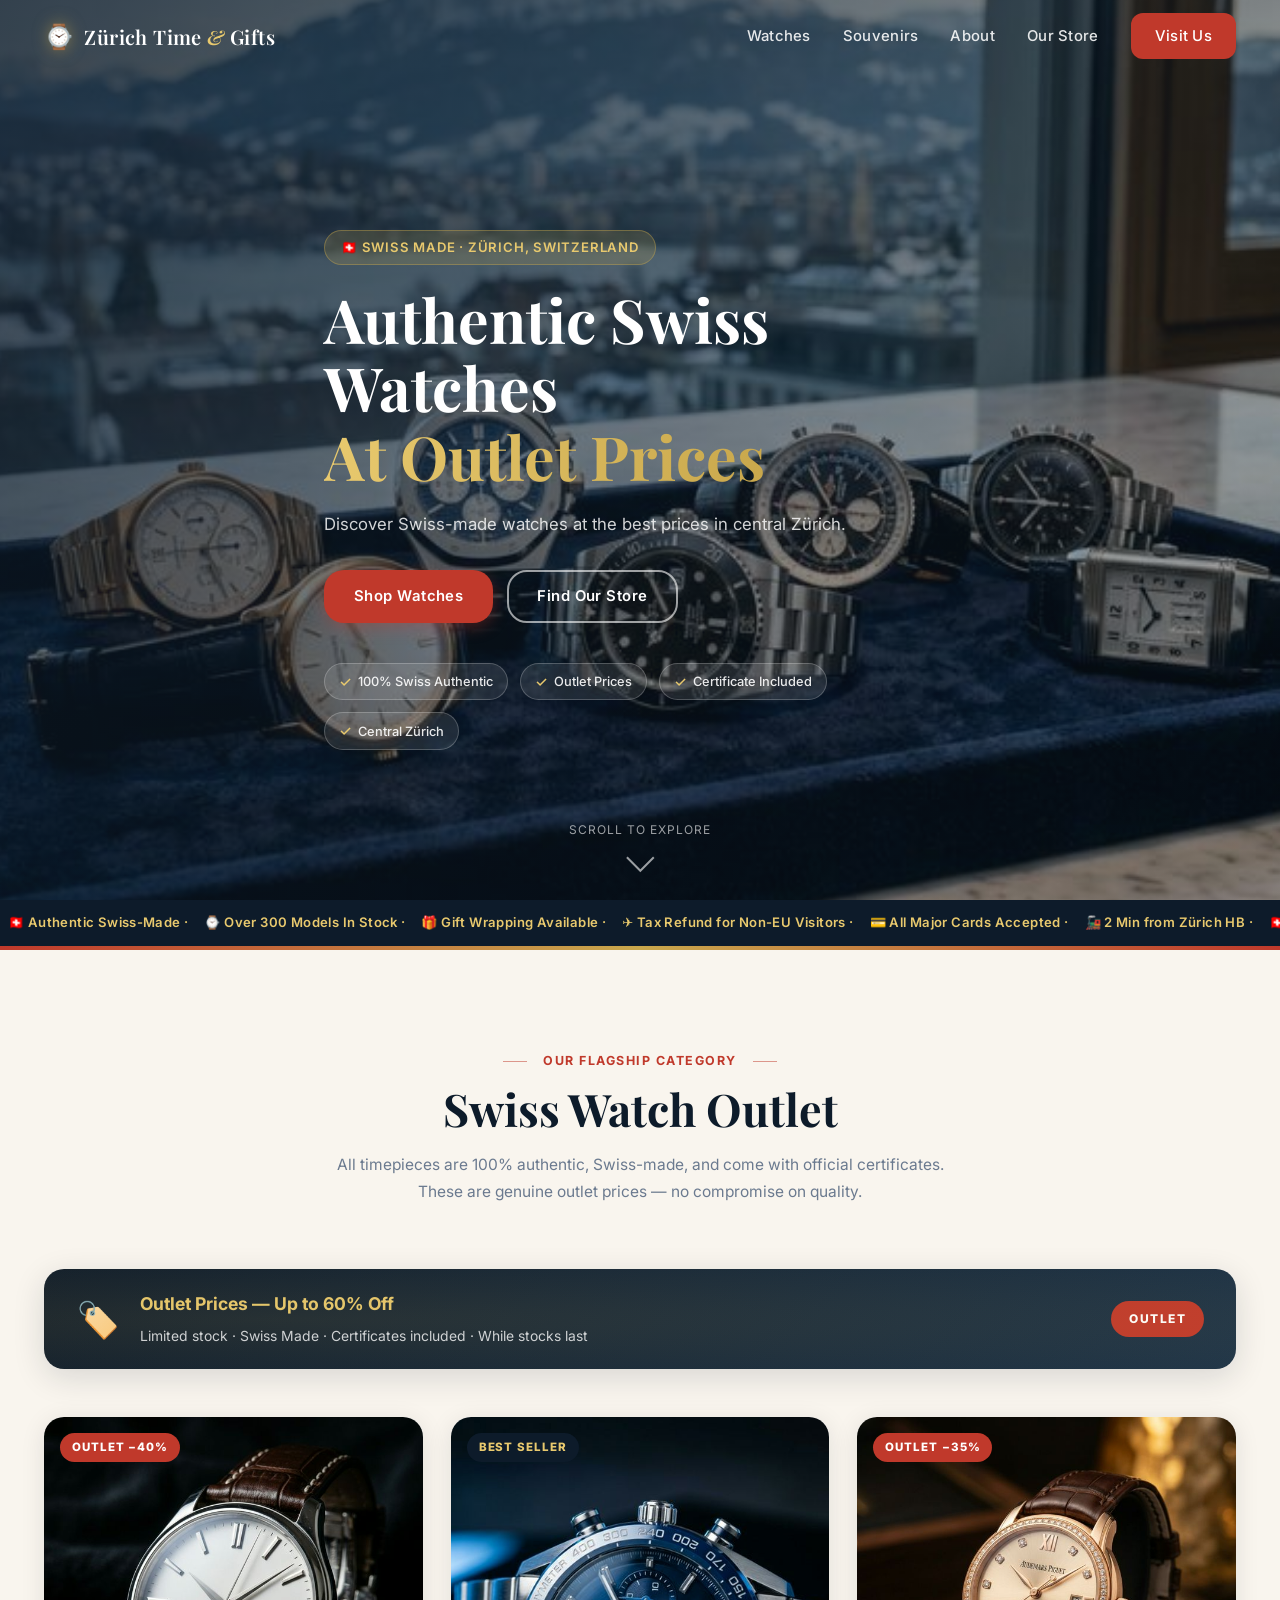
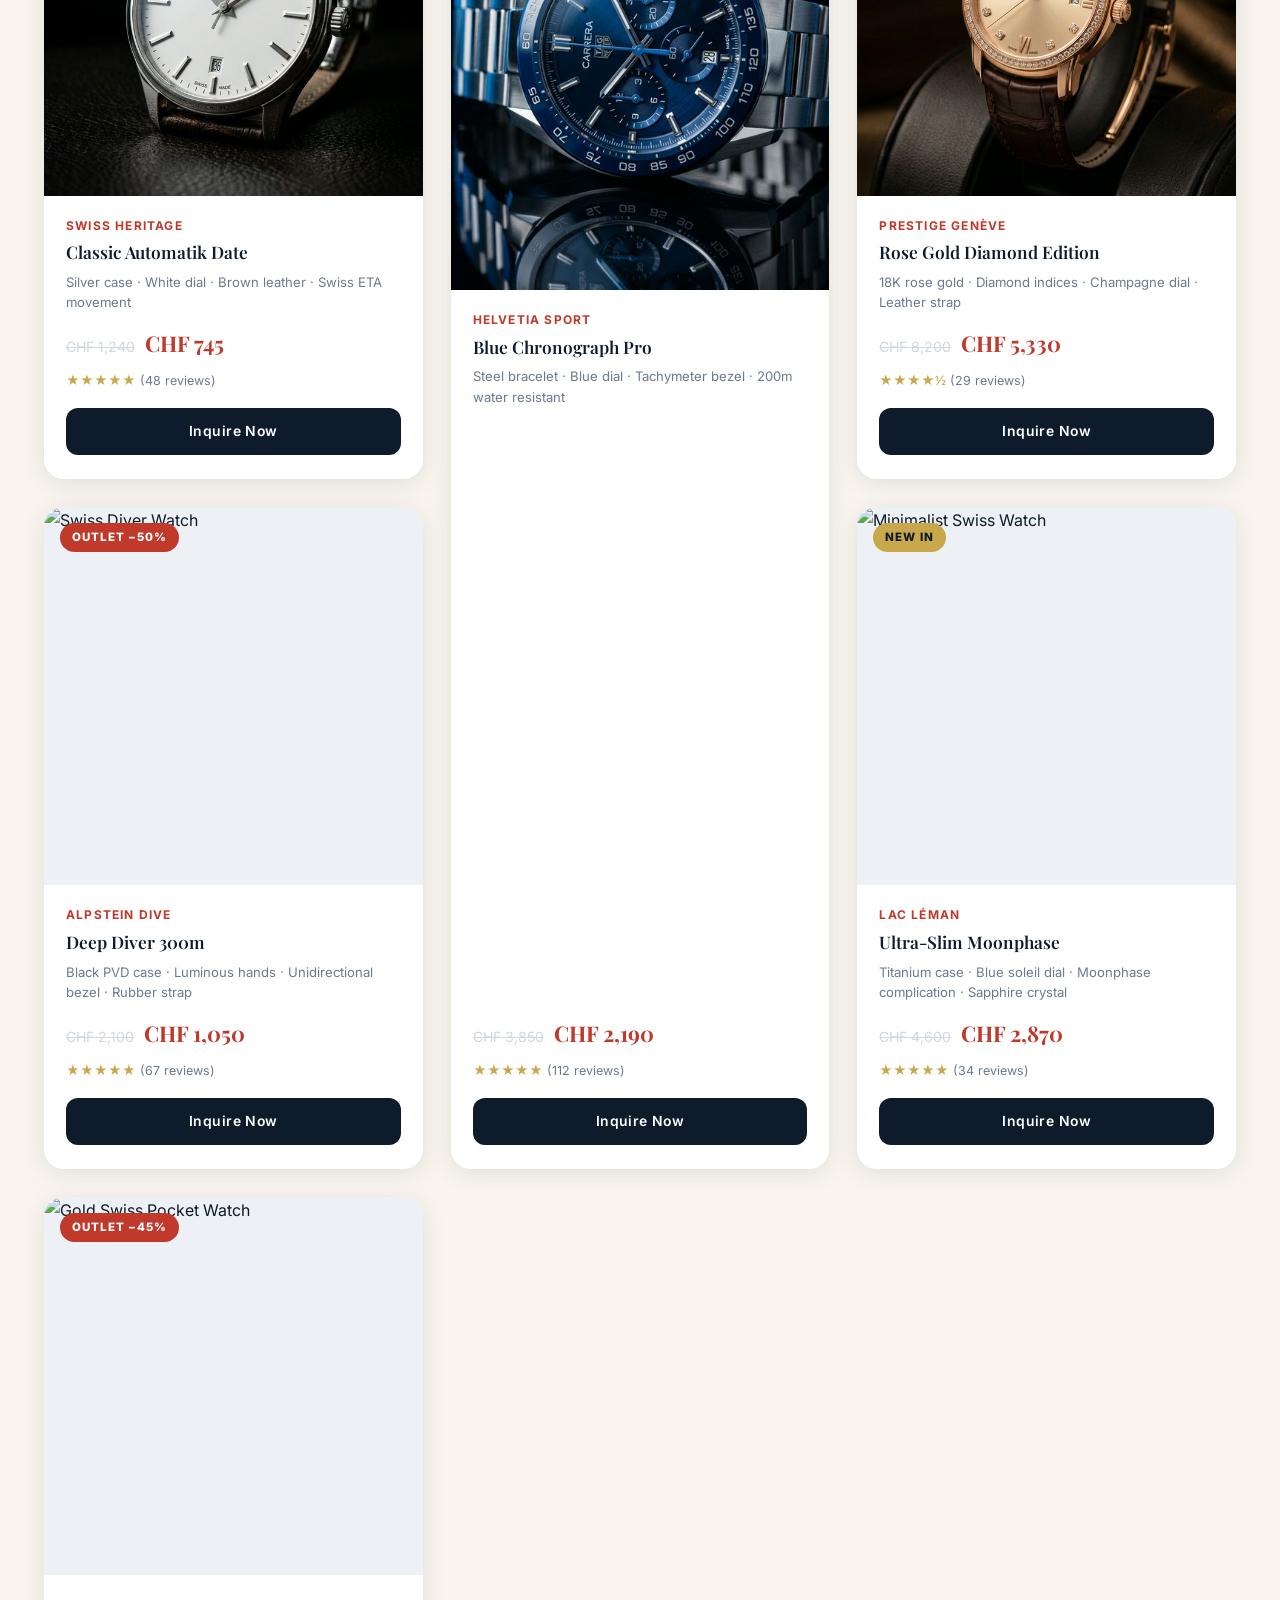
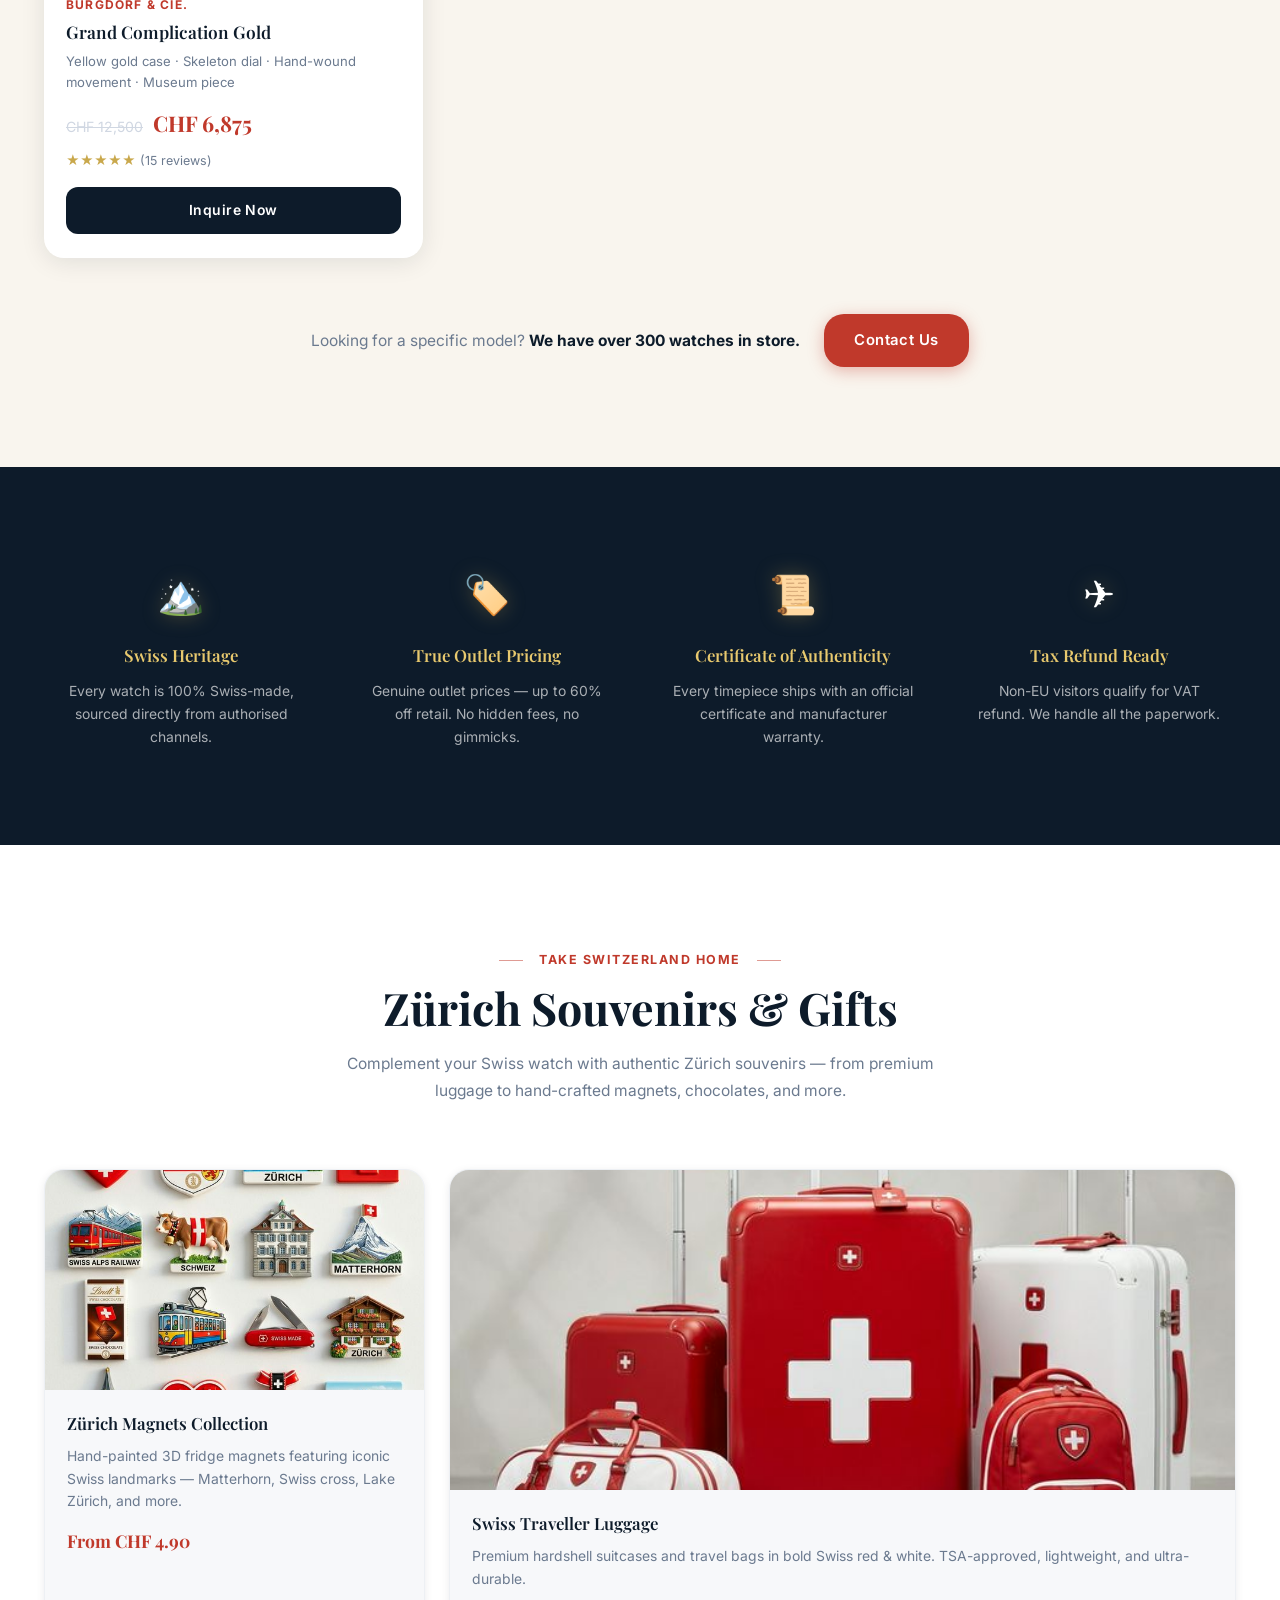
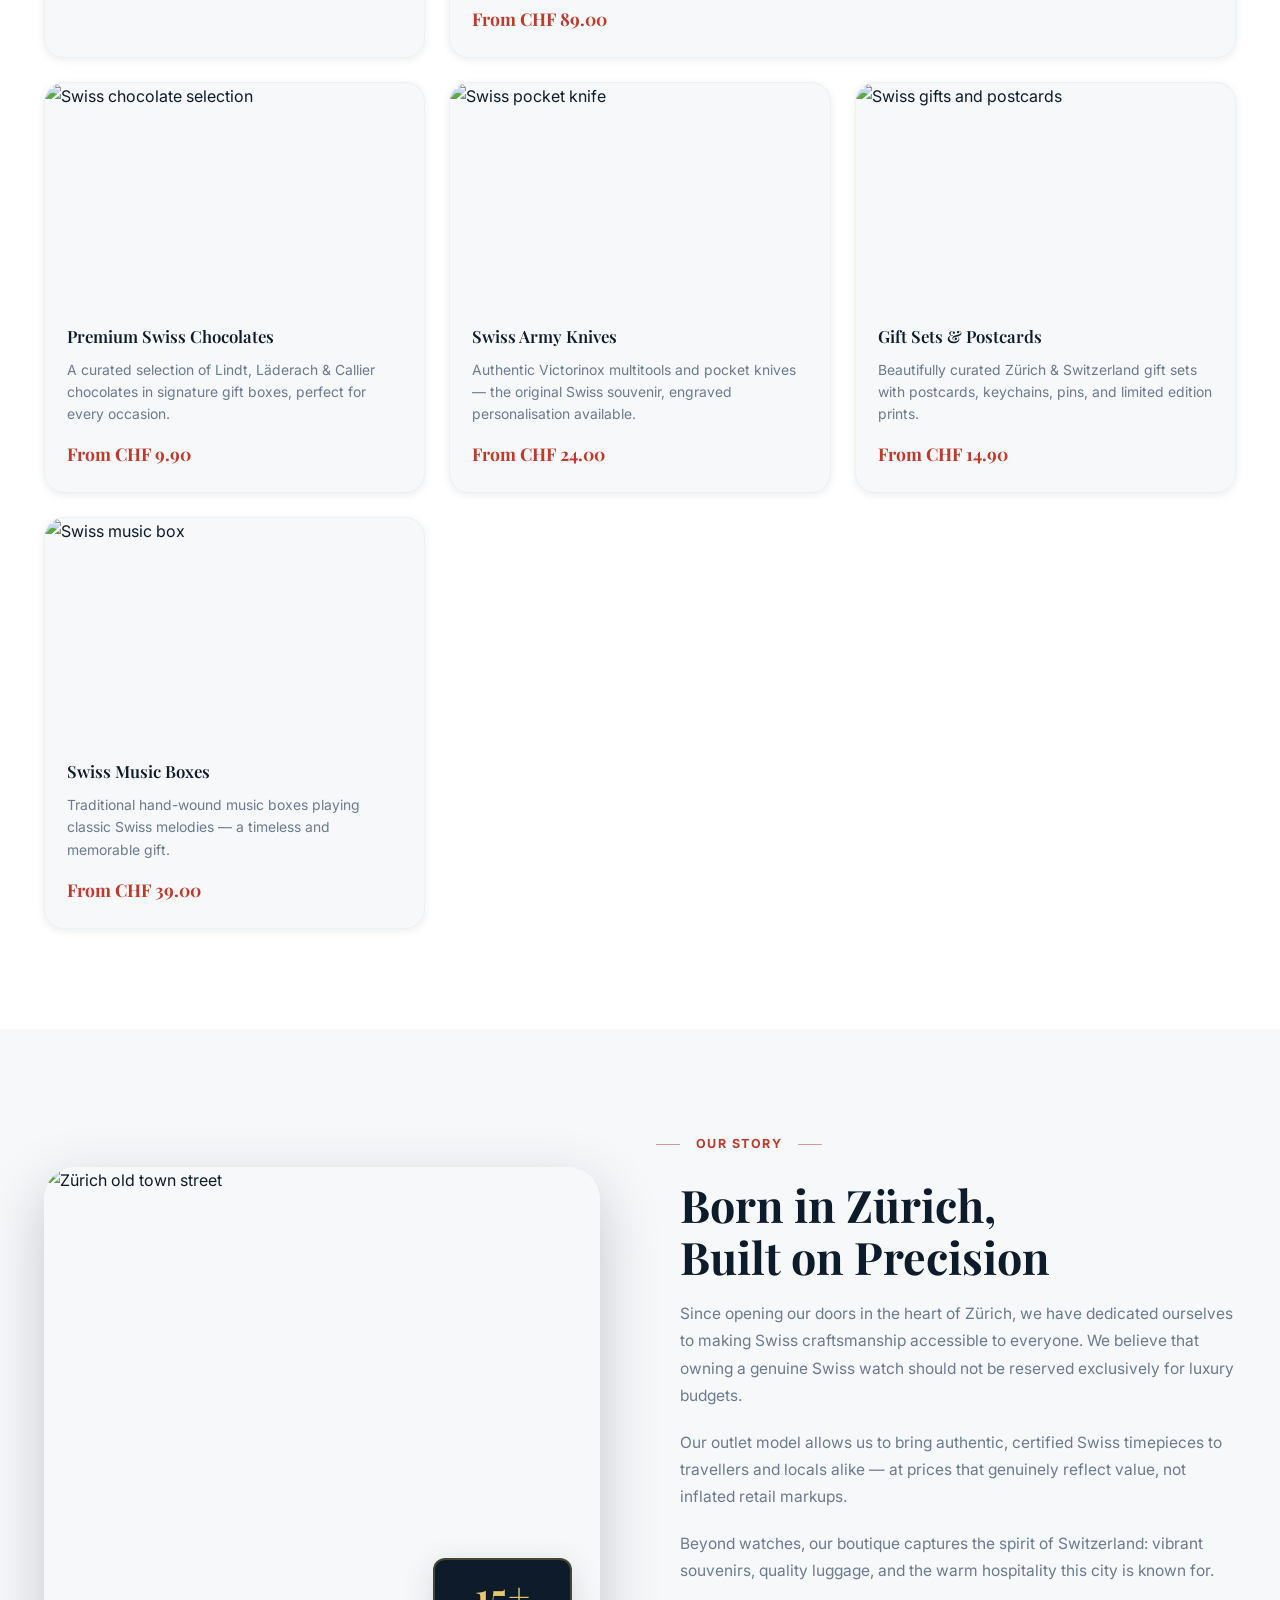
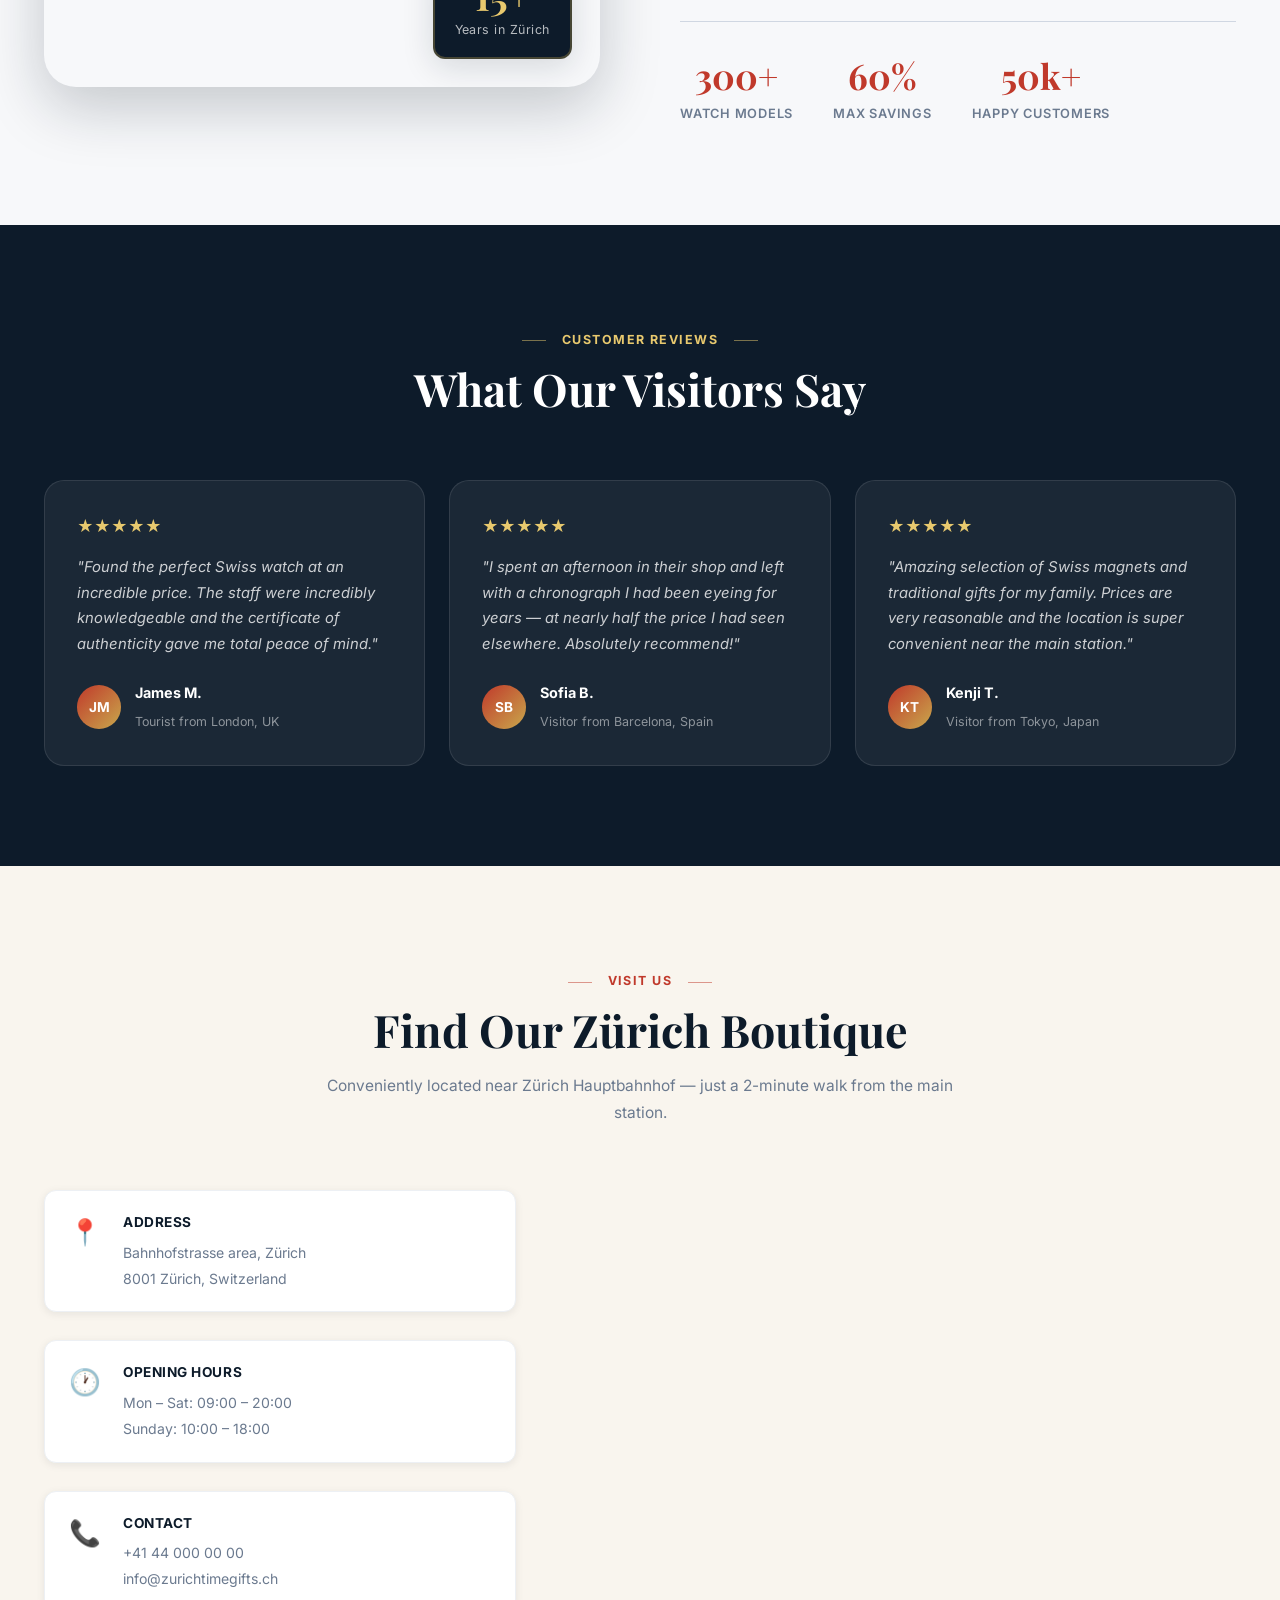
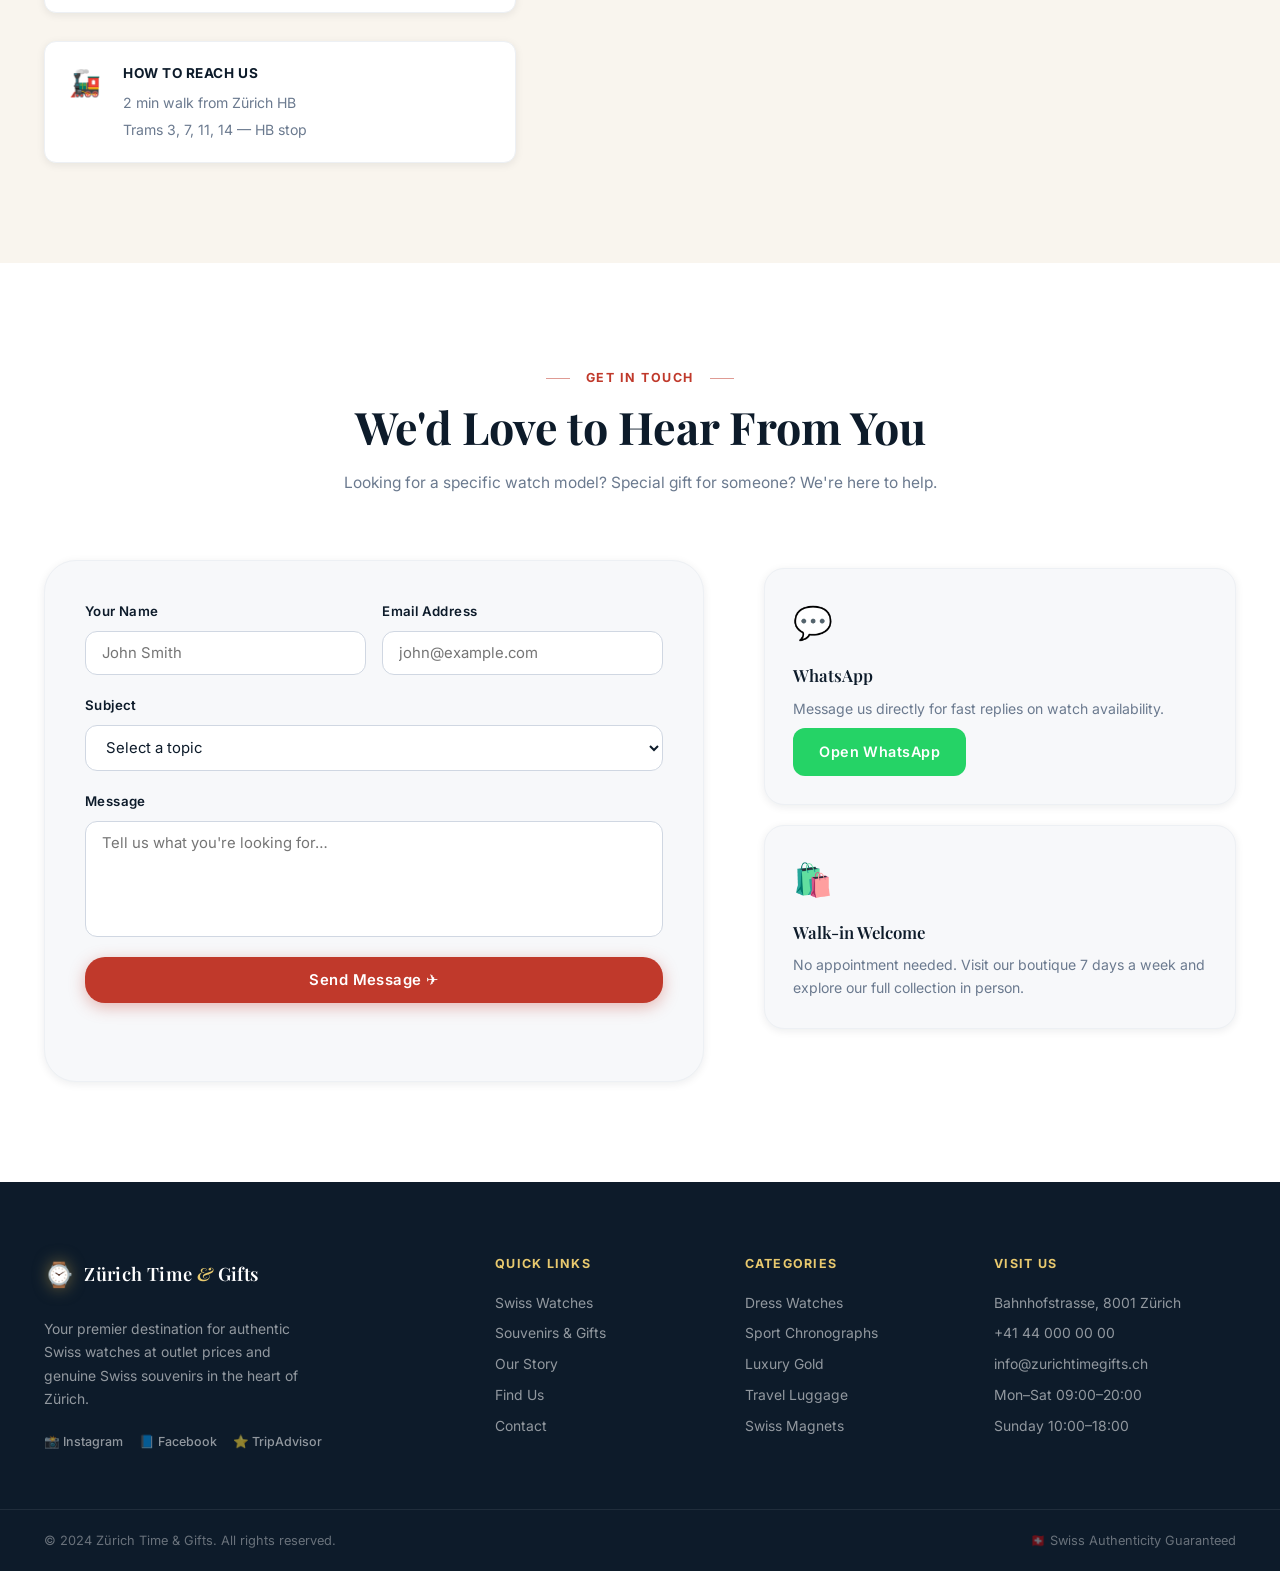
==== index.html @ af573ace "ilk commitim" ====
<!DOCTYPE html>
<html lang="en">

<head>
  <meta charset="UTF-8" />
  <meta name="viewport" content="width=device-width, initial-scale=1.0" />
  <meta name="description"
    content="Zürich Time & Gifts — Premium Swiss watch outlet and souvenir boutique in Zürich. Authentic Swiss watches at outlet prices, plus exclusive souvenirs, luggage, and gifts." />
  <meta name="keywords"
    content="Swiss watches, Zürich watch shop, outlet watches, Swiss souvenirs, Zürich gifts, Swiss Made watches" />
  <title>Zürich Time & Gifts — Swiss Watches & Souvenirs</title>
  <link rel="preconnect" href="https://fonts.googleapis.com" />
  <link rel="preconnect" href="https://fonts.gstatic.com" crossorigin />
  <link
    href="https://fonts.googleapis.com/css2?family=Playfair+Display:ital,wght@0,400;0,600;0,700;1,400&family=Inter:wght@300;400;500;600;700&display=swap"
    rel="stylesheet" />
  <link rel="stylesheet" href="style.css" />
</head>

<body>

  <!-- ============ NAVBAR ============ -->
  <header class="navbar" id="navbar">
    <div class="container navbar__inner">
      <a href="#" class="navbar__logo">
        <span class="logo-icon">⌚</span>
        <span class="logo-text">Zürich Time <em>&</em> Gifts</span>
      </a>
      <nav class="navbar__links" id="navLinks">
        <a href="#watches">Watches</a>
        <a href="#souvenirs">Souvenirs</a>
        <a href="#about">About</a>
        <a href="#store">Our Store</a>
        <a href="#contact" class="btn btn--nav">Visit Us</a>
      </nav>
      <button class="navbar__hamburger" id="hamburger" aria-label="Open menu">
        <span></span><span></span><span></span>
      </button>
    </div>
  </header>

  <!-- ============ HERO ============ -->
  <section class="hero" id="home">
    <div class="hero__bg">
      <img src="images/hero-banner.png" alt="Swiss watches displayed against the Alps" class="hero__img" />
      <div class="hero__overlay"></div>
    </div>
    <div class="container hero__content">
      <span class="hero__tag">🇨🇭 Swiss Made · Zürich, Switzerland</span>
      <h1 class="hero__title">
        Authentic Swiss Watches<br />
        <span class="highlight">At Outlet Prices</span>
      </h1>
      <p class="hero__sub">
        Discover Swiss-made watches at the best prices in central Zürich.
      </p>
      <div class="hero__cta">
        <a href="#watches" class="btn btn--primary">Shop Watches</a>
        <a href="#contact" class="btn btn--outline">Find Our Store</a>
      </div>
      <div class="hero__badges">
        <div class="badge"><span class="badge__icon">✓</span>100% Swiss Authentic</div>
        <div class="badge"><span class="badge__icon">✓</span>Outlet Prices</div>
        <div class="badge"><span class="badge__icon">✓</span>Certificate Included</div>
        <div class="badge"><span class="badge__icon">✓</span>Central Zürich</div>
      </div>
    </div>
    <div class="hero__scroll" id="scrollDown">
      <span>Scroll to explore</span>
      <div class="scroll-arrow"></div>
    </div>
  </section>

  <!-- ============ BANNER STRIP ============ -->
  <div class="announcement-bar">
    <div class="announcement-track">
      <span>🇨🇭 Authentic Swiss-Made · </span>
      <span>⌚ Over 300 Models In Stock · </span>
      <span>🎁 Gift Wrapping Available · </span>
      <span>✈️ Tax Refund for Non-EU Visitors · </span>
      <span>💳 All Major Cards Accepted · </span>
      <span>🚂 2 Min from Zürich HB · </span>
      <span>🇨🇭 Authentic Swiss-Made · </span>
      <span>⌚ Over 300 Models In Stock · </span>
      <span>🎁 Gift Wrapping Available · </span>
      <span>✈️ Tax Refund for Non-EU Visitors · </span>
      <span>💳 All Major Cards Accepted · </span>
      <span>🚂 2 Min from Zürich HB · </span>
    </div>
  </div>

  <!-- ============ WATCHES SECTION ============ -->
  <section class="section watches-section" id="watches">
    <div class="container">
      <div class="section__header">
        <span class="section__tag">Our Flagship Category</span>
        <h2 class="section__title">Swiss Watch Outlet</h2>
        <p class="section__sub">All timepieces are 100% authentic, Swiss-made, and come with official certificates.
          These are genuine outlet prices — no compromise on quality.</p>
      </div>

      <div class="outlet-banner">
        <div class="outlet-banner__icon">🏷️</div>
        <div class="outlet-banner__text">
          <strong>Outlet Prices — Up to 60% Off</strong>
          <span>Limited stock · Swiss Made · Certificates included · While stocks last</span>
        </div>
        <div class="outlet-banner__tag">OUTLET</div>
      </div>

      <div class="product-grid" id="watch-grid">

        <!-- Watch 1 -->
        <div class="product-card product-card--watch" data-category="dress">
          <div class="product-card__badge badge--sale">OUTLET −40%</div>
          <div class="product-card__image-wrap">
            <img src="images/watch-1.png" alt="Swiss Classic Dress Watch" loading="lazy" />
            <div class="product-card__hover-actions">
              <button class="action-btn" aria-label="Quick view" onclick="openModal('watch1')">Quick View</button>
            </div>
          </div>
          <div class="product-card__body">
            <span class="product-card__brand">Swiss Heritage</span>
            <h3 class="product-card__name">Classic Automatik Date</h3>
            <p class="product-card__desc">Silver case · White dial · Brown leather · Swiss ETA movement</p>
            <div class="product-card__prices">
              <span class="price--original">CHF 1,240</span>
              <span class="price--sale">CHF 745</span>
            </div>
            <div class="product-card__rating">★★★★★ <span>(48 reviews)</span></div>
            <a href="#contact" class="btn btn--card">Inquire Now</a>
          </div>
        </div>

        <!-- Watch 2 -->
        <div class="product-card product-card--watch featured-watch" data-category="sport">
          <div class="product-card__badge badge--hot">BEST SELLER</div>
          <div class="product-card__image-wrap">
            <img src="images/watch-2.png" alt="Swiss Sport Chronograph" loading="lazy" />
            <div class="product-card__hover-actions">
              <button class="action-btn" aria-label="Quick view" onclick="openModal('watch2')">Quick View</button>
            </div>
          </div>
          <div class="product-card__body">
            <span class="product-card__brand">Helvetia Sport</span>
            <h3 class="product-card__name">Blue Chronograph Pro</h3>
            <p class="product-card__desc">Steel bracelet · Blue dial · Tachymeter bezel · 200m water resistant</p>
            <div class="product-card__prices">
              <span class="price--original">CHF 3,850</span>
              <span class="price--sale">CHF 2,190</span>
            </div>
            <div class="product-card__rating">★★★★★ <span>(112 reviews)</span></div>
            <a href="#contact" class="btn btn--card">Inquire Now</a>
          </div>
        </div>

        <!-- Watch 3 -->
        <div class="product-card product-card--watch" data-category="luxury">
          <div class="product-card__badge badge--sale">OUTLET −35%</div>
          <div class="product-card__image-wrap">
            <img src="images/watch-3.png" alt="Swiss Rose Gold Luxury Watch" loading="lazy" />
            <div class="product-card__hover-actions">
              <button class="action-btn" aria-label="Quick view" onclick="openModal('watch3')">Quick View</button>
            </div>
          </div>
          <div class="product-card__body">
            <span class="product-card__brand">Prestige Genève</span>
            <h3 class="product-card__name">Rose Gold Diamond Edition</h3>
            <p class="product-card__desc">18K rose gold · Diamond indices · Champagne dial · Leather strap</p>
            <div class="product-card__prices">
              <span class="price--original">CHF 8,200</span>
              <span class="price--sale">CHF 5,330</span>
            </div>
            <div class="product-card__rating">★★★★½ <span>(29 reviews)</span></div>
            <a href="#contact" class="btn btn--card">Inquire Now</a>
          </div>
        </div>

        <!-- Watch 4 — Placeholder via unsplash -->
        <div class="product-card product-card--watch" data-category="sport">
          <div class="product-card__badge badge--sale">OUTLET −50%</div>
          <div class="product-card__image-wrap">
            <img src="https://images.unsplash.com/photo-1523170335258-f5ed11844a49?w=480&q=80" alt="Swiss Diver Watch"
              loading="lazy" />
            <div class="product-card__hover-actions">
              <button class="action-btn" aria-label="Quick view" onclick="openModal('watch4')">Quick View</button>
            </div>
          </div>
          <div class="product-card__body">
            <span class="product-card__brand">Alpstein Dive</span>
            <h3 class="product-card__name">Deep Diver 300m</h3>
            <p class="product-card__desc">Black PVD case · Luminous hands · Unidirectional bezel · Rubber strap</p>
            <div class="product-card__prices">
              <span class="price--original">CHF 2,100</span>
              <span class="price--sale">CHF 1,050</span>
            </div>
            <div class="product-card__rating">★★★★★ <span>(67 reviews)</span></div>
            <a href="#contact" class="btn btn--card">Inquire Now</a>
          </div>
        </div>

        <!-- Watch 5 -->
        <div class="product-card product-card--watch" data-category="dress">
          <div class="product-card__badge badge--new">NEW IN</div>
          <div class="product-card__image-wrap">
            <img src="https://images.unsplash.com/photo-1434056886845-dac89ffe9b56?w=480&q=80"
              alt="Minimalist Swiss Watch" loading="lazy" />
            <div class="product-card__hover-actions">
              <button class="action-btn" aria-label="Quick view" onclick="openModal('watch5')">Quick View</button>
            </div>
          </div>
          <div class="product-card__body">
            <span class="product-card__brand">Lac Léman</span>
            <h3 class="product-card__name">Ultra-Slim Moonphase</h3>
            <p class="product-card__desc">Titanium case · Blue soleil dial · Moonphase complication · Sapphire crystal
            </p>
            <div class="product-card__prices">
              <span class="price--original">CHF 4,600</span>
              <span class="price--sale">CHF 2,870</span>
            </div>
            <div class="product-card__rating">★★★★★ <span>(34 reviews)</span></div>
            <a href="#contact" class="btn btn--card">Inquire Now</a>
          </div>
        </div>

        <!-- Watch 6 -->
        <div class="product-card product-card--watch" data-category="luxury">
          <div class="product-card__badge badge--sale">OUTLET −45%</div>
          <div class="product-card__image-wrap">
            <img src="https://images.unsplash.com/photo-1587836374828-4dbafa94cf0e?w=480&q=80"
              alt="Gold Swiss Pocket Watch" loading="lazy" />
            <div class="product-card__hover-actions">
              <button class="action-btn" aria-label="Quick view" onclick="openModal('watch6')">Quick View</button>
            </div>
          </div>
          <div class="product-card__body">
            <span class="product-card__brand">Burgdorf &amp; Cie.</span>
            <h3 class="product-card__name">Grand Complication Gold</h3>
            <p class="product-card__desc">Yellow gold case · Skeleton dial · Hand-wound movement · Museum piece</p>
            <div class="product-card__prices">
              <span class="price--original">CHF 12,500</span>
              <span class="price--sale">CHF 6,875</span>
            </div>
            <div class="product-card__rating">★★★★★ <span>(15 reviews)</span></div>
            <a href="#contact" class="btn btn--card">Inquire Now</a>
          </div>
        </div>

      </div><!-- end product-grid -->

      <div class="watches-cta-row">
        <p>Looking for a specific model? <strong>We have over 300 watches in store.</strong></p>
        <a href="#contact" class="btn btn--primary">Contact Us</a>
      </div>
    </div>
  </section>

  <!-- ============ USP STRIP ============ -->
  <section class="usp-section">
    <div class="container usp-grid">
      <div class="usp-card">
        <div class="usp-icon">🏔️</div>
        <h4>Swiss Heritage</h4>
        <p>Every watch is 100% Swiss-made, sourced directly from authorised channels.</p>
      </div>
      <div class="usp-card">
        <div class="usp-icon">🏷️</div>
        <h4>True Outlet Pricing</h4>
        <p>Genuine outlet prices — up to 60% off retail. No hidden fees, no gimmicks.</p>
      </div>
      <div class="usp-card">
        <div class="usp-icon">📜</div>
        <h4>Certificate of Authenticity</h4>
        <p>Every timepiece ships with an official certificate and manufacturer warranty.</p>
      </div>
      <div class="usp-card">
        <div class="usp-icon">✈️</div>
        <h4>Tax Refund Ready</h4>
        <p>Non-EU visitors qualify for VAT refund. We handle all the paperwork.</p>
      </div>
    </div>
  </section>

  <!-- ============ SOUVENIRS SECTION ============ -->
  <section class="section souvenirs-section" id="souvenirs">
    <div class="container">
      <div class="section__header">
        <span class="section__tag">Take Switzerland Home</span>
        <h2 class="section__title">Zürich Souvenirs & Gifts</h2>
        <p class="section__sub">Complement your Swiss watch with authentic Zürich souvenirs — from premium luggage to
          hand-crafted magnets, chocolates, and more.</p>
      </div>

      <div class="souvenir-grid">

        <div class="souvenir-card">
          <div class="souvenir-card__image">
            <img src="images/souvenir-magnets.png" alt="Zürich souvenir magnets" loading="lazy" />
          </div>
          <div class="souvenir-card__body">
            <h3>Zürich Magnets Collection</h3>
            <p>Hand-painted 3D fridge magnets featuring iconic Swiss landmarks — Matterhorn, Swiss cross, Lake Zürich,
              and more.</p>
            <div class="souvenir-price">From CHF 4.90</div>
          </div>
        </div>

        <div class="souvenir-card souvenir-card--featured">
          <div class="souvenir-card__image">
            <img src="images/luggage.png" alt="Swiss design luggage" loading="lazy" />
          </div>
          <div class="souvenir-card__body">
            <h3>Swiss Traveller Luggage</h3>
            <p>Premium hardshell suitcases and travel bags in bold Swiss red & white. TSA-approved, lightweight, and
              ultra-durable.</p>
            <div class="souvenir-price">From CHF 89.00</div>
          </div>
        </div>

        <div class="souvenir-card" id="chocolates-card">
          <div class="souvenir-card__image">
            <img src="https://images.unsplash.com/photo-1549007994-cb92caebd54b?w=480&q=80"
              alt="Swiss chocolate selection" loading="lazy" />
          </div>
          <div class="souvenir-card__body">
            <h3>Premium Swiss Chocolates</h3>
            <p>A curated selection of Lindt, Läderach & Callier chocolates in signature gift boxes, perfect for every
              occasion.</p>
            <div class="souvenir-price">From CHF 9.90</div>
          </div>
        </div>

        <div class="souvenir-card">
          <div class="souvenir-card__image">
            <img src="https://images.unsplash.com/photo-1558618666-fcd25c85cd64?w=480&q=80" alt="Swiss pocket knife"
              loading="lazy" />
          </div>
          <div class="souvenir-card__body">
            <h3>Swiss Army Knives</h3>
            <p>Authentic Victorinox multitools and pocket knives — the original Swiss souvenir, engraved personalisation
              available.</p>
            <div class="souvenir-price">From CHF 24.00</div>
          </div>
        </div>

        <div class="souvenir-card">
          <div class="souvenir-card__image">
            <img src="https://images.unsplash.com/photo-1607082348824-0a96f2a4b9da?w=480&q=80"
              alt="Swiss gifts and postcards" loading="lazy" />
          </div>
          <div class="souvenir-card__body">
            <h3>Gift Sets & Postcards</h3>
            <p>Beautifully curated Zürich & Switzerland gift sets with postcards, keychains, pins, and limited edition
              prints.</p>
            <div class="souvenir-price">From CHF 14.90</div>
          </div>
        </div>

        <div class="souvenir-card">
          <div class="souvenir-card__image">
            <img src="https://images.unsplash.com/photo-1513519245088-0e12902e5a38?w=480&q=80" alt="Swiss music box"
              loading="lazy" />
          </div>
          <div class="souvenir-card__body">
            <h3>Swiss Music Boxes</h3>
            <p>Traditional hand-wound music boxes playing classic Swiss melodies — a timeless and memorable gift.</p>
            <div class="souvenir-price">From CHF 39.00</div>
          </div>
        </div>

      </div>
    </div>
  </section>

  <!-- ============ ABOUT SECTION ============ -->
  <section class="section about-section" id="about">
    <div class="container about-inner">
      <div class="about-image">
        <img src="https://images.unsplash.com/photo-1524592094714-0f0654e20314?w=720&q=80" alt="Zürich old town street"
          loading="lazy" />
        <div class="about-image__badge">
          <span class="big-num">15+</span>
          <span>Years in Zürich</span>
        </div>
      </div>
      <div class="about-content">
        <span class="section__tag">Our Story</span>
        <h2 class="section__title">Born in Zürich,<br />Built on Precision</h2>
        <p>Since opening our doors in the heart of Zürich, we have dedicated ourselves to making Swiss craftsmanship
          accessible to everyone. We believe that owning a genuine Swiss watch should not be reserved exclusively for
          luxury budgets.</p>
        <p>Our outlet model allows us to bring authentic, certified Swiss timepieces to travellers and locals alike — at
          prices that genuinely reflect value, not inflated retail markups.</p>
        <p>Beyond watches, our boutique captures the spirit of Switzerland: vibrant souvenirs, quality luggage, and the
          warm hospitality this city is known for.</p>
        <div class="about-stats">
          <div class="stat">
            <span class="stat__num">300+</span>
            <span class="stat__label">Watch Models</span>
          </div>
          <div class="stat">
            <span class="stat__num">60%</span>
            <span class="stat__label">Max Savings</span>
          </div>
          <div class="stat">
            <span class="stat__num">50k+</span>
            <span class="stat__label">Happy Customers</span>
          </div>
        </div>
      </div>
    </div>
  </section>

  <!-- ============ TESTIMONIALS ============ -->
  <section class="testimonials-section">
    <div class="container">
      <div class="section__header">
        <span class="section__tag">Customer Reviews</span>
        <h2 class="section__title">What Our Visitors Say</h2>
      </div>
      <div class="testimonials-grid">
        <div class="testimonial-card">
          <div class="testimonial-stars">★★★★★</div>
          <p>"Found the perfect Swiss watch at an incredible price. The staff were incredibly knowledgeable and the
            certificate of authenticity gave me total peace of mind."</p>
          <div class="testimonial-author">
            <div class="author-avatar">JM</div>
            <div><strong>James M.</strong><span>Tourist from London, UK</span></div>
          </div>
        </div>
        <div class="testimonial-card">
          <div class="testimonial-stars">★★★★★</div>
          <p>"I spent an afternoon in their shop and left with a chronograph I had been eyeing for years — at nearly
            half the price I had seen elsewhere. Absolutely recommend!"</p>
          <div class="testimonial-author">
            <div class="author-avatar">SB</div>
            <div><strong>Sofia B.</strong><span>Visitor from Barcelona, Spain</span></div>
          </div>
        </div>
        <div class="testimonial-card">
          <div class="testimonial-stars">★★★★★</div>
          <p>"Amazing selection of Swiss magnets and traditional gifts for my family. Prices are very reasonable and the
            location is super convenient near the main station."</p>
          <div class="testimonial-author">
            <div class="author-avatar">KT</div>
            <div><strong>Kenji T.</strong><span>Visitor from Tokyo, Japan</span></div>
          </div>
        </div>
      </div>
    </div>
  </section>

  <!-- ============ STORE / MAP SECTION ============ -->
  <section class="section store-section" id="store">
    <div class="container">
      <div class="section__header">
        <span class="section__tag">Visit Us</span>
        <h2 class="section__title">Find Our Zürich Boutique</h2>
        <p class="section__sub">Conveniently located near Zürich Hauptbahnhof — just a 2-minute walk from the main
          station.</p>
      </div>
      <div class="store-inner">
        <div class="store-info">
          <div class="store-info__block">
            <div class="store-info__icon">📍</div>
            <div>
              <strong>Address</strong>
              <span>Bahnhofstrasse area, Zürich<br />8001 Zürich, Switzerland</span>
            </div>
          </div>
          <div class="store-info__block">
            <div class="store-info__icon">🕐</div>
            <div>
              <strong>Opening Hours</strong>
              <span>Mon – Sat: 09:00 – 20:00<br />Sunday: 10:00 – 18:00</span>
            </div>
          </div>
          <div class="store-info__block">
            <div class="store-info__icon">📞</div>
            <div>
              <strong>Contact</strong>
              <span>+41 44 000 00 00<br />info@zurichtimegifts.ch</span>
            </div>
          </div>
          <div class="store-info__block">
            <div class="store-info__icon">🚂</div>
            <div>
              <strong>How to Reach Us</strong>
              <span>2 min walk from Zürich HB<br />Trams 3, 7, 11, 14 — HB stop</span>
            </div>
          </div>
        </div>
        <div class="store-map">
          <iframe title="Zürich Store Location"
            src="https://www.openstreetmap.org/export/embed.html?bbox=8.527%2C47.372%2C8.548%2C47.381&layer=mapnik&marker=47.3769%2C8.5417"
            width="100%" height="400" style="border:0; border-radius:12px;" allowfullscreen="" loading="lazy">
          </iframe>
        </div>
      </div>
    </div>
  </section>

  <!-- ============ CONTACT SECTION ============ -->
  <section class="section contact-section" id="contact">
    <div class="container">
      <div class="section__header">
        <span class="section__tag">Get In Touch</span>
        <h2 class="section__title">We'd Love to Hear From You</h2>
        <p class="section__sub">Looking for a specific watch model? Special gift for someone? We're here to help.</p>
      </div>
      <div class="contact-inner">
        <form class="contact-form" id="contact-form" onsubmit="handleForm(event)">
          <div class="form-row">
            <div class="form-group">
              <label for="name">Your Name</label>
              <input type="text" id="name" name="name" placeholder="John Smith" required />
            </div>
            <div class="form-group">
              <label for="email">Email Address</label>
              <input type="email" id="email" name="email" placeholder="john@example.com" required />
            </div>
          </div>
          <div class="form-group">
            <label for="subject">Subject</label>
            <select id="subject" name="subject">
              <option value="">Select a topic</option>
              <option value="watch-inquiry">Watch Inquiry</option>
              <option value="souvenir">Souvenir / Gift</option>
              <option value="custom-order">Custom Order</option>
              <option value="other">Other</option>
            </select>
          </div>
          <div class="form-group">
            <label for="message">Message</label>
            <textarea id="message" name="message" rows="5" placeholder="Tell us what you're looking for…"
              required></textarea>
          </div>
          <button type="submit" class="btn btn--primary btn--full">Send Message ✈️</button>
          <div class="form-success" id="form-success" aria-live="polite"></div>
        </form>
        <div class="contact-aside">
          <div class="contact-card">
            <div class="contact-card__icon">💬</div>
            <h4>WhatsApp</h4>
            <p>Message us directly for fast replies on watch availability.</p>
            <a href="https://wa.me/41440000000" class="btn btn--whatsapp" target="_blank" rel="noopener">Open
              WhatsApp</a>
          </div>
          <div class="contact-card">
            <div class="contact-card__icon">🛍️</div>
            <h4>Walk-in Welcome</h4>
            <p>No appointment needed. Visit our boutique 7 days a week and explore our full collection in person.</p>
          </div>
        </div>
      </div>
    </div>
  </section>

  <!-- ============ FOOTER ============ -->
  <footer class="footer">
    <div class="container footer__inner">
      <div class="footer__brand">
        <a href="#" class="navbar__logo">
          <span class="logo-icon">⌚</span>
          <span class="logo-text">Zürich Time <em>&</em> Gifts</span>
        </a>
        <p>Your premier destination for authentic Swiss watches at outlet prices and genuine Swiss souvenirs in the
          heart of Zürich.</p>
        <div class="footer__social">
          <a href="#" aria-label="Instagram">📸 Instagram</a>
          <a href="#" aria-label="Facebook">📘 Facebook</a>
          <a href="#" aria-label="TripAdvisor">⭐ TripAdvisor</a>
        </div>
      </div>
      <div class="footer__links">
        <h5>Quick Links</h5>
        <a href="#watches">Swiss Watches</a>
        <a href="#souvenirs">Souvenirs & Gifts</a>
        <a href="#about">Our Story</a>
        <a href="#store">Find Us</a>
        <a href="#contact">Contact</a>
      </div>
      <div class="footer__links">
        <h5>Categories</h5>
        <a href="#watches">Dress Watches</a>
        <a href="#watches">Sport Chronographs</a>
        <a href="#watches">Luxury Gold</a>
        <a href="#souvenirs">Travel Luggage</a>
        <a href="#souvenirs">Swiss Magnets</a>
      </div>
      <div class="footer__links">
        <h5>Visit Us</h5>
        <a href="#store">Bahnhofstrasse, 8001 Zürich</a>
        <a href="tel:+41440000000">+41 44 000 00 00</a>
        <a href="mailto:info@zurichtimegifts.ch">info@zurichtimegifts.ch</a>
        <span>Mon–Sat 09:00–20:00</span>
        <span>Sunday 10:00–18:00</span>
      </div>
    </div>
    <div class="footer__bottom">
      <div class="container">
        <span>© 2024 Zürich Time & Gifts. All rights reserved.</span>
        <span>🇨🇭 Swiss Authenticity Guaranteed</span>
      </div>
    </div>
  </footer>

  <!-- ============ QUICK-VIEW MODAL ============ -->
  <div class="modal-overlay" id="modal-overlay" onclick="closeModal()">
    <div class="modal" id="modal" onclick="event.stopPropagation()">
      <button class="modal__close" onclick="closeModal()" aria-label="Close">✕</button>
      <div class="modal__content" id="modal-content"></div>
    </div>
  </div>

  <!-- ============ BACK TO TOP ============ -->
  <button class="back-to-top" id="backToTop" aria-label="Back to top" onclick="scrollToTop()">↑</button>

  <script src="script.js"></script>
</body>

</html>
---- style.css ----
/* ============================================================
   ZÜRICH TIME & GIFTS — Main Stylesheet
   Color Palette: Deep Navy, Swiss Red, Champagne Gold, Off-White
============================================================ */

:root {
  --navy:       #0d1b2a;
  --navy-mid:   #132232;
  --navy-light: #1e3448;
  --red:        #c0392b;
  --red-dark:   #96281b;
  --gold:       #c9a84c;
  --gold-light: #e8c96e;
  --cream:      #f9f5ee;
  --white:      #ffffff;
  --grey-50:    #f7f8fa;
  --grey-100:   #edf0f4;
  --grey-200:   #d0d7e2;
  --grey-500:   #6b7a8f;
  --grey-800:   #2c3a4a;

  --font-display: 'Playfair Display', Georgia, serif;
  --font-body:    'Inter', system-ui, sans-serif;

  --radius-sm:  6px;
  --radius-md:  12px;
  --radius-lg:  20px;
  --radius-xl:  32px;

  --shadow-sm:  0 2px 8px rgba(13,27,42,.08);
  --shadow-md:  0 8px 32px rgba(13,27,42,.14);
  --shadow-lg:  0 20px 60px rgba(13,27,42,.22);
  --shadow-card: 0 4px 24px rgba(13,27,42,.10);

  --transition: all 0.3s cubic-bezier(.25,.46,.45,.94);
  --transition-fast: all 0.18s ease;
}

/* ============ RESET & BASE ============ */
*, *::before, *::after {
  box-sizing: border-box;
  margin: 0;
  padding: 0;
}

html {
  scroll-behavior: smooth;
  font-size: 16px;
}

body {
  font-family: var(--font-body);
  background: var(--white);
  color: var(--navy);
  line-height: 1.65;
  overflow-x: hidden;
  -webkit-font-smoothing: antialiased;
}

img {
  max-width: 100%;
  height: auto;
  display: block;
}

a {
  color: inherit;
  text-decoration: none;
}

.container {
  max-width: 1240px;
  margin: 0 auto;
  padding: 0 24px;
}

/* ============ NAVBAR ============ */
.navbar {
  position: fixed;
  top: 0; left: 0; right: 0;
  z-index: 1000;
  background: transparent;
  transition: var(--transition);
  padding: 0;
}

.navbar.scrolled {
  background: rgba(13, 27, 42, 0.97);
  backdrop-filter: blur(16px);
  -webkit-backdrop-filter: blur(16px);
  box-shadow: 0 2px 24px rgba(0,0,0,.3);
}

.navbar__inner {
  display: flex;
  align-items: center;
  justify-content: space-between;
  height: 72px;
}

.navbar__logo {
  display: flex;
  align-items: center;
  gap: 10px;
  color: var(--white);
  font-family: var(--font-display);
  font-size: 1.25rem;
  font-weight: 600;
  letter-spacing: 0.02em;
  transition: var(--transition-fast);
}

.navbar__logo:hover { opacity: .85; }

.logo-icon {
  font-size: 1.5rem;
  filter: drop-shadow(0 0 8px rgba(201,168,76,.5));
}

.logo-text em {
  font-style: italic;
  color: var(--gold-light);
}

.navbar__links {
  display: flex;
  align-items: center;
  gap: 32px;
}

.navbar__links a {
  color: rgba(255,255,255,.88);
  font-size: .93rem;
  font-weight: 500;
  letter-spacing: 0.02em;
  transition: var(--transition-fast);
  position: relative;
}

.navbar__links a::after {
  content: '';
  position: absolute;
  bottom: -4px; left: 0;
  width: 0; height: 2px;
  background: var(--gold-light);
  border-radius: 2px;
  transition: width 0.28s ease;
}

.navbar__links a:hover { color: var(--white); }
.navbar__links a:hover::after { width: 100%; }

.navbar__hamburger {
  display: none;
  flex-direction: column;
  gap: 5px;
  background: none;
  border: none;
  cursor: pointer;
  padding: 6px;
}

.navbar__hamburger span {
  display: block;
  width: 24px; height: 2px;
  background: var(--white);
  border-radius: 2px;
  transition: var(--transition);
}

/* ============ BUTTONS ============ */
.btn {
  display: inline-flex;
  align-items: center;
  justify-content: center;
  gap: 8px;
  padding: 12px 28px;
  border-radius: var(--radius-lg);
  font-family: var(--font-body);
  font-size: .93rem;
  font-weight: 600;
  letter-spacing: 0.03em;
  transition: var(--transition);
  cursor: pointer;
  border: 2px solid transparent;
  white-space: nowrap;
}

.btn--primary {
  background: var(--red);
  color: var(--white);
  box-shadow: 0 4px 16px rgba(192,57,43,.35);
}

.btn--primary:hover {
  background: var(--red-dark);
  transform: translateY(-2px);
  box-shadow: 0 8px 24px rgba(192,57,43,.45);
}

.btn--outline {
  background: transparent;
  color: var(--white);
  border-color: rgba(255,255,255,.6);
}

.btn--outline:hover {
  background: rgba(255,255,255,.12);
  border-color: var(--white);
  transform: translateY(-2px);
}

.btn--nav {
  background: var(--red);
  color: var(--white) !important;
  padding: 9px 22px;
  border-radius: var(--radius-md);
  font-size: .88rem;
}

.btn--nav:hover {
  background: var(--red-dark);
  transform: translateY(-1px);
}

.btn--nav::after { display: none !important; }

.btn--card {
  background: var(--navy);
  color: var(--white);
  padding: 10px 22px;
  border-radius: var(--radius-md);
  font-size: .87rem;
  width: 100%;
  margin-top: 12px;
}

.btn--card:hover {
  background: var(--red);
  transform: translateY(-2px);
  box-shadow: 0 6px 20px rgba(192,57,43,.3);
}

.btn--full { width: 100%; }

.btn--whatsapp {
  background: #25D366;
  color: var(--white);
  padding: 10px 24px;
  border-radius: var(--radius-md);
  font-size: .9rem;
  margin-top: 8px;
  display: inline-flex;
}

.btn--whatsapp:hover {
  background: #1ebe5c;
  transform: translateY(-2px);
}

/* ============ HERO ============ */
.hero {
  position: relative;
  height: 100vh;
  min-height: 620px;
  display: flex;
  align-items: center;
  overflow: hidden;
}

.hero__bg {
  position: absolute;
  inset: 0;
  z-index: 0;
}

.hero__img {
  width: 100%; height: 100%;
  object-fit: cover;
  object-position: center;
  transform: scale(1.04);
  animation: heroZoom 12s ease-in-out infinite alternate;
}

@keyframes heroZoom {
  from { transform: scale(1.04); }
  to   { transform: scale(1.10); }
}

.hero__overlay {
  position: absolute;
  inset: 0;
  background: linear-gradient(
    135deg,
    rgba(13,27,42,.82) 0%,
    rgba(13,27,42,.55) 50%,
    rgba(13,27,42,.30) 100%
  );
}

.hero__content {
  position: relative;
  z-index: 1;
  max-width: 680px;
  padding-top: 80px;
  animation: fadeSlideUp 1s ease 0.2s both;
}

@keyframes fadeSlideUp {
  from { opacity: 0; transform: translateY(32px); }
  to   { opacity: 1; transform: translateY(0); }
}

.hero__tag {
  display: inline-flex;
  align-items: center;
  gap: 6px;
  background: rgba(201,168,76,.18);
  border: 1px solid rgba(201,168,76,.4);
  color: var(--gold-light);
  font-size: .82rem;
  font-weight: 600;
  letter-spacing: 0.06em;
  text-transform: uppercase;
  padding: 6px 16px;
  border-radius: 100px;
  margin-bottom: 20px;
  backdrop-filter: blur(8px);
}

.hero__title {
  font-family: var(--font-display);
  font-size: clamp(2.2rem, 5vw, 3.8rem);
  font-weight: 700;
  color: var(--white);
  line-height: 1.12;
  margin-bottom: 20px;
}

.highlight {
  background: linear-gradient(90deg, var(--gold-light), var(--gold));
  -webkit-background-clip: text;
  -webkit-text-fill-color: transparent;
  background-clip: text;
}

.hero__sub {
  color: rgba(255,255,255,.82);
  font-size: 1.05rem;
  line-height: 1.7;
  margin-bottom: 32px;
  max-width: 560px;
}

.hero__cta {
  display: flex;
  gap: 14px;
  flex-wrap: wrap;
  margin-bottom: 40px;
}

.hero__badges {
  display: flex;
  gap: 12px;
  flex-wrap: wrap;
}

.badge {
  display: inline-flex;
  align-items: center;
  gap: 6px;
  background: rgba(255,255,255,.10);
  border: 1px solid rgba(255,255,255,.22);
  backdrop-filter: blur(8px);
  color: rgba(255,255,255,.9);
  font-size: .80rem;
  font-weight: 500;
  padding: 6px 14px;
  border-radius: 100px;
}

.badge__icon { color: var(--gold-light); font-size: .9rem; }

.hero__scroll {
  position: absolute;
  bottom: 32px; left: 50%;
  transform: translateX(-50%);
  z-index: 2;
  display: flex;
  flex-direction: column;
  align-items: center;
  gap: 8px;
  color: rgba(255,255,255,.6);
  font-size: .75rem;
  letter-spacing: 0.08em;
  text-transform: uppercase;
  cursor: pointer;
  transition: var(--transition-fast);
}

.hero__scroll:hover { color: var(--white); }

.scroll-arrow {
  width: 20px; height: 20px;
  border-right: 2px solid currentColor;
  border-bottom: 2px solid currentColor;
  transform: rotate(45deg);
  animation: scrollBounce 1.6s ease infinite;
}

@keyframes scrollBounce {
  0%, 100% { transform: rotate(45deg) translateY(0); opacity: .6; }
  50%       { transform: rotate(45deg) translateY(6px); opacity: 1; }
}

/* ============ ANNOUNCEMENT BAR ============ */
.announcement-bar {
  background: var(--navy);
  padding: 12px 0;
  overflow: hidden;
  position: relative;
}

.announcement-track {
  display: flex;
  gap: 0;
  white-space: nowrap;
  animation: ticker 30s linear infinite;
  color: var(--gold-light);
  font-size: .82rem;
  font-weight: 600;
  letter-spacing: 0.03em;
}

.announcement-track span { padding: 0 8px; }

@keyframes ticker {
  from { transform: translateX(0); }
  to   { transform: translateX(-50%); }
}

/* ============ SECTIONS ============ */
.section {
  padding: 100px 0;
}

.section__header {
  text-align: center;
  max-width: 640px;
  margin: 0 auto 64px;
}

.section__tag {
  display: inline-block;
  color: var(--red);
  font-size: .78rem;
  font-weight: 700;
  letter-spacing: 0.12em;
  text-transform: uppercase;
  margin-bottom: 12px;
  position: relative;
  padding: 0 16px;
}

.section__tag::before,
.section__tag::after {
  content: '';
  position: absolute;
  top: 50%; width: 24px; height: 1px;
  background: var(--red);
  opacity: .5;
}

.section__tag::before { right: 100%; }
.section__tag::after  { left: 100%; }

.section__title {
  font-family: var(--font-display);
  font-size: clamp(1.8rem, 4vw, 2.8rem);
  font-weight: 700;
  color: var(--navy);
  line-height: 1.18;
  margin-bottom: 16px;
}

.section__sub {
  color: var(--grey-500);
  font-size: .97rem;
  line-height: 1.72;
}

/* ============ WATCHES SECTION ============ */
.watches-section {
  background: var(--cream);
  position: relative;
}

.watches-section::before {
  content: '';
  position: absolute;
  top: 0; left: 0; right: 0;
  height: 4px;
  background: linear-gradient(90deg, var(--red), var(--gold), var(--red));
}

.outlet-banner {
  display: flex;
  align-items: center;
  gap: 20px;
  background: linear-gradient(135deg, var(--navy), var(--navy-light));
  color: var(--white);
  padding: 20px 32px;
  border-radius: var(--radius-lg);
  margin-bottom: 48px;
  box-shadow: var(--shadow-md);
  position: relative;
  overflow: hidden;
}

.outlet-banner::before {
  content: '';
  position: absolute;
  top: -50%; left: -20%;
  width: 200%; height: 200%;
  background: radial-gradient(ellipse at 20% 50%, rgba(201,168,76,.12) 0%, transparent 60%);
}

.outlet-banner__icon { font-size: 2.2rem; flex-shrink: 0; }

.outlet-banner__text {
  flex: 1;
}

.outlet-banner__text strong {
  display: block;
  font-size: 1.1rem;
  margin-bottom: 4px;
  color: var(--gold-light);
}

.outlet-banner__text span {
  font-size: .87rem;
  opacity: .78;
}

.outlet-banner__tag {
  background: var(--red);
  color: var(--white);
  font-size: .75rem;
  font-weight: 800;
  letter-spacing: 0.12em;
  padding: 8px 18px;
  border-radius: 100px;
  flex-shrink: 0;
}

/* ============ PRODUCT GRID ============ */
.product-grid {
  display: grid;
  grid-template-columns: repeat(3, 1fr);
  gap: 28px;
}

.product-card {
  background: var(--white);
  border-radius: var(--radius-lg);
  box-shadow: var(--shadow-card);
  overflow: hidden;
  position: relative;
  transition: var(--transition);
  display: flex;
  flex-direction: column;
}

.product-card:hover {
  transform: translateY(-8px);
  box-shadow: var(--shadow-lg);
}

.product-card__badge {
  position: absolute;
  top: 16px; left: 16px;
  z-index: 2;
  font-size: .72rem;
  font-weight: 800;
  letter-spacing: 0.08em;
  padding: 5px 12px;
  border-radius: 100px;
}

.badge--sale { background: var(--red); color: var(--white); }
.badge--hot  { background: var(--navy); color: var(--gold-light); }
.badge--new  { background: var(--gold); color: var(--navy); }

.product-card__image-wrap {
  position: relative;
  aspect-ratio: 1 / 1;
  overflow: hidden;
  background: var(--grey-100);
}

.product-card__image-wrap img {
  width: 100%; height: 100%;
  object-fit: cover;
  transition: transform 0.5s ease;
}

.product-card:hover .product-card__image-wrap img {
  transform: scale(1.07);
}

.product-card__hover-actions {
  position: absolute;
  bottom: 0; left: 0; right: 0;
  padding: 16px;
  background: linear-gradient(transparent, rgba(13,27,42,.75));
  opacity: 0;
  transform: translateY(8px);
  transition: var(--transition);
  display: flex;
  justify-content: center;
}

.product-card:hover .product-card__hover-actions {
  opacity: 1;
  transform: translateY(0);
}

.action-btn {
  background: rgba(255,255,255,.15);
  border: 1px solid rgba(255,255,255,.4);
  backdrop-filter: blur(8px);
  color: var(--white);
  font-size: .82rem;
  font-weight: 600;
  padding: 8px 20px;
  border-radius: 100px;
  cursor: pointer;
  transition: var(--transition-fast);
}

.action-btn:hover {
  background: var(--white);
  color: var(--navy);
}

.product-card__body {
  padding: 20px 22px 24px;
  flex: 1;
  display: flex;
  flex-direction: column;
}

.product-card__brand {
  font-size: .75rem;
  font-weight: 700;
  letter-spacing: 0.1em;
  text-transform: uppercase;
  color: var(--red);
  margin-bottom: 6px;
}

.product-card__name {
  font-family: var(--font-display);
  font-size: 1.08rem;
  font-weight: 600;
  color: var(--navy);
  margin-bottom: 8px;
  line-height: 1.3;
}

.product-card__desc {
  font-size: .82rem;
  color: var(--grey-500);
  line-height: 1.55;
  margin-bottom: 14px;
  flex: 1;
}

.product-card__prices {
  display: flex;
  align-items: baseline;
  gap: 10px;
  margin-bottom: 8px;
}

.price--original {
  font-size: .88rem;
  color: var(--grey-200);
  text-decoration: line-through;
}

.price--sale {
  font-size: 1.35rem;
  font-weight: 700;
  color: var(--red);
  font-family: var(--font-display);
}

.product-card__rating {
  font-size: .82rem;
  color: var(--gold);
  margin-bottom: 4px;
}

.product-card__rating span {
  color: var(--grey-500);
  font-size: .78rem;
}

.featured-watch {
  grid-column: 2;
  grid-row: 1 / 3;
}

.featured-watch .product-card__image-wrap {
  aspect-ratio: 4 / 5;
}

.watches-cta-row {
  display: flex;
  align-items: center;
  justify-content: center;
  gap: 24px;
  margin-top: 56px;
  flex-wrap: wrap;
  text-align: center;
  color: var(--grey-500);
  font-size: .97rem;
}

.watches-cta-row strong { color: var(--navy); }

/* ============ USP SECTION ============ */
.usp-section {
  background: var(--navy);
  padding: 72px 0;
}

.usp-grid {
  display: grid;
  grid-template-columns: repeat(4, 1fr);
  gap: 32px;
}

.usp-card {
  text-align: center;
  color: var(--white);
  padding: 24px 16px;
  border-radius: var(--radius-md);
  transition: var(--transition);
}

.usp-card:hover {
  background: rgba(255,255,255,.06);
  transform: translateY(-4px);
}

.usp-icon {
  font-size: 2.4rem;
  margin-bottom: 16px;
  display: block;
  filter: drop-shadow(0 0 10px rgba(201,168,76,.3));
}

.usp-card h4 {
  font-family: var(--font-display);
  font-size: 1.05rem;
  font-weight: 600;
  color: var(--gold-light);
  margin-bottom: 10px;
}

.usp-card p {
  font-size: .87rem;
  color: rgba(255,255,255,.65);
  line-height: 1.65;
}

/* ============ SOUVENIRS ============ */
.souvenirs-section {
  background: var(--white);
}

.souvenir-grid {
  display: grid;
  grid-template-columns: repeat(3, 1fr);
  gap: 24px;
}

.souvenir-card {
  background: var(--grey-50);
  border-radius: var(--radius-lg);
  overflow: hidden;
  box-shadow: var(--shadow-sm);
  transition: var(--transition);
  border: 1px solid var(--grey-100);
}

.souvenir-card:hover {
  transform: translateY(-6px);
  box-shadow: var(--shadow-md);
  border-color: var(--grey-200);
}

.souvenir-card--featured {
  grid-column: span 2;
}

.souvenir-card--featured .souvenir-card__image {
  height: 320px;
}

.souvenir-card__image {
  height: 220px;
  overflow: hidden;
}

.souvenir-card__image img {
  width: 100%; height: 100%;
  object-fit: cover;
  transition: transform 0.5s ease;
}

.souvenir-card:hover .souvenir-card__image img {
  transform: scale(1.06);
}

.souvenir-card__body {
  padding: 20px 22px 24px;
}

.souvenir-card__body h3 {
  font-family: var(--font-display);
  font-size: 1.05rem;
  font-weight: 600;
  color: var(--navy);
  margin-bottom: 8px;
}

.souvenir-card__body p {
  font-size: .87rem;
  color: var(--grey-500);
  line-height: 1.6;
  margin-bottom: 14px;
}

.souvenir-price {
  font-size: 1.1rem;
  font-weight: 700;
  color: var(--red);
  font-family: var(--font-display);
}

/* ============ ABOUT ============ */
.about-section {
  background: var(--grey-50);
}

.about-inner {
  display: grid;
  grid-template-columns: 1fr 1fr;
  gap: 80px;
  align-items: center;
}

.about-image {
  position: relative;
  border-radius: var(--radius-xl);
  overflow: hidden;
  box-shadow: var(--shadow-lg);
}

.about-image img {
  width: 100%;
  height: 520px;
  object-fit: cover;
  display: block;
}

.about-image__badge {
  position: absolute;
  bottom: 28px; right: 28px;
  background: var(--navy);
  color: var(--white);
  border-radius: var(--radius-md);
  padding: 16px 20px;
  text-align: center;
  box-shadow: var(--shadow-md);
  border: 2px solid rgba(201,168,76,.3);
}

.big-num {
  display: block;
  font-family: var(--font-display);
  font-size: 2.4rem;
  font-weight: 700;
  color: var(--gold-light);
  line-height: 1;
}

.about-image__badge span:last-child {
  font-size: .78rem;
  color: rgba(255,255,255,.7);
  letter-spacing: 0.04em;
}

.about-content .section__title {
  margin-top: 12px;
}

.about-content p {
  color: var(--grey-500);
  font-size: .97rem;
  line-height: 1.75;
  margin-bottom: 20px;
}

.about-stats {
  display: flex;
  gap: 40px;
  margin-top: 36px;
  padding-top: 36px;
  border-top: 1px solid var(--grey-200);
}

.stat { text-align: center; }

.stat__num {
  display: block;
  font-family: var(--font-display);
  font-size: 2.2rem;
  font-weight: 700;
  color: var(--red);
  line-height: 1;
  margin-bottom: 6px;
}

.stat__label {
  font-size: .8rem;
  font-weight: 600;
  letter-spacing: 0.06em;
  text-transform: uppercase;
  color: var(--grey-500);
}

/* ============ TESTIMONIALS ============ */
.testimonials-section {
  background: var(--navy);
  padding: 100px 0;
}

.testimonials-section .section__title { color: var(--white); }
.testimonials-section .section__tag  { color: var(--gold-light); }
.testimonials-section .section__tag::before,
.testimonials-section .section__tag::after { background: var(--gold-light); }

.testimonials-grid {
  display: grid;
  grid-template-columns: repeat(3, 1fr);
  gap: 24px;
}

.testimonial-card {
  background: rgba(255,255,255,.06);
  border: 1px solid rgba(255,255,255,.10);
  border-radius: var(--radius-lg);
  padding: 32px;
  transition: var(--transition);
}

.testimonial-card:hover {
  background: rgba(255,255,255,.10);
  transform: translateY(-4px);
}

.testimonial-stars {
  font-size: 1rem;
  color: var(--gold-light);
  margin-bottom: 16px;
}

.testimonial-card > p {
  font-size: .93rem;
  color: rgba(255,255,255,.78);
  line-height: 1.72;
  font-style: italic;
  margin-bottom: 24px;
}

.testimonial-author {
  display: flex;
  align-items: center;
  gap: 14px;
}

.author-avatar {
  width: 44px; height: 44px;
  border-radius: 50%;
  background: linear-gradient(135deg, var(--red), var(--gold));
  color: var(--white);
  font-size: .85rem;
  font-weight: 700;
  display: flex;
  align-items: center;
  justify-content: center;
  flex-shrink: 0;
}

.testimonial-author div strong {
  display: block;
  color: var(--white);
  font-size: .9rem;
  margin-bottom: 2px;
}

.testimonial-author div span {
  font-size: .78rem;
  color: rgba(255,255,255,.5);
}

/* ============ STORE / MAP ============ */
.store-section { background: var(--cream); }

.store-inner {
  display: grid;
  grid-template-columns: 1fr 1.4fr;
  gap: 60px;
  align-items: start;
}

.store-info {
  display: flex;
  flex-direction: column;
  gap: 28px;
}

.store-info__block {
  display: flex;
  gap: 18px;
  align-items: flex-start;
  padding: 20px;
  background: var(--white);
  border-radius: var(--radius-md);
  box-shadow: var(--shadow-sm);
  border: 1px solid var(--grey-100);
  transition: var(--transition);
}

.store-info__block:hover {
  transform: translateX(5px);
  box-shadow: var(--shadow-md);
}

.store-info__icon {
  font-size: 1.6rem;
  flex-shrink: 0;
  width: 40px;
  text-align: center;
}

.store-info__block strong {
  display: block;
  font-size: .85rem;
  font-weight: 700;
  color: var(--navy);
  margin-bottom: 5px;
  text-transform: uppercase;
  letter-spacing: 0.04em;
}

.store-info__block span {
  font-size: .88rem;
  color: var(--grey-500);
  line-height: 1.55;
}

.store-map iframe { width: 100%; }

/* ============ CONTACT ============ */
.contact-section { background: var(--white); }

.contact-inner {
  display: grid;
  grid-template-columns: 1.4fr 1fr;
  gap: 60px;
  align-items: start;
}

.contact-form {
  background: var(--grey-50);
  border-radius: var(--radius-xl);
  padding: 40px;
  box-shadow: var(--shadow-sm);
  border: 1px solid var(--grey-100);
}

.form-row {
  display: grid;
  grid-template-columns: 1fr 1fr;
  gap: 16px;
}

.form-group {
  display: flex;
  flex-direction: column;
  gap: 8px;
  margin-bottom: 20px;
}

.form-group label {
  font-size: .83rem;
  font-weight: 600;
  color: var(--navy);
  letter-spacing: 0.03em;
}

.form-group input,
.form-group select,
.form-group textarea {
  padding: 12px 16px;
  border: 1.5px solid var(--grey-200);
  border-radius: var(--radius-md);
  font-family: var(--font-body);
  font-size: .93rem;
  color: var(--navy);
  background: var(--white);
  transition: border-color 0.2s ease, box-shadow 0.2s ease;
  outline: none;
  resize: none;
}

.form-group input:focus,
.form-group select:focus,
.form-group textarea:focus {
  border-color: var(--red);
  box-shadow: 0 0 0 3px rgba(192,57,43,.12);
}

.form-success {
  margin-top: 14px;
  color: #16a34a;
  font-size: .9rem;
  font-weight: 600;
  text-align: center;
  min-height: 24px;
}

.contact-aside {
  display: flex;
  flex-direction: column;
  gap: 20px;
  padding-top: 8px;
}

.contact-card {
  background: var(--grey-50);
  border-radius: var(--radius-lg);
  padding: 28px;
  border: 1px solid var(--grey-100);
  box-shadow: var(--shadow-sm);
  transition: var(--transition);
}

.contact-card:hover {
  transform: translateY(-4px);
  box-shadow: var(--shadow-md);
}

.contact-card__icon { font-size: 2rem; margin-bottom: 12px; display: block; }

.contact-card h4 {
  font-family: var(--font-display);
  font-size: 1.05rem;
  font-weight: 600;
  color: var(--navy);
  margin-bottom: 8px;
}

.contact-card p {
  font-size: .88rem;
  color: var(--grey-500);
  line-height: 1.6;
}

/* ============ FOOTER ============ */
.footer {
  background: var(--navy);
  color: var(--white);
  padding: 72px 0 0;
}

.footer__inner {
  display: grid;
  grid-template-columns: 2fr 1fr 1fr 1.2fr;
  gap: 48px;
  padding-bottom: 56px;
}

.footer__brand .navbar__logo {
  font-size: 1.15rem;
  margin-bottom: 16px;
  display: inline-flex;
}

.footer__brand p {
  font-size: .87rem;
  color: rgba(255,255,255,.55);
  line-height: 1.7;
  margin-top: 8px;
  max-width: 280px;
}

.footer__social {
  display: flex;
  gap: 16px;
  margin-top: 20px;
  flex-wrap: wrap;
}

.footer__social a {
  font-size: .78rem;
  color: rgba(255,255,255,.55);
  font-weight: 500;
  transition: color 0.2s ease;
}

.footer__social a:hover { color: var(--gold-light); }

.footer__links h5 {
  font-size: .78rem;
  font-weight: 700;
  letter-spacing: 0.1em;
  text-transform: uppercase;
  color: var(--gold-light);
  margin-bottom: 18px;
}

.footer__links {
  display: flex;
  flex-direction: column;
}

.footer__links a,
.footer__links span {
  font-size: .87rem;
  color: rgba(255,255,255,.55);
  margin-bottom: 10px;
  transition: color 0.2s ease;
  line-height: 1.5;
}

.footer__links a:hover { color: var(--white); }

.footer__bottom {
  border-top: 1px solid rgba(255,255,255,.08);
  padding: 20px 0;
}

.footer__bottom .container {
  display: flex;
  justify-content: space-between;
  align-items: center;
  flex-wrap: wrap;
  gap: 8px;
  font-size: .8rem;
  color: rgba(255,255,255,.38);
}

/* ============ MODAL ============ */
.modal-overlay {
  position: fixed;
  inset: 0;
  background: rgba(13,27,42,.75);
  backdrop-filter: blur(6px);
  z-index: 2000;
  display: flex;
  align-items: center;
  justify-content: center;
  opacity: 0;
  pointer-events: none;
  transition: opacity 0.3s ease;
}

.modal-overlay.active {
  opacity: 1;
  pointer-events: all;
}

.modal {
  background: var(--white);
  border-radius: var(--radius-xl);
  max-width: 720px;
  width: 92%;
  max-height: 90vh;
  overflow-y: auto;
  position: relative;
  transform: translateY(24px) scale(0.97);
  transition: transform 0.3s cubic-bezier(.25,.46,.45,.94);
  box-shadow: 0 32px 80px rgba(0,0,0,.35);
}

.modal-overlay.active .modal {
  transform: translateY(0) scale(1);
}

.modal__close {
  position: absolute;
  top: 16px; right: 16px;
  z-index: 10;
  width: 36px; height: 36px;
  border-radius: 50%;
  background: var(--grey-100);
  border: none;
  font-size: 1rem;
  cursor: pointer;
  display: flex;
  align-items: center;
  justify-content: center;
  transition: var(--transition-fast);
}

.modal__close:hover { background: var(--grey-200); }

.modal__content {
  display: grid;
  grid-template-columns: 1fr 1fr;
}

.modal__content img {
  width: 100%;
  height: 100%;
  object-fit: cover;
  border-radius: var(--radius-xl) 0 0 var(--radius-xl);
  min-height: 360px;
}

.modal__info {
  padding: 40px 36px 40px 32px;
}

.modal__info .product-card__brand { font-size: .8rem; }
.modal__info .product-card__name  { font-size: 1.3rem; margin-bottom: 12px; }
.modal__info .product-card__desc  { margin-bottom: 20px; font-size: .9rem; }
.modal__info .product-card__prices { margin-bottom: 12px; }
.modal__info .price--sale { font-size: 1.6rem; }
.modal__info .product-card__rating { margin-bottom: 24px; font-size: .9rem; }

/* ============ BACK TO TOP ============ */
.back-to-top {
  position: fixed;
  bottom: 28px; right: 28px;
  z-index: 900;
  width: 48px; height: 48px;
  border-radius: 50%;
  background: var(--red);
  color: var(--white);
  border: none;
  font-size: 1.3rem;
  cursor: pointer;
  box-shadow: 0 4px 16px rgba(192,57,43,.4);
  opacity: 0;
  transform: translateY(16px);
  transition: opacity 0.3s ease, transform 0.3s ease;
  display: flex;
  align-items: center;
  justify-content: center;
}

.back-to-top.visible {
  opacity: 1;
  transform: translateY(0);
}

.back-to-top:hover {
  background: var(--red-dark);
  transform: translateY(-2px);
}

/* ============ RESPONSIVE ============ */
@media (max-width: 1024px) {
  .product-grid {
    grid-template-columns: repeat(2, 1fr);
  }

  .featured-watch {
    grid-column: auto;
    grid-row: auto;
  }

  .featured-watch .product-card__image-wrap {
    aspect-ratio: 1 / 1;
  }

  .usp-grid {
    grid-template-columns: repeat(2, 1fr);
    gap: 20px;
  }

  .footer__inner {
    grid-template-columns: 1fr 1fr;
    gap: 36px;
  }
}

@media (max-width: 768px) {
  .section { padding: 64px 0; }

  .navbar__links { display: none; }
  .navbar__links.open {
    display: flex;
    flex-direction: column;
    position: fixed;
    inset: 0;
    background: rgba(13,27,42,.98);
    backdrop-filter: blur(16px);
    align-items: center;
    justify-content: center;
    gap: 32px;
    z-index: 999;
  }

  .navbar__links.open a {
    font-size: 1.3rem;
  }

  .navbar__hamburger { display: flex; z-index: 1001; }
  .navbar__hamburger.active span:nth-child(1) {
    transform: translateY(7px) rotate(45deg);
  }
  .navbar__hamburger.active span:nth-child(2) { opacity: 0; }
  .navbar__hamburger.active span:nth-child(3) {
    transform: translateY(-7px) rotate(-45deg);
  }

  .hero__title { font-size: clamp(1.9rem, 7vw, 2.8rem); }
  .hero__cta { flex-direction: column; gap: 12px; }
  .hero__cta .btn { width: 100%; text-align: center; justify-content: center; }

  .product-grid {
    grid-template-columns: 1fr;
  }

  .souvenir-grid {
    grid-template-columns: 1fr;
  }

  .souvenir-card--featured { grid-column: auto; }

  .about-inner {
    grid-template-columns: 1fr;
    gap: 40px;
  }

  .about-image img { height: 320px; }

  .testimonials-grid {
    grid-template-columns: 1fr;
  }

  .store-inner {
    grid-template-columns: 1fr;
    gap: 40px;
  }

  .contact-inner {
    grid-template-columns: 1fr;
    gap: 32px;
  }

  .contact-form { padding: 28px 20px; }

  .form-row { grid-template-columns: 1fr; }

  .footer__inner {
    grid-template-columns: 1fr;
    gap: 32px;
  }

  .usp-grid {
    grid-template-columns: 1fr 1fr;
  }

  .modal__content {
    grid-template-columns: 1fr;
  }

  .modal__content img {
    border-radius: var(--radius-xl) var(--radius-xl) 0 0;
    min-height: 220px;
    max-height: 260px;
  }

  .modal__info { padding: 24px; }

  .about-stats { gap: 20px; }
}

@media (max-width: 480px) {
  .hero__badges .badge { font-size: .72rem; padding: 5px 10px; }
  .usp-grid { grid-template-columns: 1fr; }
  .outlet-banner { flex-direction: column; text-align: center; padding: 20px; }
  .watches-cta-row { flex-direction: column; }
}
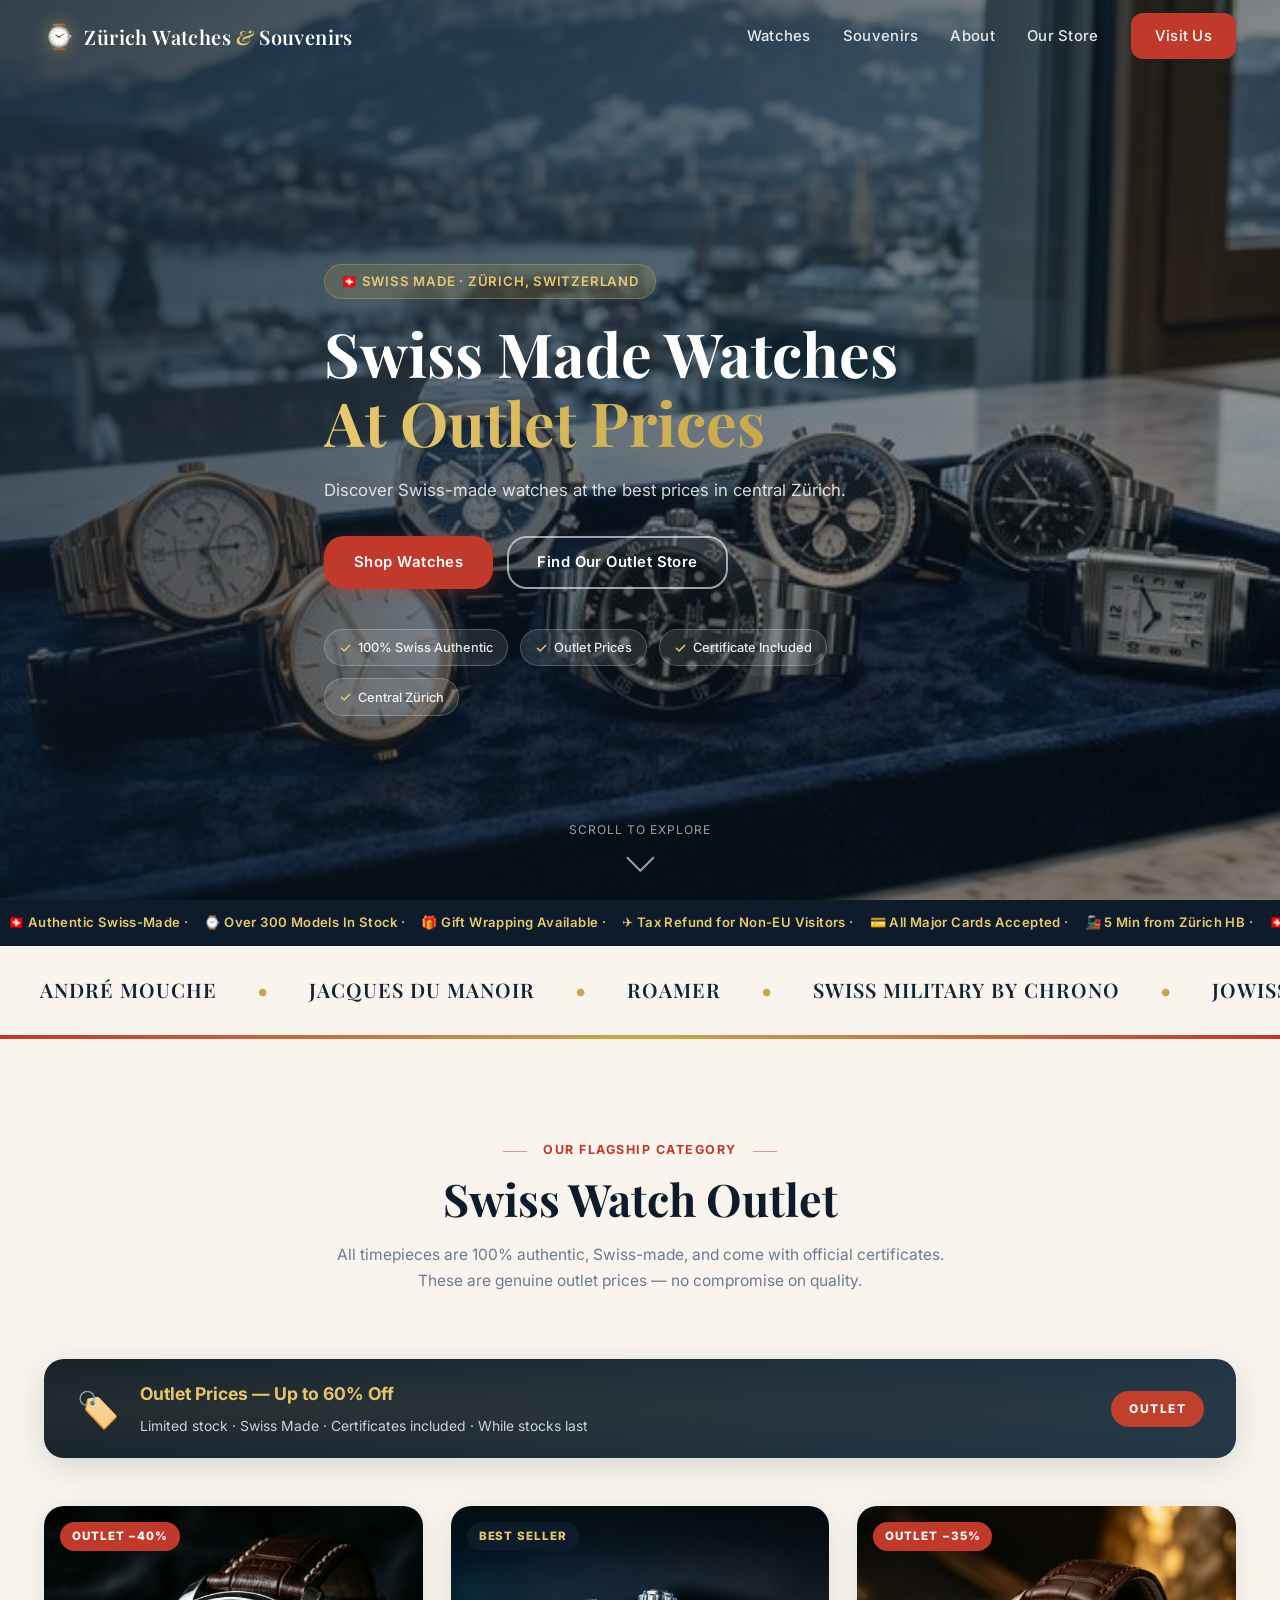
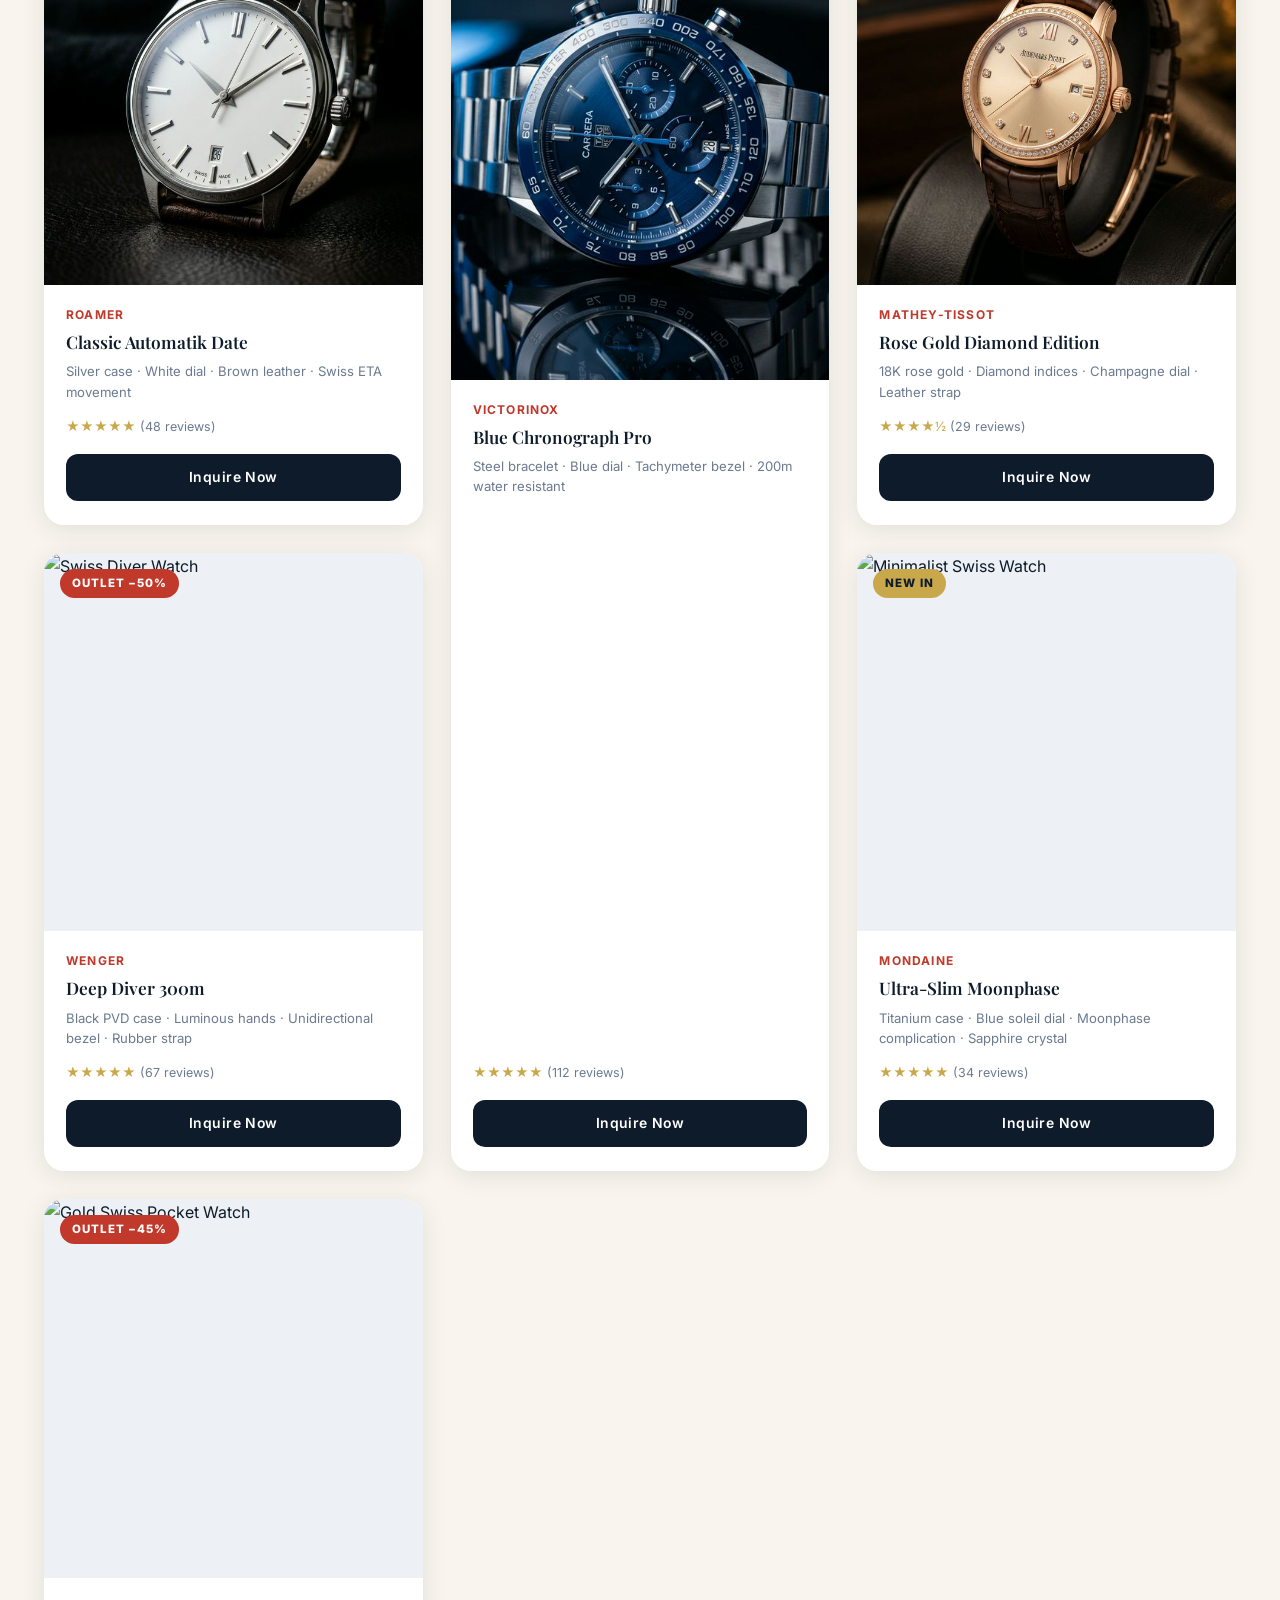
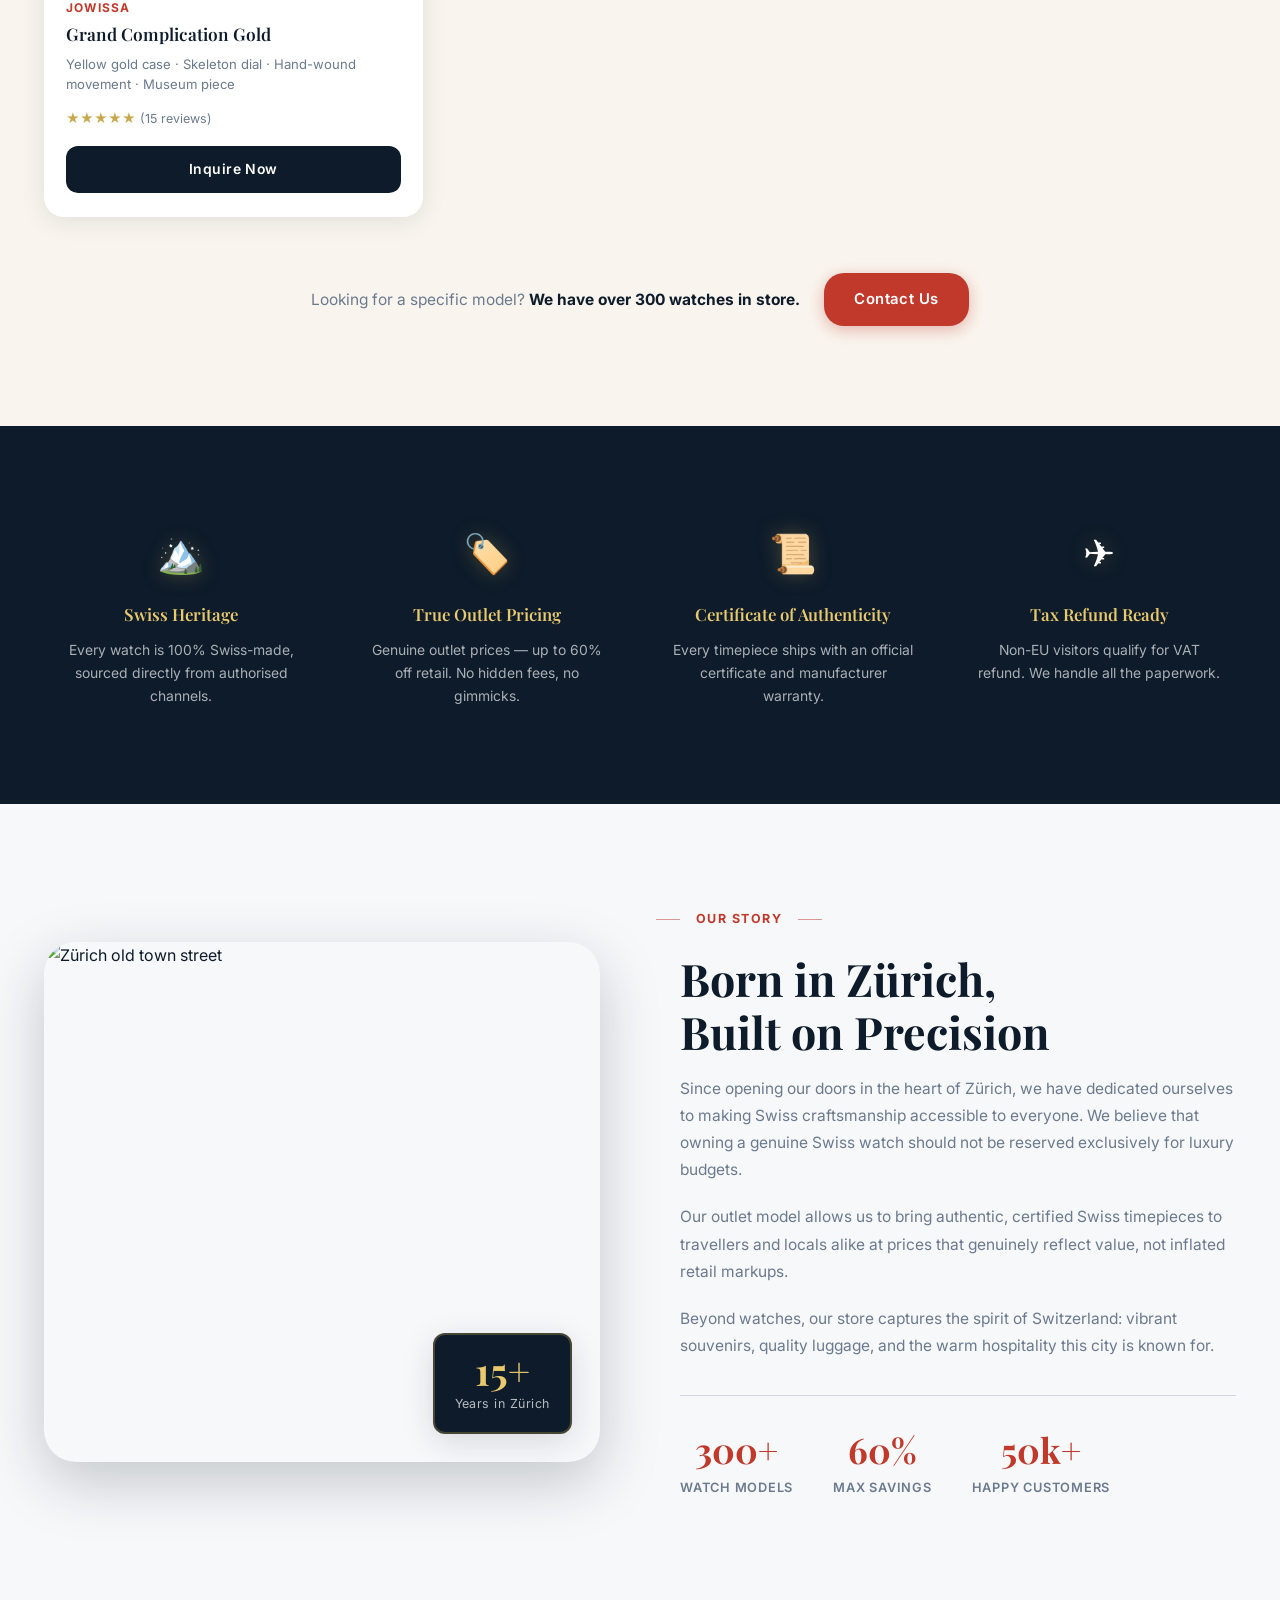
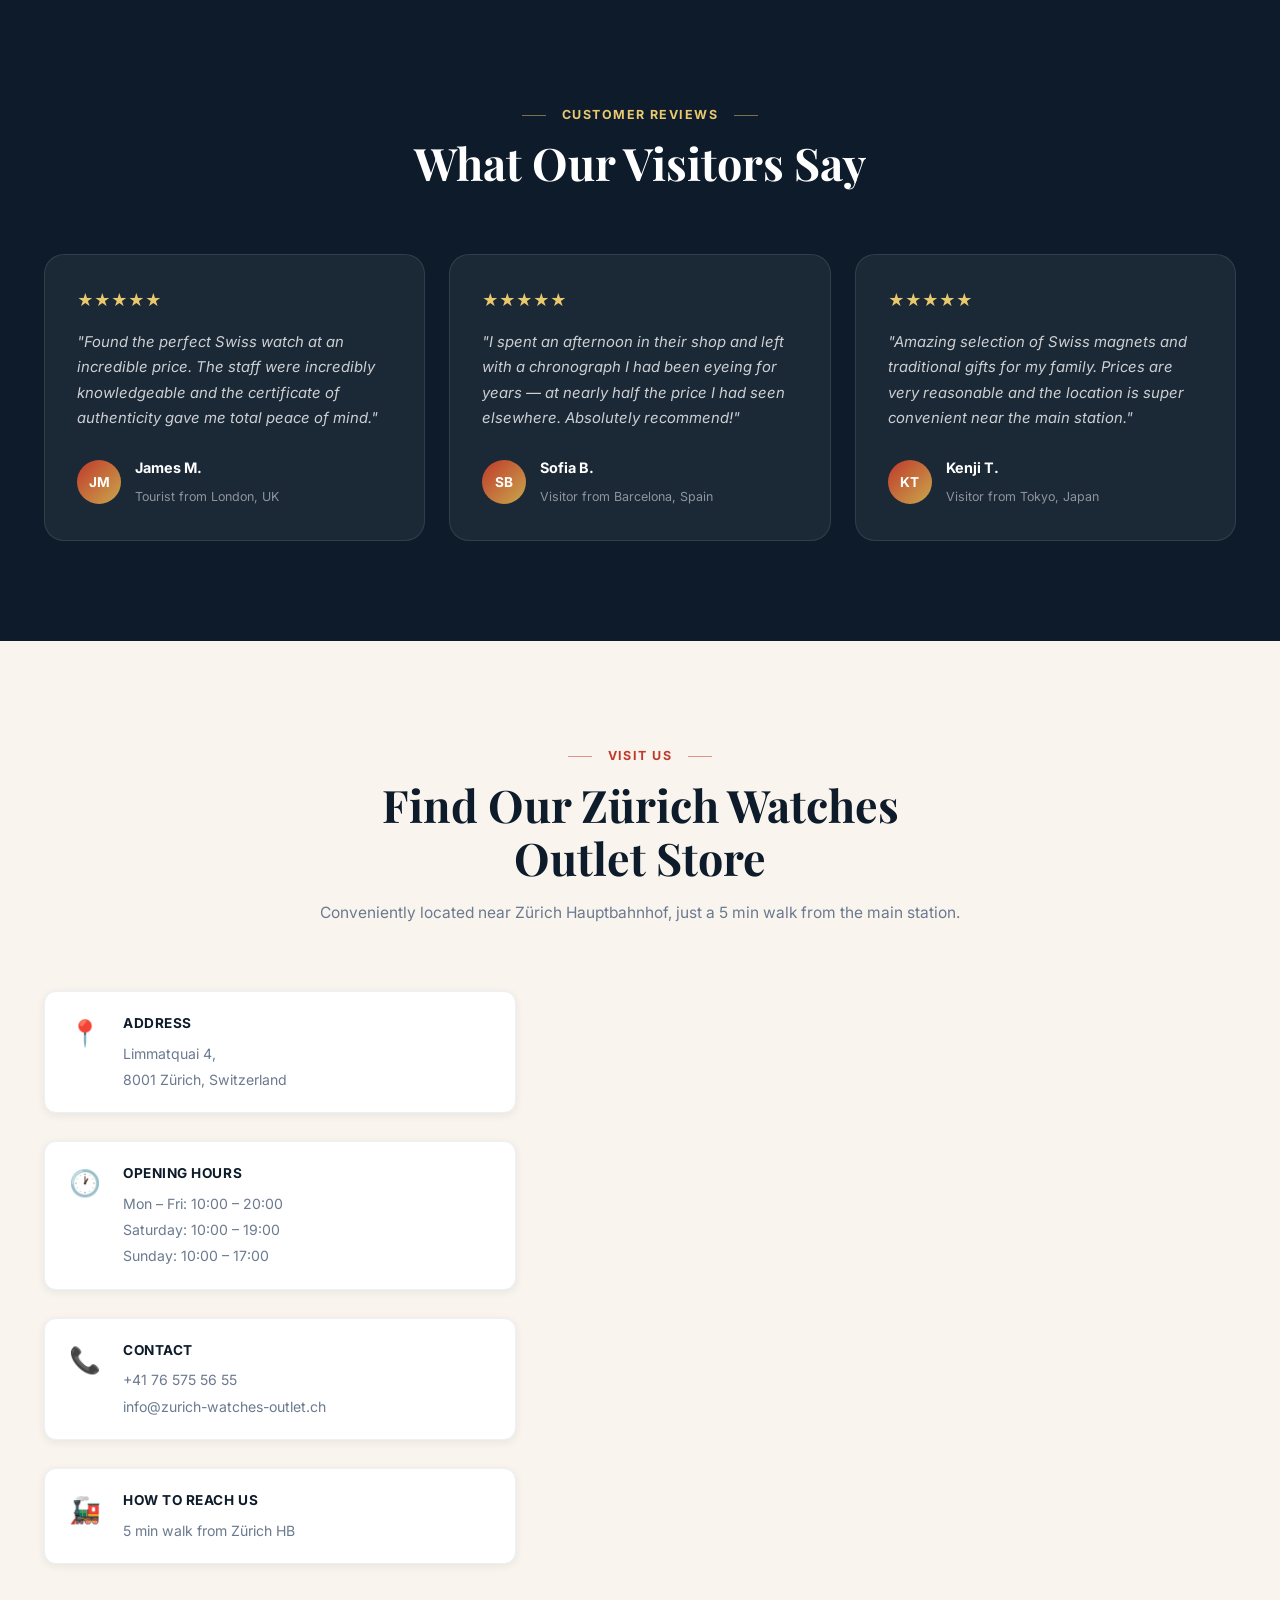
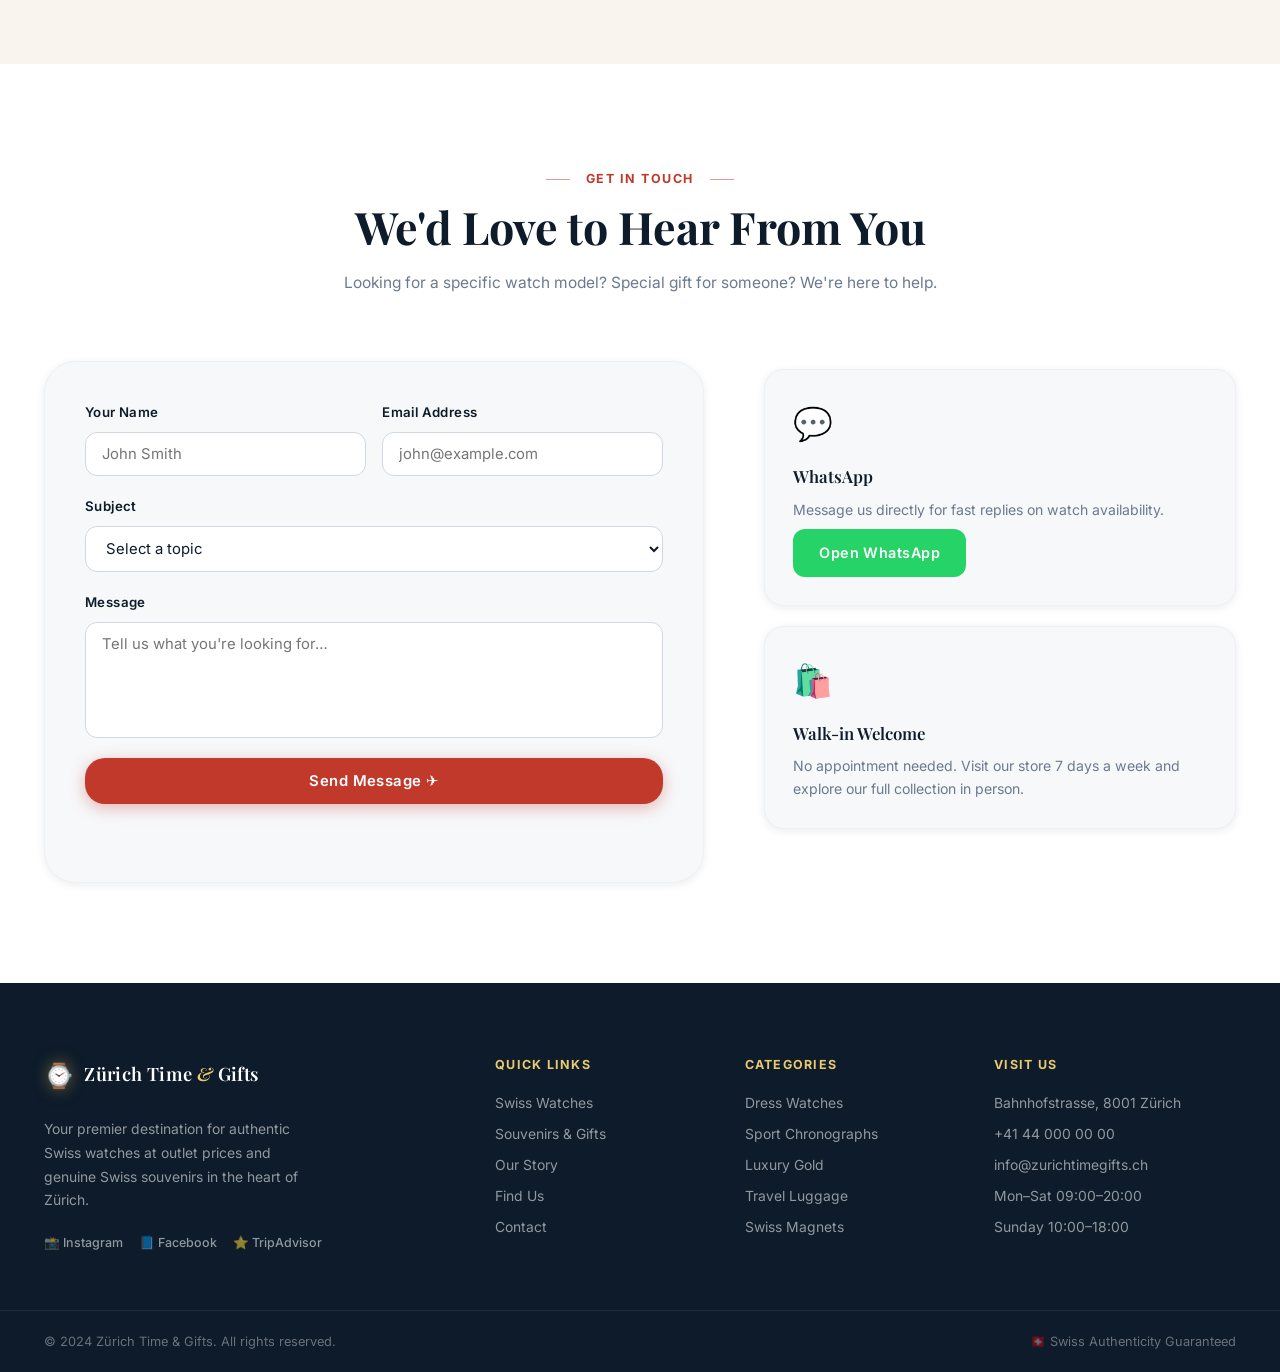
==== commit b43bf40c: "ilk commit ve tüm degisiklkler" ====
--- a/index.html
+++ b/index.html
@@ -5,10 +5,10 @@
   <meta charset="UTF-8" />
   <meta name="viewport" content="width=device-width, initial-scale=1.0" />
   <meta name="description"
-    content="Zürich Time & Gifts — Premium Swiss watch outlet and souvenir boutique in Zürich. Authentic Swiss watches at outlet prices, plus exclusive souvenirs, luggage, and gifts." />
+    content="Zürich Watches & Souvenirs — Premium Swiss watch outlet and souvenir boutique in Zürich. Authentic Swiss watches at outlet prices, plus exclusive souvenirs, luggage, and gifts." />
   <meta name="keywords"
     content="Swiss watches, Zürich watch shop, outlet watches, Swiss souvenirs, Zürich gifts, Swiss Made watches" />
-  <title>Zürich Time & Gifts — Swiss Watches & Souvenirs</title>
+  <title>Zürich Watches & Souvenirs — Swiss Watches & Souvenirs</title>
   <link rel="preconnect" href="https://fonts.googleapis.com" />
   <link rel="preconnect" href="https://fonts.gstatic.com" crossorigin />
   <link
@@ -24,11 +24,11 @@
     <div class="container navbar__inner">
       <a href="#" class="navbar__logo">
         <span class="logo-icon">⌚</span>
-        <span class="logo-text">Zürich Time <em>&</em> Gifts</span>
+        <span class="logo-text">Zürich Watches <em>&</em> Souvenirs</span>
       </a>
       <nav class="navbar__links" id="navLinks">
         <a href="#watches">Watches</a>
-        <a href="#souvenirs">Souvenirs</a>
+        <a href="souvenirs.html">Souvenirs</a>
         <a href="#about">About</a>
         <a href="#store">Our Store</a>
         <a href="#contact" class="btn btn--nav">Visit Us</a>
@@ -48,7 +48,7 @@
     <div class="container hero__content">
       <span class="hero__tag">🇨🇭 Swiss Made · Zürich, Switzerland</span>
       <h1 class="hero__title">
-        Authentic Swiss Watches<br />
+        Swiss Made Watches<br />
         <span class="highlight">At Outlet Prices</span>
       </h1>
       <p class="hero__sub">
@@ -56,7 +56,7 @@
       </p>
       <div class="hero__cta">
         <a href="#watches" class="btn btn--primary">Shop Watches</a>
-        <a href="#contact" class="btn btn--outline">Find Our Store</a>
+        <a href="#contact" class="btn btn--outline">Find Our Outlet Store</a>
       </div>
       <div class="hero__badges">
         <div class="badge"><span class="badge__icon">✓</span>100% Swiss Authentic</div>
@@ -79,13 +79,44 @@
       <span>🎁 Gift Wrapping Available · </span>
       <span>✈️ Tax Refund for Non-EU Visitors · </span>
       <span>💳 All Major Cards Accepted · </span>
-      <span>🚂 2 Min from Zürich HB · </span>
+      <span>🚂 5 Min from Zürich HB · </span>
       <span>🇨🇭 Authentic Swiss-Made · </span>
-      <span>⌚ Over 300 Models In Stock · </span>
+      <span>⌚ Over 700 Models In Stock · </span>
       <span>🎁 Gift Wrapping Available · </span>
       <span>✈️ Tax Refund for Non-EU Visitors · </span>
       <span>💳 All Major Cards Accepted · </span>
       <span>🚂 2 Min from Zürich HB · </span>
+    </div>
+  </div>
+
+  <!-- ============ BRANDS TICKER ============ -->
+  <div class="brands-marquee">
+    <div class="brands-track">
+      <span>André Mouche</span><span class="dot">•</span>
+      <span>Jacques du Manoir</span><span class="dot">•</span>
+      <span>Roamer</span><span class="dot">•</span>
+      <span>Swiss Military by Chrono</span><span class="dot">•</span>
+      <span>Jowissa</span><span class="dot">•</span>
+      <span>Le Temps</span><span class="dot">•</span>
+      <span>Mathey-Tissot</span><span class="dot">•</span>
+      <span>Wenger</span><span class="dot">•</span>
+      <span>Victorinox</span><span class="dot">•</span>
+      <span>Mondaine</span><span class="dot">•</span>
+      <span>Claude Bernard</span><span class="dot">•</span>
+      <span>Richelieu</span><span class="dot">•</span>
+      <!-- Duplicate for seamless scroll -->
+      <span>André Mouche</span><span class="dot">•</span>
+      <span>Jacques du Manoir</span><span class="dot">•</span>
+      <span>Roamer</span><span class="dot">•</span>
+      <span>Swiss Military by Chrono</span><span class="dot">•</span>
+      <span>Jowissa</span><span class="dot">•</span>
+      <span>Le Temps</span><span class="dot">•</span>
+      <span>Mathey-Tissot</span><span class="dot">•</span>
+      <span>Wenger</span><span class="dot">•</span>
+      <span>Victorinox</span><span class="dot">•</span>
+      <span>Mondaine</span><span class="dot">•</span>
+      <span>Claude Bernard</span><span class="dot">•</span>
+      <span>Richelieu</span><span class="dot">•</span>
     </div>
   </div>
 
@@ -120,13 +151,10 @@
             </div>
           </div>
           <div class="product-card__body">
-            <span class="product-card__brand">Swiss Heritage</span>
+            <span class="product-card__brand">Roamer</span>
             <h3 class="product-card__name">Classic Automatik Date</h3>
             <p class="product-card__desc">Silver case · White dial · Brown leather · Swiss ETA movement</p>
-            <div class="product-card__prices">
-              <span class="price--original">CHF 1,240</span>
-              <span class="price--sale">CHF 745</span>
-            </div>
+
             <div class="product-card__rating">★★★★★ <span>(48 reviews)</span></div>
             <a href="#contact" class="btn btn--card">Inquire Now</a>
           </div>
@@ -142,13 +170,10 @@
             </div>
           </div>
           <div class="product-card__body">
-            <span class="product-card__brand">Helvetia Sport</span>
+            <span class="product-card__brand">Victorinox</span>
             <h3 class="product-card__name">Blue Chronograph Pro</h3>
             <p class="product-card__desc">Steel bracelet · Blue dial · Tachymeter bezel · 200m water resistant</p>
-            <div class="product-card__prices">
-              <span class="price--original">CHF 3,850</span>
-              <span class="price--sale">CHF 2,190</span>
-            </div>
+
             <div class="product-card__rating">★★★★★ <span>(112 reviews)</span></div>
             <a href="#contact" class="btn btn--card">Inquire Now</a>
           </div>
@@ -164,13 +189,10 @@
             </div>
           </div>
           <div class="product-card__body">
-            <span class="product-card__brand">Prestige Genève</span>
+            <span class="product-card__brand">Mathey-Tissot</span>
             <h3 class="product-card__name">Rose Gold Diamond Edition</h3>
             <p class="product-card__desc">18K rose gold · Diamond indices · Champagne dial · Leather strap</p>
-            <div class="product-card__prices">
-              <span class="price--original">CHF 8,200</span>
-              <span class="price--sale">CHF 5,330</span>
-            </div>
+
             <div class="product-card__rating">★★★★½ <span>(29 reviews)</span></div>
             <a href="#contact" class="btn btn--card">Inquire Now</a>
           </div>
@@ -187,13 +209,10 @@
             </div>
           </div>
           <div class="product-card__body">
-            <span class="product-card__brand">Alpstein Dive</span>
+            <span class="product-card__brand">Wenger</span>
             <h3 class="product-card__name">Deep Diver 300m</h3>
             <p class="product-card__desc">Black PVD case · Luminous hands · Unidirectional bezel · Rubber strap</p>
-            <div class="product-card__prices">
-              <span class="price--original">CHF 2,100</span>
-              <span class="price--sale">CHF 1,050</span>
-            </div>
+
             <div class="product-card__rating">★★★★★ <span>(67 reviews)</span></div>
             <a href="#contact" class="btn btn--card">Inquire Now</a>
           </div>
@@ -210,14 +229,11 @@
             </div>
           </div>
           <div class="product-card__body">
-            <span class="product-card__brand">Lac Léman</span>
+            <span class="product-card__brand">Mondaine</span>
             <h3 class="product-card__name">Ultra-Slim Moonphase</h3>
             <p class="product-card__desc">Titanium case · Blue soleil dial · Moonphase complication · Sapphire crystal
             </p>
-            <div class="product-card__prices">
-              <span class="price--original">CHF 4,600</span>
-              <span class="price--sale">CHF 2,870</span>
-            </div>
+
             <div class="product-card__rating">★★★★★ <span>(34 reviews)</span></div>
             <a href="#contact" class="btn btn--card">Inquire Now</a>
           </div>
@@ -234,13 +250,10 @@
             </div>
           </div>
           <div class="product-card__body">
-            <span class="product-card__brand">Burgdorf &amp; Cie.</span>
+            <span class="product-card__brand">Jowissa</span>
             <h3 class="product-card__name">Grand Complication Gold</h3>
             <p class="product-card__desc">Yellow gold case · Skeleton dial · Hand-wound movement · Museum piece</p>
-            <div class="product-card__prices">
-              <span class="price--original">CHF 12,500</span>
-              <span class="price--sale">CHF 6,875</span>
-            </div>
+
             <div class="product-card__rating">★★★★★ <span>(15 reviews)</span></div>
             <a href="#contact" class="btn btn--card">Inquire Now</a>
           </div>
@@ -277,97 +290,6 @@
         <div class="usp-icon">✈️</div>
         <h4>Tax Refund Ready</h4>
         <p>Non-EU visitors qualify for VAT refund. We handle all the paperwork.</p>
-      </div>
-    </div>
-  </section>
-
-  <!-- ============ SOUVENIRS SECTION ============ -->
-  <section class="section souvenirs-section" id="souvenirs">
-    <div class="container">
-      <div class="section__header">
-        <span class="section__tag">Take Switzerland Home</span>
-        <h2 class="section__title">Zürich Souvenirs & Gifts</h2>
-        <p class="section__sub">Complement your Swiss watch with authentic Zürich souvenirs — from premium luggage to
-          hand-crafted magnets, chocolates, and more.</p>
-      </div>
-
-      <div class="souvenir-grid">
-
-        <div class="souvenir-card">
-          <div class="souvenir-card__image">
-            <img src="images/souvenir-magnets.png" alt="Zürich souvenir magnets" loading="lazy" />
-          </div>
-          <div class="souvenir-card__body">
-            <h3>Zürich Magnets Collection</h3>
-            <p>Hand-painted 3D fridge magnets featuring iconic Swiss landmarks — Matterhorn, Swiss cross, Lake Zürich,
-              and more.</p>
-            <div class="souvenir-price">From CHF 4.90</div>
-          </div>
-        </div>
-
-        <div class="souvenir-card souvenir-card--featured">
-          <div class="souvenir-card__image">
-            <img src="images/luggage.png" alt="Swiss design luggage" loading="lazy" />
-          </div>
-          <div class="souvenir-card__body">
-            <h3>Swiss Traveller Luggage</h3>
-            <p>Premium hardshell suitcases and travel bags in bold Swiss red & white. TSA-approved, lightweight, and
-              ultra-durable.</p>
-            <div class="souvenir-price">From CHF 89.00</div>
-          </div>
-        </div>
-
-        <div class="souvenir-card" id="chocolates-card">
-          <div class="souvenir-card__image">
-            <img src="https://images.unsplash.com/photo-1549007994-cb92caebd54b?w=480&q=80"
-              alt="Swiss chocolate selection" loading="lazy" />
-          </div>
-          <div class="souvenir-card__body">
-            <h3>Premium Swiss Chocolates</h3>
-            <p>A curated selection of Lindt, Läderach & Callier chocolates in signature gift boxes, perfect for every
-              occasion.</p>
-            <div class="souvenir-price">From CHF 9.90</div>
-          </div>
-        </div>
-
-        <div class="souvenir-card">
-          <div class="souvenir-card__image">
-            <img src="https://images.unsplash.com/photo-1558618666-fcd25c85cd64?w=480&q=80" alt="Swiss pocket knife"
-              loading="lazy" />
-          </div>
-          <div class="souvenir-card__body">
-            <h3>Swiss Army Knives</h3>
-            <p>Authentic Victorinox multitools and pocket knives — the original Swiss souvenir, engraved personalisation
-              available.</p>
-            <div class="souvenir-price">From CHF 24.00</div>
-          </div>
-        </div>
-
-        <div class="souvenir-card">
-          <div class="souvenir-card__image">
-            <img src="https://images.unsplash.com/photo-1607082348824-0a96f2a4b9da?w=480&q=80"
-              alt="Swiss gifts and postcards" loading="lazy" />
-          </div>
-          <div class="souvenir-card__body">
-            <h3>Gift Sets & Postcards</h3>
-            <p>Beautifully curated Zürich & Switzerland gift sets with postcards, keychains, pins, and limited edition
-              prints.</p>
-            <div class="souvenir-price">From CHF 14.90</div>
-          </div>
-        </div>
-
-        <div class="souvenir-card">
-          <div class="souvenir-card__image">
-            <img src="https://images.unsplash.com/photo-1513519245088-0e12902e5a38?w=480&q=80" alt="Swiss music box"
-              loading="lazy" />
-          </div>
-          <div class="souvenir-card__body">
-            <h3>Swiss Music Boxes</h3>
-            <p>Traditional hand-wound music boxes playing classic Swiss melodies — a timeless and memorable gift.</p>
-            <div class="souvenir-price">From CHF 39.00</div>
-          </div>
-        </div>
-
       </div>
     </div>
   </section>
@@ -389,9 +311,9 @@
         <p>Since opening our doors in the heart of Zürich, we have dedicated ourselves to making Swiss craftsmanship
           accessible to everyone. We believe that owning a genuine Swiss watch should not be reserved exclusively for
           luxury budgets.</p>
-        <p>Our outlet model allows us to bring authentic, certified Swiss timepieces to travellers and locals alike — at
+        <p>Our outlet model allows us to bring authentic, certified Swiss timepieces to travellers and locals alike at
           prices that genuinely reflect value, not inflated retail markups.</p>
-        <p>Beyond watches, our boutique captures the spirit of Switzerland: vibrant souvenirs, quality luggage, and the
+        <p>Beyond watches, our store captures the spirit of Switzerland: vibrant souvenirs, quality luggage, and the
           warm hospitality this city is known for.</p>
         <div class="about-stats">
           <div class="stat">
@@ -455,8 +377,8 @@
     <div class="container">
       <div class="section__header">
         <span class="section__tag">Visit Us</span>
-        <h2 class="section__title">Find Our Zürich Boutique</h2>
-        <p class="section__sub">Conveniently located near Zürich Hauptbahnhof — just a 2-minute walk from the main
+        <h2 class="section__title">Find Our Zürich Watches Outlet Store</h2>
+        <p class="section__sub">Conveniently located near Zürich Hauptbahnhof, just a 5 min walk from the main
           station.</p>
       </div>
       <div class="store-inner">
@@ -465,33 +387,33 @@
             <div class="store-info__icon">📍</div>
             <div>
               <strong>Address</strong>
-              <span>Bahnhofstrasse area, Zürich<br />8001 Zürich, Switzerland</span>
+              <span>Limmatquai 4,<br />8001 Zürich, Switzerland</span>
             </div>
           </div>
           <div class="store-info__block">
             <div class="store-info__icon">🕐</div>
             <div>
               <strong>Opening Hours</strong>
-              <span>Mon – Sat: 09:00 – 20:00<br />Sunday: 10:00 – 18:00</span>
+              <span>Mon – Fri: 10:00 – 20:00<br />Saturday: 10:00 – 19:00 <br /> Sunday: 10:00 – 17:00</span>
             </div>
           </div>
           <div class="store-info__block">
             <div class="store-info__icon">📞</div>
             <div>
               <strong>Contact</strong>
-              <span>+41 44 000 00 00<br />info@zurichtimegifts.ch</span>
+              <span>+41 76 575 56 55<br />info@zurich-watches-outlet.ch</span>
             </div>
           </div>
           <div class="store-info__block">
             <div class="store-info__icon">🚂</div>
             <div>
               <strong>How to Reach Us</strong>
-              <span>2 min walk from Zürich HB<br />Trams 3, 7, 11, 14 — HB stop</span>
+              <span>5 min walk from Zürich HB</span>
             </div>
           </div>
         </div>
         <div class="store-map">
-          <iframe title="Zürich Store Location"
+          <iframe title="Zürich Outlet Store Location"
             src="https://www.openstreetmap.org/export/embed.html?bbox=8.527%2C47.372%2C8.548%2C47.381&layer=mapnik&marker=47.3769%2C8.5417"
             width="100%" height="400" style="border:0; border-radius:12px;" allowfullscreen="" loading="lazy">
           </iframe>
@@ -549,7 +471,7 @@
           <div class="contact-card">
             <div class="contact-card__icon">🛍️</div>
             <h4>Walk-in Welcome</h4>
-            <p>No appointment needed. Visit our boutique 7 days a week and explore our full collection in person.</p>
+            <p>No appointment needed. Visit our store 7 days a week and explore our full collection in person.</p>
           </div>
         </div>
       </div>
@@ -575,7 +497,7 @@
       <div class="footer__links">
         <h5>Quick Links</h5>
         <a href="#watches">Swiss Watches</a>
-        <a href="#souvenirs">Souvenirs & Gifts</a>
+        <a href="souvenirs.html">Souvenirs & Gifts</a>
         <a href="#about">Our Story</a>
         <a href="#store">Find Us</a>
         <a href="#contact">Contact</a>
@@ -585,8 +507,8 @@
         <a href="#watches">Dress Watches</a>
         <a href="#watches">Sport Chronographs</a>
         <a href="#watches">Luxury Gold</a>
-        <a href="#souvenirs">Travel Luggage</a>
-        <a href="#souvenirs">Swiss Magnets</a>
+        <a href="souvenirs.html">Travel Luggage</a>
+        <a href="souvenirs.html">Swiss Magnets</a>
       </div>
       <div class="footer__links">
         <h5>Visit Us</h5>
--- a/style.css
+++ b/style.css
@@ -4,40 +4,42 @@
 ============================================================ */
 
 :root {
-  --navy:       #0d1b2a;
-  --navy-mid:   #132232;
+  --navy: #0d1b2a;
+  --navy-mid: #132232;
   --navy-light: #1e3448;
-  --red:        #c0392b;
-  --red-dark:   #96281b;
-  --gold:       #c9a84c;
+  --red: #c0392b;
+  --red-dark: #96281b;
+  --gold: #c9a84c;
   --gold-light: #e8c96e;
-  --cream:      #f9f5ee;
-  --white:      #ffffff;
-  --grey-50:    #f7f8fa;
-  --grey-100:   #edf0f4;
-  --grey-200:   #d0d7e2;
-  --grey-500:   #6b7a8f;
-  --grey-800:   #2c3a4a;
+  --cream: #f9f5ee;
+  --white: #ffffff;
+  --grey-50: #f7f8fa;
+  --grey-100: #edf0f4;
+  --grey-200: #d0d7e2;
+  --grey-500: #6b7a8f;
+  --grey-800: #2c3a4a;
 
   --font-display: 'Playfair Display', Georgia, serif;
-  --font-body:    'Inter', system-ui, sans-serif;
-
-  --radius-sm:  6px;
-  --radius-md:  12px;
-  --radius-lg:  20px;
-  --radius-xl:  32px;
-
-  --shadow-sm:  0 2px 8px rgba(13,27,42,.08);
-  --shadow-md:  0 8px 32px rgba(13,27,42,.14);
-  --shadow-lg:  0 20px 60px rgba(13,27,42,.22);
-  --shadow-card: 0 4px 24px rgba(13,27,42,.10);
-
-  --transition: all 0.3s cubic-bezier(.25,.46,.45,.94);
+  --font-body: 'Inter', system-ui, sans-serif;
+
+  --radius-sm: 6px;
+  --radius-md: 12px;
+  --radius-lg: 20px;
+  --radius-xl: 32px;
+
+  --shadow-sm: 0 2px 8px rgba(13, 27, 42, .08);
+  --shadow-md: 0 8px 32px rgba(13, 27, 42, .14);
+  --shadow-lg: 0 20px 60px rgba(13, 27, 42, .22);
+  --shadow-card: 0 4px 24px rgba(13, 27, 42, .10);
+
+  --transition: all 0.3s cubic-bezier(.25, .46, .45, .94);
   --transition-fast: all 0.18s ease;
 }
 
 /* ============ RESET & BASE ============ */
-*, *::before, *::after {
+*,
+*::before,
+*::after {
   box-sizing: border-box;
   margin: 0;
   padding: 0;
@@ -77,7 +79,9 @@
 /* ============ NAVBAR ============ */
 .navbar {
   position: fixed;
-  top: 0; left: 0; right: 0;
+  top: 0;
+  left: 0;
+  right: 0;
   z-index: 1000;
   background: transparent;
   transition: var(--transition);
@@ -85,10 +89,11 @@
 }
 
 .navbar.scrolled {
-  background: rgba(13, 27, 42, 0.97);
+  background: rgba(19, 34, 50, 0.97);
+  /* #132232 */
   backdrop-filter: blur(16px);
   -webkit-backdrop-filter: blur(16px);
-  box-shadow: 0 2px 24px rgba(0,0,0,.3);
+  box-shadow: 0 4px 24px rgba(0, 0, 0, .35);
 }
 
 .navbar__inner {
@@ -110,11 +115,13 @@
   transition: var(--transition-fast);
 }
 
-.navbar__logo:hover { opacity: .85; }
+.navbar__logo:hover {
+  opacity: .85;
+}
 
 .logo-icon {
   font-size: 1.5rem;
-  filter: drop-shadow(0 0 8px rgba(201,168,76,.5));
+  filter: drop-shadow(0 0 8px rgba(201, 168, 76, .5));
 }
 
 .logo-text em {
@@ -129,7 +136,7 @@
 }
 
 .navbar__links a {
-  color: rgba(255,255,255,.88);
+  color: rgba(255, 255, 255, .88);
   font-size: .93rem;
   font-weight: 500;
   letter-spacing: 0.02em;
@@ -140,15 +147,22 @@
 .navbar__links a::after {
   content: '';
   position: absolute;
-  bottom: -4px; left: 0;
-  width: 0; height: 2px;
+  bottom: -4px;
+  left: 0;
+  width: 0;
+  height: 2px;
   background: var(--gold-light);
   border-radius: 2px;
   transition: width 0.28s ease;
 }
 
-.navbar__links a:hover { color: var(--white); }
-.navbar__links a:hover::after { width: 100%; }
+.navbar__links a:hover {
+  color: var(--white);
+}
+
+.navbar__links a:hover::after {
+  width: 100%;
+}
 
 .navbar__hamburger {
   display: none;
@@ -162,7 +176,8 @@
 
 .navbar__hamburger span {
   display: block;
-  width: 24px; height: 2px;
+  width: 24px;
+  height: 2px;
   background: var(--white);
   border-radius: 2px;
   transition: var(--transition);
@@ -189,23 +204,23 @@
 .btn--primary {
   background: var(--red);
   color: var(--white);
-  box-shadow: 0 4px 16px rgba(192,57,43,.35);
+  box-shadow: 0 4px 16px rgba(192, 57, 43, .35);
 }
 
 .btn--primary:hover {
   background: var(--red-dark);
   transform: translateY(-2px);
-  box-shadow: 0 8px 24px rgba(192,57,43,.45);
+  box-shadow: 0 8px 24px rgba(192, 57, 43, .45);
 }
 
 .btn--outline {
   background: transparent;
   color: var(--white);
-  border-color: rgba(255,255,255,.6);
+  border-color: rgba(255, 255, 255, .6);
 }
 
 .btn--outline:hover {
-  background: rgba(255,255,255,.12);
+  background: rgba(255, 255, 255, .12);
   border-color: var(--white);
   transform: translateY(-2px);
 }
@@ -223,7 +238,9 @@
   transform: translateY(-1px);
 }
 
-.btn--nav::after { display: none !important; }
+.btn--nav::after {
+  display: none !important;
+}
 
 .btn--card {
   background: var(--navy);
@@ -238,10 +255,12 @@
 .btn--card:hover {
   background: var(--red);
   transform: translateY(-2px);
-  box-shadow: 0 6px 20px rgba(192,57,43,.3);
-}
-
-.btn--full { width: 100%; }
+  box-shadow: 0 6px 20px rgba(192, 57, 43, .3);
+}
+
+.btn--full {
+  width: 100%;
+}
 
 .btn--whatsapp {
   background: #25D366;
@@ -275,7 +294,8 @@
 }
 
 .hero__img {
-  width: 100%; height: 100%;
+  width: 100%;
+  height: 100%;
   object-fit: cover;
   object-position: center;
   transform: scale(1.04);
@@ -283,19 +303,22 @@
 }
 
 @keyframes heroZoom {
-  from { transform: scale(1.04); }
-  to   { transform: scale(1.10); }
+  from {
+    transform: scale(1.04);
+  }
+
+  to {
+    transform: scale(1.10);
+  }
 }
 
 .hero__overlay {
   position: absolute;
   inset: 0;
-  background: linear-gradient(
-    135deg,
-    rgba(13,27,42,.82) 0%,
-    rgba(13,27,42,.55) 50%,
-    rgba(13,27,42,.30) 100%
-  );
+  background: linear-gradient(135deg,
+      rgba(13, 27, 42, .82) 0%,
+      rgba(13, 27, 42, .55) 50%,
+      rgba(13, 27, 42, .30) 100%);
 }
 
 .hero__content {
@@ -307,16 +330,23 @@
 }
 
 @keyframes fadeSlideUp {
-  from { opacity: 0; transform: translateY(32px); }
-  to   { opacity: 1; transform: translateY(0); }
+  from {
+    opacity: 0;
+    transform: translateY(32px);
+  }
+
+  to {
+    opacity: 1;
+    transform: translateY(0);
+  }
 }
 
 .hero__tag {
   display: inline-flex;
   align-items: center;
   gap: 6px;
-  background: rgba(201,168,76,.18);
-  border: 1px solid rgba(201,168,76,.4);
+  background: rgba(201, 168, 76, .18);
+  border: 1px solid rgba(201, 168, 76, .4);
   color: var(--gold-light);
   font-size: .82rem;
   font-weight: 600;
@@ -345,7 +375,7 @@
 }
 
 .hero__sub {
-  color: rgba(255,255,255,.82);
+  color: rgba(255, 255, 255, .82);
   font-size: 1.05rem;
   line-height: 1.7;
   margin-bottom: 32px;
@@ -369,28 +399,32 @@
   display: inline-flex;
   align-items: center;
   gap: 6px;
-  background: rgba(255,255,255,.10);
-  border: 1px solid rgba(255,255,255,.22);
+  background: rgba(255, 255, 255, .10);
+  border: 1px solid rgba(255, 255, 255, .22);
   backdrop-filter: blur(8px);
-  color: rgba(255,255,255,.9);
+  color: rgba(255, 255, 255, .9);
   font-size: .80rem;
   font-weight: 500;
   padding: 6px 14px;
   border-radius: 100px;
 }
 
-.badge__icon { color: var(--gold-light); font-size: .9rem; }
+.badge__icon {
+  color: var(--gold-light);
+  font-size: .9rem;
+}
 
 .hero__scroll {
   position: absolute;
-  bottom: 32px; left: 50%;
+  bottom: 32px;
+  left: 50%;
   transform: translateX(-50%);
   z-index: 2;
   display: flex;
   flex-direction: column;
   align-items: center;
   gap: 8px;
-  color: rgba(255,255,255,.6);
+  color: rgba(255, 255, 255, .6);
   font-size: .75rem;
   letter-spacing: 0.08em;
   text-transform: uppercase;
@@ -398,10 +432,13 @@
   transition: var(--transition-fast);
 }
 
-.hero__scroll:hover { color: var(--white); }
+.hero__scroll:hover {
+  color: var(--white);
+}
 
 .scroll-arrow {
-  width: 20px; height: 20px;
+  width: 20px;
+  height: 20px;
   border-right: 2px solid currentColor;
   border-bottom: 2px solid currentColor;
   transform: rotate(45deg);
@@ -409,8 +446,17 @@
 }
 
 @keyframes scrollBounce {
-  0%, 100% { transform: rotate(45deg) translateY(0); opacity: .6; }
-  50%       { transform: rotate(45deg) translateY(6px); opacity: 1; }
+
+  0%,
+  100% {
+    transform: rotate(45deg) translateY(0);
+    opacity: .6;
+  }
+
+  50% {
+    transform: rotate(45deg) translateY(6px);
+    opacity: 1;
+  }
 }
 
 /* ============ ANNOUNCEMENT BAR ============ */
@@ -432,11 +478,61 @@
   letter-spacing: 0.03em;
 }
 
-.announcement-track span { padding: 0 8px; }
+.announcement-track span {
+  padding: 0 8px;
+}
 
 @keyframes ticker {
-  from { transform: translateX(0); }
-  to   { transform: translateX(-50%); }
+  from {
+    transform: translateX(0);
+  }
+
+  to {
+    transform: translateX(-50%);
+  }
+}
+
+/* ============ BRANDS TICKER ============ */
+.brands-marquee {
+  background: var(--cream);
+  padding: 24px 0;
+  overflow: hidden;
+  position: relative;
+  border-bottom: 2px solid var(--grey-100);
+}
+
+.brands-track {
+  display: flex;
+  align-items: center;
+  gap: 0;
+  white-space: nowrap;
+  animation: brandsTicker 40s linear infinite;
+  color: var(--navy-mid);
+  font-family: var(--font-display);
+  font-size: 1.25rem;
+  font-weight: 600;
+  letter-spacing: 0.05em;
+  text-transform: uppercase;
+}
+
+.brands-track span {
+  padding: 0 40px;
+}
+
+.brands-track span.dot {
+  padding: 0;
+  color: var(--gold);
+  font-size: 1.5rem;
+}
+
+@keyframes brandsTicker {
+  from {
+    transform: translateX(0);
+  }
+
+  to {
+    transform: translateX(-50%);
+  }
 }
 
 /* ============ SECTIONS ============ */
@@ -466,13 +562,20 @@
 .section__tag::after {
   content: '';
   position: absolute;
-  top: 50%; width: 24px; height: 1px;
+  top: 50%;
+  width: 24px;
+  height: 1px;
   background: var(--red);
   opacity: .5;
 }
 
-.section__tag::before { right: 100%; }
-.section__tag::after  { left: 100%; }
+.section__tag::before {
+  right: 100%;
+}
+
+.section__tag::after {
+  left: 100%;
+}
 
 .section__title {
   font-family: var(--font-display);
@@ -498,7 +601,9 @@
 .watches-section::before {
   content: '';
   position: absolute;
-  top: 0; left: 0; right: 0;
+  top: 0;
+  left: 0;
+  right: 0;
   height: 4px;
   background: linear-gradient(90deg, var(--red), var(--gold), var(--red));
 }
@@ -520,12 +625,17 @@
 .outlet-banner::before {
   content: '';
   position: absolute;
-  top: -50%; left: -20%;
-  width: 200%; height: 200%;
-  background: radial-gradient(ellipse at 20% 50%, rgba(201,168,76,.12) 0%, transparent 60%);
-}
-
-.outlet-banner__icon { font-size: 2.2rem; flex-shrink: 0; }
+  top: -50%;
+  left: -20%;
+  width: 200%;
+  height: 200%;
+  background: radial-gradient(ellipse at 20% 50%, rgba(201, 168, 76, .12) 0%, transparent 60%);
+}
+
+.outlet-banner__icon {
+  font-size: 2.2rem;
+  flex-shrink: 0;
+}
 
 .outlet-banner__text {
   flex: 1;
@@ -579,7 +689,8 @@
 
 .product-card__badge {
   position: absolute;
-  top: 16px; left: 16px;
+  top: 16px;
+  left: 16px;
   z-index: 2;
   font-size: .72rem;
   font-weight: 800;
@@ -588,9 +699,20 @@
   border-radius: 100px;
 }
 
-.badge--sale { background: var(--red); color: var(--white); }
-.badge--hot  { background: var(--navy); color: var(--gold-light); }
-.badge--new  { background: var(--gold); color: var(--navy); }
+.badge--sale {
+  background: var(--red);
+  color: var(--white);
+}
+
+.badge--hot {
+  background: var(--navy);
+  color: var(--gold-light);
+}
+
+.badge--new {
+  background: var(--gold);
+  color: var(--navy);
+}
 
 .product-card__image-wrap {
   position: relative;
@@ -600,7 +722,8 @@
 }
 
 .product-card__image-wrap img {
-  width: 100%; height: 100%;
+  width: 100%;
+  height: 100%;
   object-fit: cover;
   transition: transform 0.5s ease;
 }
@@ -611,9 +734,11 @@
 
 .product-card__hover-actions {
   position: absolute;
-  bottom: 0; left: 0; right: 0;
+  bottom: 0;
+  left: 0;
+  right: 0;
   padding: 16px;
-  background: linear-gradient(transparent, rgba(13,27,42,.75));
+  background: linear-gradient(transparent, rgba(13, 27, 42, .75));
   opacity: 0;
   transform: translateY(8px);
   transition: var(--transition);
@@ -627,8 +752,8 @@
 }
 
 .action-btn {
-  background: rgba(255,255,255,.15);
-  border: 1px solid rgba(255,255,255,.4);
+  background: rgba(255, 255, 255, .15);
+  border: 1px solid rgba(255, 255, 255, .4);
   backdrop-filter: blur(8px);
   color: var(--white);
   font-size: .82rem;
@@ -729,7 +854,9 @@
   font-size: .97rem;
 }
 
-.watches-cta-row strong { color: var(--navy); }
+.watches-cta-row strong {
+  color: var(--navy);
+}
 
 /* ============ USP SECTION ============ */
 .usp-section {
@@ -752,7 +879,7 @@
 }
 
 .usp-card:hover {
-  background: rgba(255,255,255,.06);
+  background: rgba(255, 255, 255, .06);
   transform: translateY(-4px);
 }
 
@@ -760,7 +887,7 @@
   font-size: 2.4rem;
   margin-bottom: 16px;
   display: block;
-  filter: drop-shadow(0 0 10px rgba(201,168,76,.3));
+  filter: drop-shadow(0 0 10px rgba(201, 168, 76, .3));
 }
 
 .usp-card h4 {
@@ -773,7 +900,7 @@
 
 .usp-card p {
   font-size: .87rem;
-  color: rgba(255,255,255,.65);
+  color: rgba(255, 255, 255, .65);
   line-height: 1.65;
 }
 
@@ -817,7 +944,8 @@
 }
 
 .souvenir-card__image img {
-  width: 100%; height: 100%;
+  width: 100%;
+  height: 100%;
   object-fit: cover;
   transition: transform 0.5s ease;
 }
@@ -880,14 +1008,15 @@
 
 .about-image__badge {
   position: absolute;
-  bottom: 28px; right: 28px;
+  bottom: 28px;
+  right: 28px;
   background: var(--navy);
   color: var(--white);
   border-radius: var(--radius-md);
   padding: 16px 20px;
   text-align: center;
   box-shadow: var(--shadow-md);
-  border: 2px solid rgba(201,168,76,.3);
+  border: 2px solid rgba(201, 168, 76, .3);
 }
 
 .big-num {
@@ -901,7 +1030,7 @@
 
 .about-image__badge span:last-child {
   font-size: .78rem;
-  color: rgba(255,255,255,.7);
+  color: rgba(255, 255, 255, .7);
   letter-spacing: 0.04em;
 }
 
@@ -924,7 +1053,9 @@
   border-top: 1px solid var(--grey-200);
 }
 
-.stat { text-align: center; }
+.stat {
+  text-align: center;
+}
 
 .stat__num {
   display: block;
@@ -950,10 +1081,18 @@
   padding: 100px 0;
 }
 
-.testimonials-section .section__title { color: var(--white); }
-.testimonials-section .section__tag  { color: var(--gold-light); }
+.testimonials-section .section__title {
+  color: var(--white);
+}
+
+.testimonials-section .section__tag {
+  color: var(--gold-light);
+}
+
 .testimonials-section .section__tag::before,
-.testimonials-section .section__tag::after { background: var(--gold-light); }
+.testimonials-section .section__tag::after {
+  background: var(--gold-light);
+}
 
 .testimonials-grid {
   display: grid;
@@ -962,15 +1101,15 @@
 }
 
 .testimonial-card {
-  background: rgba(255,255,255,.06);
-  border: 1px solid rgba(255,255,255,.10);
+  background: rgba(255, 255, 255, .06);
+  border: 1px solid rgba(255, 255, 255, .10);
   border-radius: var(--radius-lg);
   padding: 32px;
   transition: var(--transition);
 }
 
 .testimonial-card:hover {
-  background: rgba(255,255,255,.10);
+  background: rgba(255, 255, 255, .10);
   transform: translateY(-4px);
 }
 
@@ -980,9 +1119,9 @@
   margin-bottom: 16px;
 }
 
-.testimonial-card > p {
+.testimonial-card>p {
   font-size: .93rem;
-  color: rgba(255,255,255,.78);
+  color: rgba(255, 255, 255, .78);
   line-height: 1.72;
   font-style: italic;
   margin-bottom: 24px;
@@ -995,7 +1134,8 @@
 }
 
 .author-avatar {
-  width: 44px; height: 44px;
+  width: 44px;
+  height: 44px;
   border-radius: 50%;
   background: linear-gradient(135deg, var(--red), var(--gold));
   color: var(--white);
@@ -1016,11 +1156,13 @@
 
 .testimonial-author div span {
   font-size: .78rem;
-  color: rgba(255,255,255,.5);
+  color: rgba(255, 255, 255, .5);
 }
 
 /* ============ STORE / MAP ============ */
-.store-section { background: var(--cream); }
+.store-section {
+  background: var(--cream);
+}
 
 .store-inner {
   display: grid;
@@ -1075,10 +1217,14 @@
   line-height: 1.55;
 }
 
-.store-map iframe { width: 100%; }
+.store-map iframe {
+  width: 100%;
+}
 
 /* ============ CONTACT ============ */
-.contact-section { background: var(--white); }
+.contact-section {
+  background: var(--white);
+}
 
 .contact-inner {
   display: grid;
@@ -1134,7 +1280,7 @@
 .form-group select:focus,
 .form-group textarea:focus {
   border-color: var(--red);
-  box-shadow: 0 0 0 3px rgba(192,57,43,.12);
+  box-shadow: 0 0 0 3px rgba(192, 57, 43, .12);
 }
 
 .form-success {
@@ -1167,7 +1313,11 @@
   box-shadow: var(--shadow-md);
 }
 
-.contact-card__icon { font-size: 2rem; margin-bottom: 12px; display: block; }
+.contact-card__icon {
+  font-size: 2rem;
+  margin-bottom: 12px;
+  display: block;
+}
 
 .contact-card h4 {
   font-family: var(--font-display);
@@ -1205,7 +1355,7 @@
 
 .footer__brand p {
   font-size: .87rem;
-  color: rgba(255,255,255,.55);
+  color: rgba(255, 255, 255, .55);
   line-height: 1.7;
   margin-top: 8px;
   max-width: 280px;
@@ -1220,12 +1370,14 @@
 
 .footer__social a {
   font-size: .78rem;
-  color: rgba(255,255,255,.55);
+  color: rgba(255, 255, 255, .55);
   font-weight: 500;
   transition: color 0.2s ease;
 }
 
-.footer__social a:hover { color: var(--gold-light); }
+.footer__social a:hover {
+  color: var(--gold-light);
+}
 
 .footer__links h5 {
   font-size: .78rem;
@@ -1244,16 +1396,18 @@
 .footer__links a,
 .footer__links span {
   font-size: .87rem;
-  color: rgba(255,255,255,.55);
+  color: rgba(255, 255, 255, .55);
   margin-bottom: 10px;
   transition: color 0.2s ease;
   line-height: 1.5;
 }
 
-.footer__links a:hover { color: var(--white); }
+.footer__links a:hover {
+  color: var(--white);
+}
 
 .footer__bottom {
-  border-top: 1px solid rgba(255,255,255,.08);
+  border-top: 1px solid rgba(255, 255, 255, .08);
   padding: 20px 0;
 }
 
@@ -1264,14 +1418,14 @@
   flex-wrap: wrap;
   gap: 8px;
   font-size: .8rem;
-  color: rgba(255,255,255,.38);
+  color: rgba(255, 255, 255, .38);
 }
 
 /* ============ MODAL ============ */
 .modal-overlay {
   position: fixed;
   inset: 0;
-  background: rgba(13,27,42,.75);
+  background: rgba(13, 27, 42, .75);
   backdrop-filter: blur(6px);
   z-index: 2000;
   display: flex;
@@ -1296,8 +1450,8 @@
   overflow-y: auto;
   position: relative;
   transform: translateY(24px) scale(0.97);
-  transition: transform 0.3s cubic-bezier(.25,.46,.45,.94);
-  box-shadow: 0 32px 80px rgba(0,0,0,.35);
+  transition: transform 0.3s cubic-bezier(.25, .46, .45, .94);
+  box-shadow: 0 32px 80px rgba(0, 0, 0, .35);
 }
 
 .modal-overlay.active .modal {
@@ -1306,9 +1460,11 @@
 
 .modal__close {
   position: absolute;
-  top: 16px; right: 16px;
+  top: 16px;
+  right: 16px;
   z-index: 10;
-  width: 36px; height: 36px;
+  width: 36px;
+  height: 36px;
   border-radius: 50%;
   background: var(--grey-100);
   border: none;
@@ -1320,7 +1476,9 @@
   transition: var(--transition-fast);
 }
 
-.modal__close:hover { background: var(--grey-200); }
+.modal__close:hover {
+  background: var(--grey-200);
+}
 
 .modal__content {
   display: grid;
@@ -1339,26 +1497,48 @@
   padding: 40px 36px 40px 32px;
 }
 
-.modal__info .product-card__brand { font-size: .8rem; }
-.modal__info .product-card__name  { font-size: 1.3rem; margin-bottom: 12px; }
-.modal__info .product-card__desc  { margin-bottom: 20px; font-size: .9rem; }
-.modal__info .product-card__prices { margin-bottom: 12px; }
-.modal__info .price--sale { font-size: 1.6rem; }
-.modal__info .product-card__rating { margin-bottom: 24px; font-size: .9rem; }
+.modal__info .product-card__brand {
+  font-size: .8rem;
+}
+
+.modal__info .product-card__name {
+  font-size: 1.3rem;
+  margin-bottom: 12px;
+}
+
+.modal__info .product-card__desc {
+  margin-bottom: 20px;
+  font-size: .9rem;
+}
+
+.modal__info .product-card__prices {
+  margin-bottom: 12px;
+}
+
+.modal__info .price--sale {
+  font-size: 1.6rem;
+}
+
+.modal__info .product-card__rating {
+  margin-bottom: 24px;
+  font-size: .9rem;
+}
 
 /* ============ BACK TO TOP ============ */
 .back-to-top {
   position: fixed;
-  bottom: 28px; right: 28px;
+  bottom: 28px;
+  right: 28px;
   z-index: 900;
-  width: 48px; height: 48px;
+  width: 48px;
+  height: 48px;
   border-radius: 50%;
   background: var(--red);
   color: var(--white);
   border: none;
   font-size: 1.3rem;
   cursor: pointer;
-  box-shadow: 0 4px 16px rgba(192,57,43,.4);
+  box-shadow: 0 4px 16px rgba(192, 57, 43, .4);
   opacity: 0;
   transform: translateY(16px);
   transition: opacity 0.3s ease, transform 0.3s ease;
@@ -1404,15 +1584,21 @@
 }
 
 @media (max-width: 768px) {
-  .section { padding: 64px 0; }
-
-  .navbar__links { display: none; }
+  .section {
+    padding: 64px 0;
+  }
+
+  .navbar__links {
+    display: none;
+  }
+
   .navbar__links.open {
     display: flex;
     flex-direction: column;
     position: fixed;
     inset: 0;
-    background: rgba(13,27,42,.98);
+    background: rgba(19, 34, 50, 0.98);
+    /* #132232 */
     backdrop-filter: blur(16px);
     align-items: center;
     justify-content: center;
@@ -1424,18 +1610,37 @@
     font-size: 1.3rem;
   }
 
-  .navbar__hamburger { display: flex; z-index: 1001; }
+  .navbar__hamburger {
+    display: flex;
+    z-index: 1001;
+  }
+
   .navbar__hamburger.active span:nth-child(1) {
     transform: translateY(7px) rotate(45deg);
   }
-  .navbar__hamburger.active span:nth-child(2) { opacity: 0; }
+
+  .navbar__hamburger.active span:nth-child(2) {
+    opacity: 0;
+  }
+
   .navbar__hamburger.active span:nth-child(3) {
     transform: translateY(-7px) rotate(-45deg);
   }
 
-  .hero__title { font-size: clamp(1.9rem, 7vw, 2.8rem); }
-  .hero__cta { flex-direction: column; gap: 12px; }
-  .hero__cta .btn { width: 100%; text-align: center; justify-content: center; }
+  .hero__title {
+    font-size: clamp(1.9rem, 7vw, 2.8rem);
+  }
+
+  .hero__cta {
+    flex-direction: column;
+    gap: 12px;
+  }
+
+  .hero__cta .btn {
+    width: 100%;
+    text-align: center;
+    justify-content: center;
+  }
 
   .product-grid {
     grid-template-columns: 1fr;
@@ -1445,14 +1650,18 @@
     grid-template-columns: 1fr;
   }
 
-  .souvenir-card--featured { grid-column: auto; }
+  .souvenir-card--featured {
+    grid-column: auto;
+  }
 
   .about-inner {
     grid-template-columns: 1fr;
     gap: 40px;
   }
 
-  .about-image img { height: 320px; }
+  .about-image img {
+    height: 320px;
+  }
 
   .testimonials-grid {
     grid-template-columns: 1fr;
@@ -1468,9 +1677,13 @@
     gap: 32px;
   }
 
-  .contact-form { padding: 28px 20px; }
-
-  .form-row { grid-template-columns: 1fr; }
+  .contact-form {
+    padding: 28px 20px;
+  }
+
+  .form-row {
+    grid-template-columns: 1fr;
+  }
 
   .footer__inner {
     grid-template-columns: 1fr;
@@ -1491,14 +1704,32 @@
     max-height: 260px;
   }
 
-  .modal__info { padding: 24px; }
-
-  .about-stats { gap: 20px; }
+  .modal__info {
+    padding: 24px;
+  }
+
+  .about-stats {
+    gap: 20px;
+  }
 }
 
 @media (max-width: 480px) {
-  .hero__badges .badge { font-size: .72rem; padding: 5px 10px; }
-  .usp-grid { grid-template-columns: 1fr; }
-  .outlet-banner { flex-direction: column; text-align: center; padding: 20px; }
-  .watches-cta-row { flex-direction: column; }
-}
+  .hero__badges .badge {
+    font-size: .72rem;
+    padding: 5px 10px;
+  }
+
+  .usp-grid {
+    grid-template-columns: 1fr;
+  }
+
+  .outlet-banner {
+    flex-direction: column;
+    text-align: center;
+    padding: 20px;
+  }
+
+  .watches-cta-row {
+    flex-direction: column;
+  }
+}
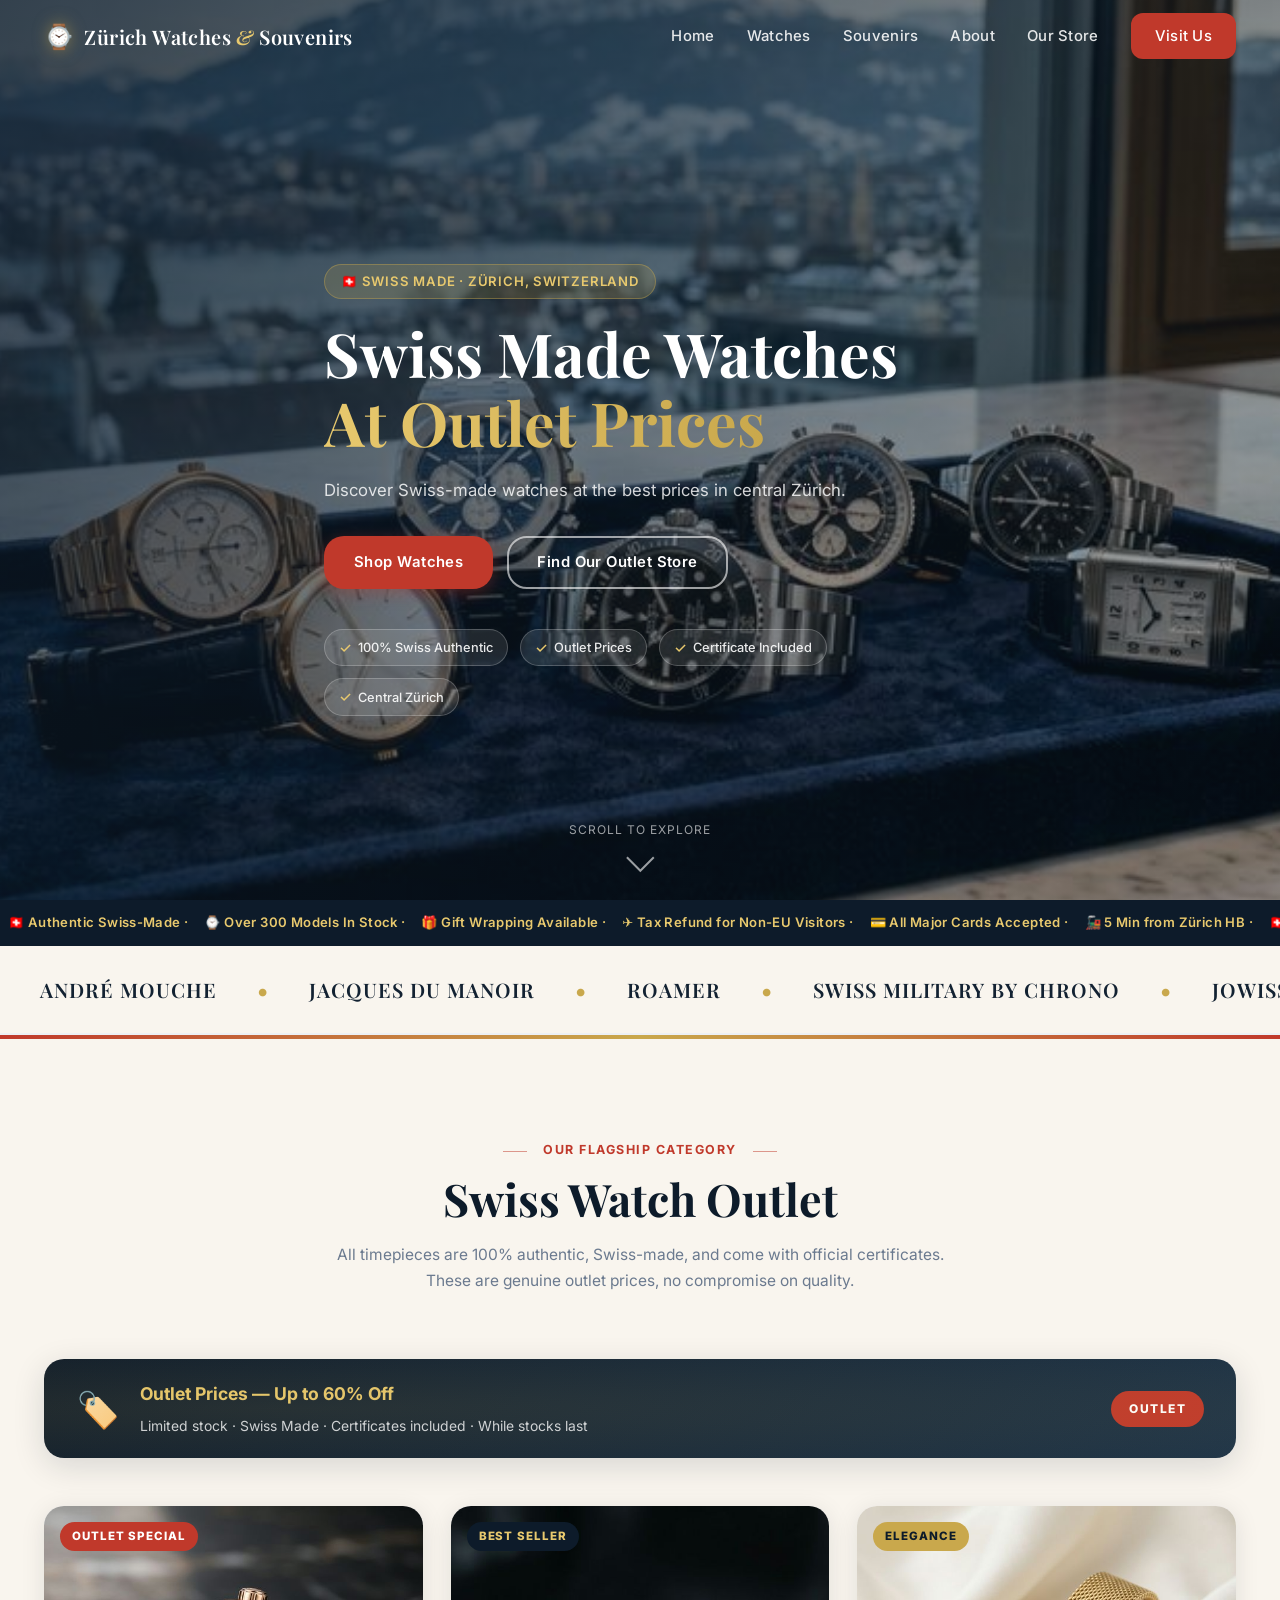
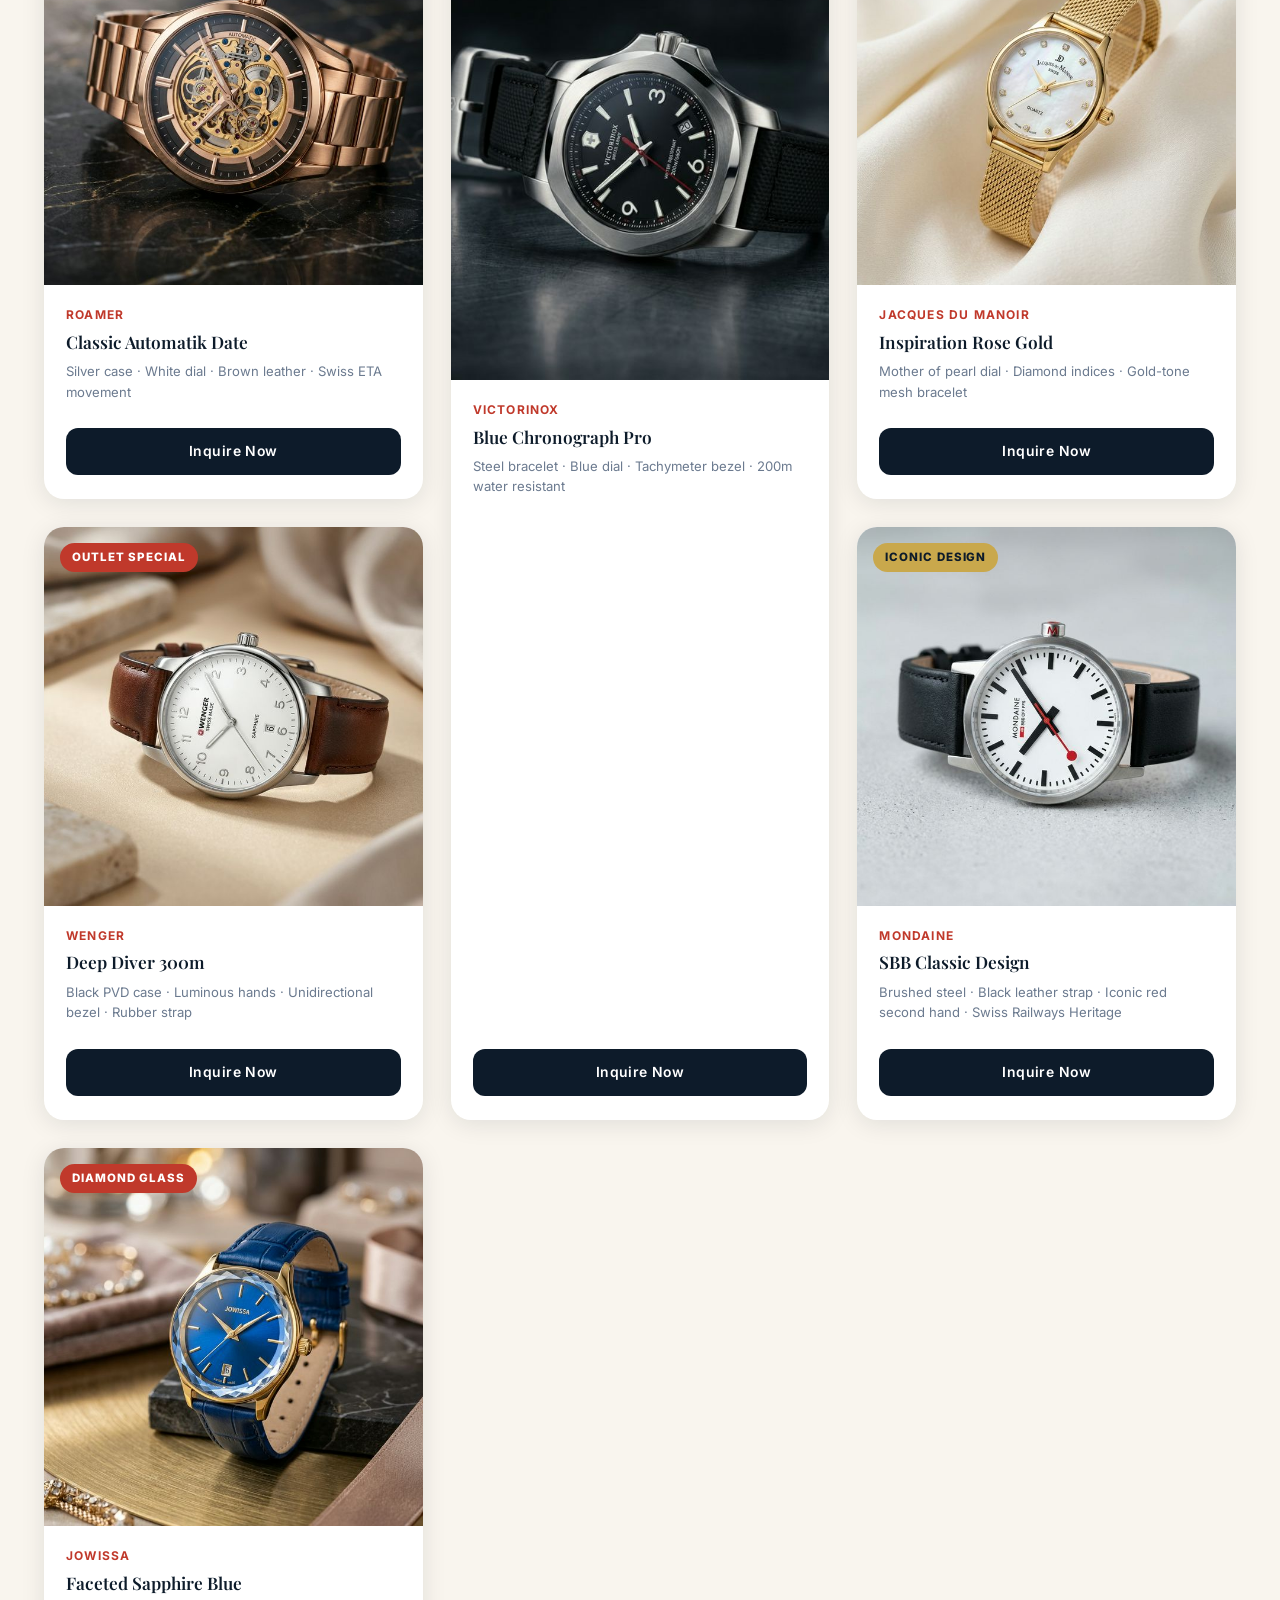
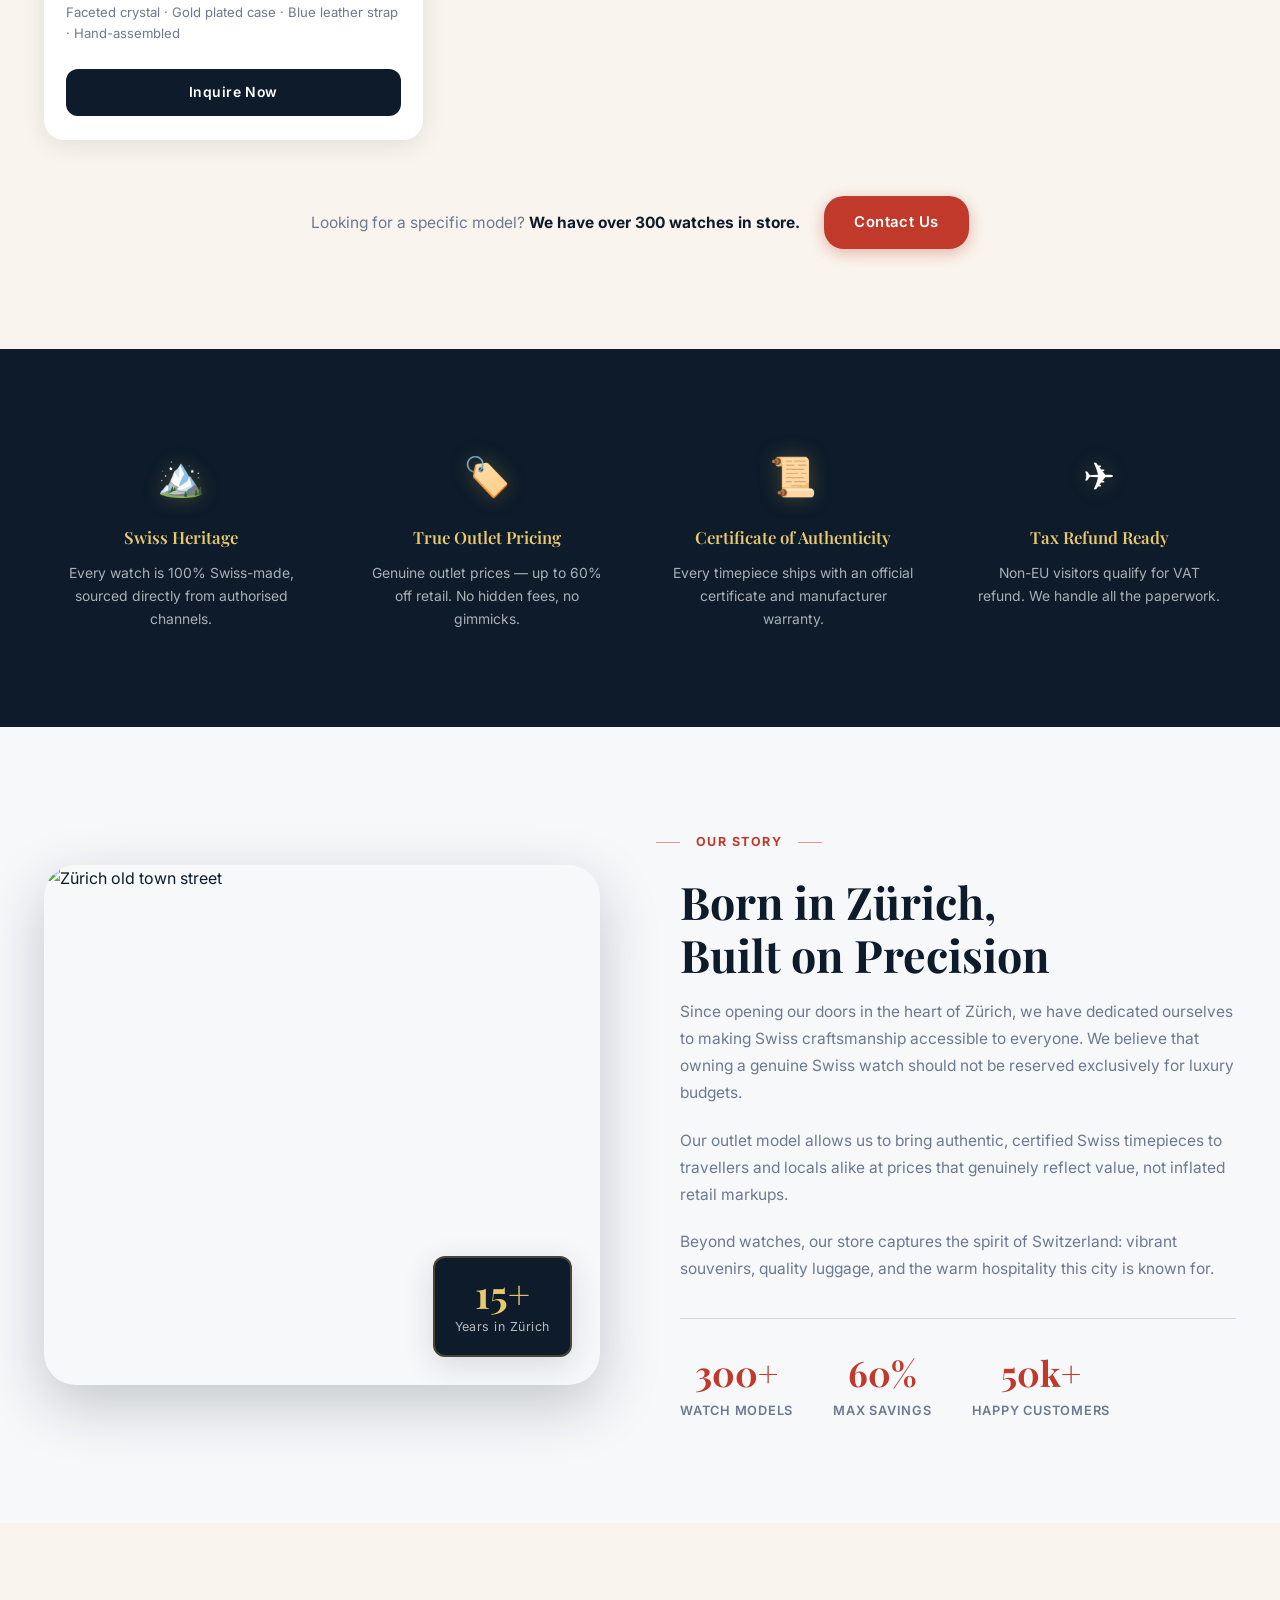
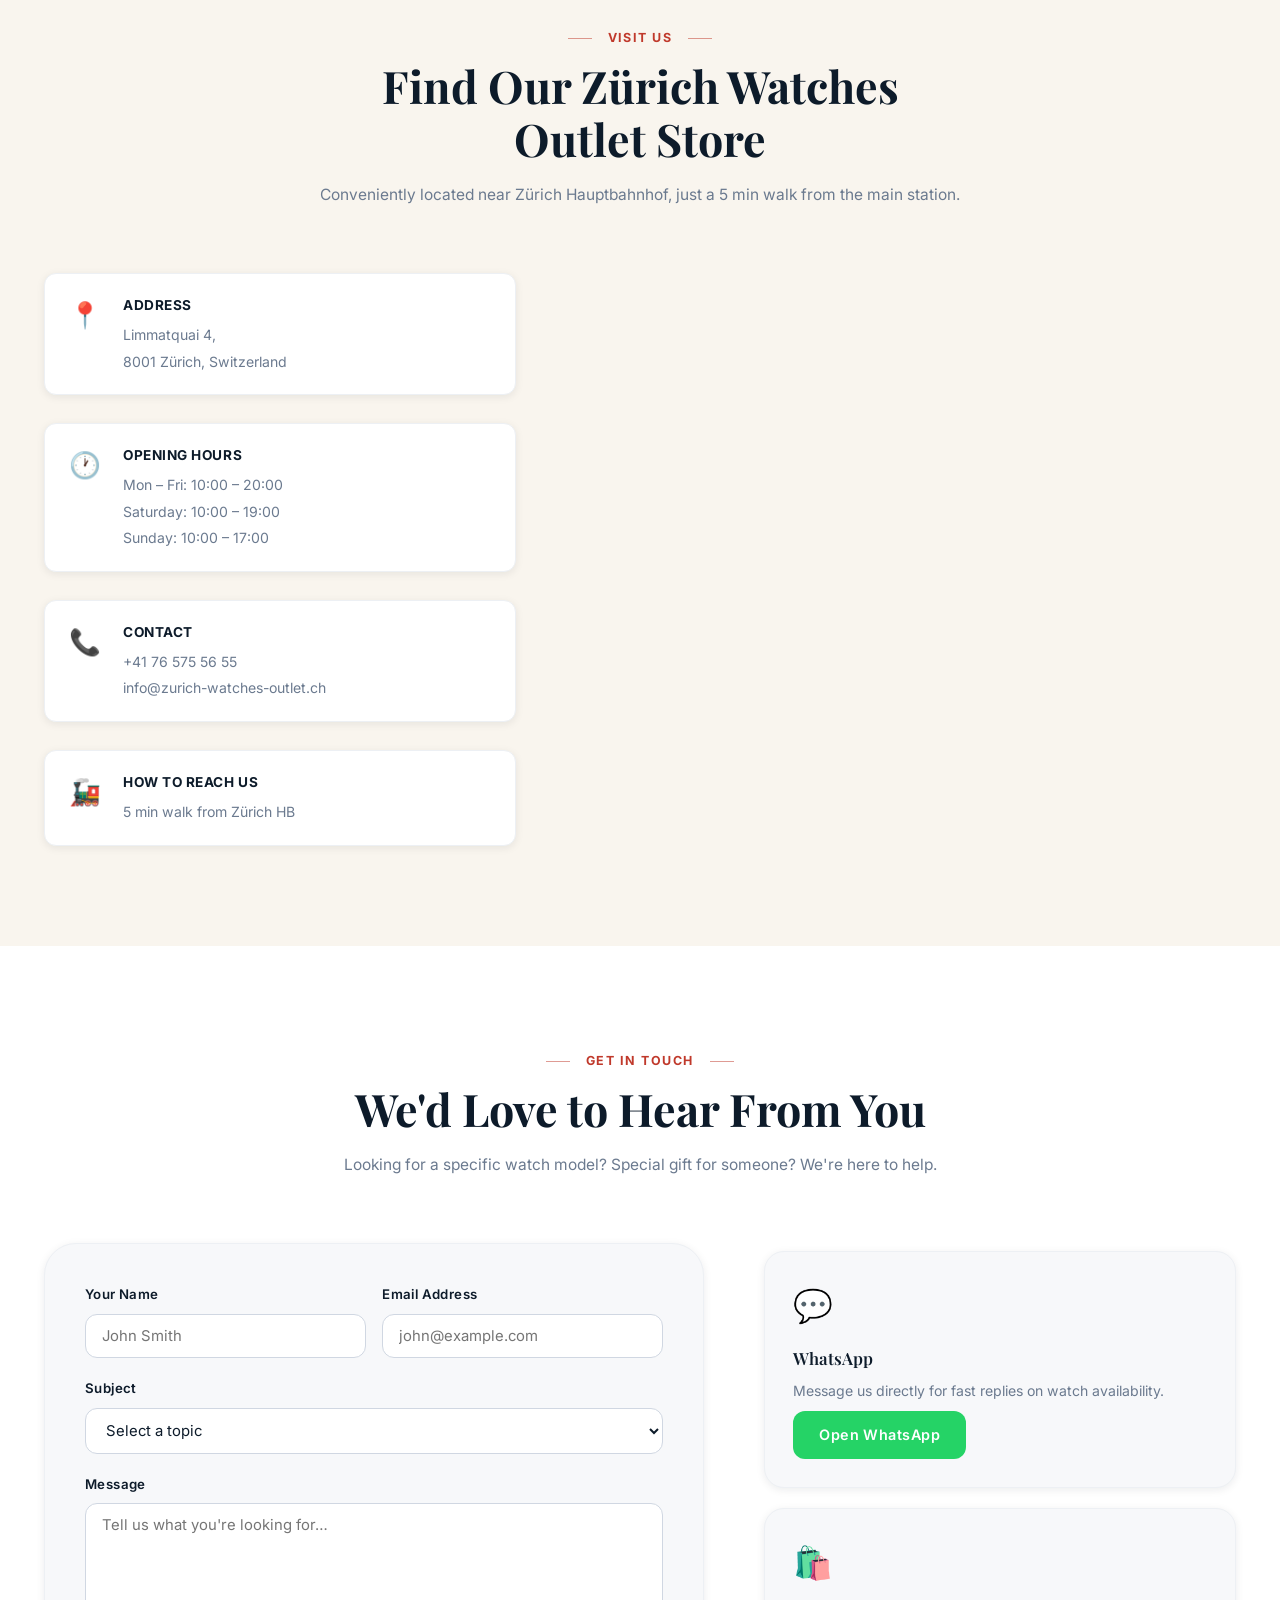
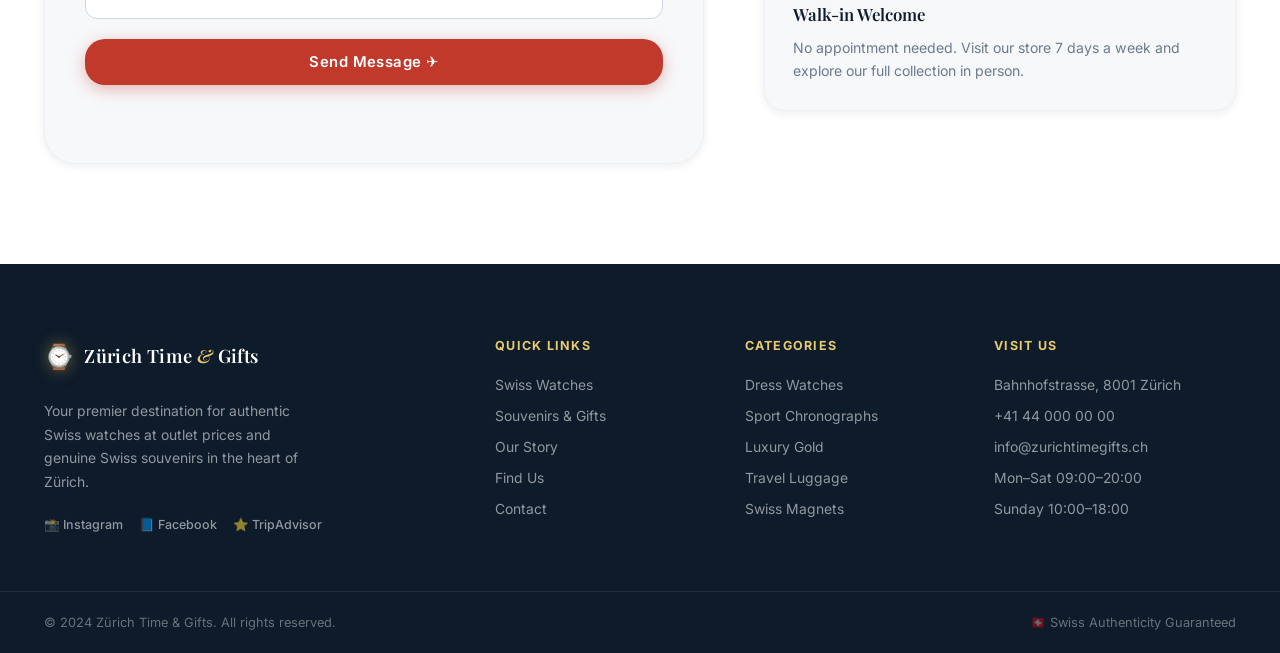
==== commit 9ae40f9b: "düzenle headeri" ====
--- a/index.html
+++ b/index.html
@@ -27,6 +27,7 @@
         <span class="logo-text">Zürich Watches <em>&</em> Souvenirs</span>
       </a>
       <nav class="navbar__links" id="navLinks">
+        <a href="index.html">Home</a>
         <a href="#watches">Watches</a>
         <a href="souvenirs.html">Souvenirs</a>
         <a href="#about">About</a>
@@ -127,7 +128,7 @@
         <span class="section__tag">Our Flagship Category</span>
         <h2 class="section__title">Swiss Watch Outlet</h2>
         <p class="section__sub">All timepieces are 100% authentic, Swiss-made, and come with official certificates.
-          These are genuine outlet prices — no compromise on quality.</p>
+          These are genuine outlet prices, no compromise on quality.</p>
       </div>
 
       <div class="outlet-banner">
@@ -143,9 +144,9 @@
 
         <!-- Watch 1 -->
         <div class="product-card product-card--watch" data-category="dress">
-          <div class="product-card__badge badge--sale">OUTLET −40%</div>
-          <div class="product-card__image-wrap">
-            <img src="images/watch-1.png" alt="Swiss Classic Dress Watch" loading="lazy" />
+          <div class="product-card__badge badge--sale">OUTLET SPECIAL</div>
+          <div class="product-card__image-wrap">
+            <img src="images/watch-roamer.png" alt="Roamer Swiss Watch" loading="lazy" />
             <div class="product-card__hover-actions">
               <button class="action-btn" aria-label="Quick view" onclick="openModal('watch1')">Quick View</button>
             </div>
@@ -154,7 +155,6 @@
             <span class="product-card__brand">Roamer</span>
             <h3 class="product-card__name">Classic Automatik Date</h3>
             <p class="product-card__desc">Silver case · White dial · Brown leather · Swiss ETA movement</p>
-
             <div class="product-card__rating">★★★★★ <span>(48 reviews)</span></div>
             <a href="#contact" class="btn btn--card">Inquire Now</a>
           </div>
@@ -164,7 +164,7 @@
         <div class="product-card product-card--watch featured-watch" data-category="sport">
           <div class="product-card__badge badge--hot">BEST SELLER</div>
           <div class="product-card__image-wrap">
-            <img src="images/watch-2.png" alt="Swiss Sport Chronograph" loading="lazy" />
+            <img src="images/watch-victorinox.png" alt="Victorinox Swiss Sport Watch" loading="lazy" />
             <div class="product-card__hover-actions">
               <button class="action-btn" aria-label="Quick view" onclick="openModal('watch2')">Quick View</button>
             </div>
@@ -173,7 +173,6 @@
             <span class="product-card__brand">Victorinox</span>
             <h3 class="product-card__name">Blue Chronograph Pro</h3>
             <p class="product-card__desc">Steel bracelet · Blue dial · Tachymeter bezel · 200m water resistant</p>
-
             <div class="product-card__rating">★★★★★ <span>(112 reviews)</span></div>
             <a href="#contact" class="btn btn--card">Inquire Now</a>
           </div>
@@ -181,29 +180,27 @@
 
         <!-- Watch 3 -->
         <div class="product-card product-card--watch" data-category="luxury">
-          <div class="product-card__badge badge--sale">OUTLET −35%</div>
-          <div class="product-card__image-wrap">
-            <img src="images/watch-3.png" alt="Swiss Rose Gold Luxury Watch" loading="lazy" />
+          <div class="product-card__badge badge--new">ELEGANCE</div>
+          <div class="product-card__image-wrap">
+            <img src="images/watch-jacques.png" alt="Jacques du Manoir Luxury Watch" loading="lazy" />
             <div class="product-card__hover-actions">
               <button class="action-btn" aria-label="Quick view" onclick="openModal('watch3')">Quick View</button>
             </div>
           </div>
           <div class="product-card__body">
-            <span class="product-card__brand">Mathey-Tissot</span>
-            <h3 class="product-card__name">Rose Gold Diamond Edition</h3>
-            <p class="product-card__desc">18K rose gold · Diamond indices · Champagne dial · Leather strap</p>
-
-            <div class="product-card__rating">★★★★½ <span>(29 reviews)</span></div>
-            <a href="#contact" class="btn btn--card">Inquire Now</a>
-          </div>
-        </div>
-
-        <!-- Watch 4 — Placeholder via unsplash -->
+            <span class="product-card__brand">Jacques du Manoir</span>
+            <h3 class="product-card__name">Inspiration Rose Gold</h3>
+            <p class="product-card__desc">Mother of pearl dial · Diamond indices · Gold-tone mesh bracelet</p>
+            <div class="product-card__rating">★★★★★ <span>(29 reviews)</span></div>
+            <a href="#contact" class="btn btn--card">Inquire Now</a>
+          </div>
+        </div>
+
+        <!-- Watch 4 -->
         <div class="product-card product-card--watch" data-category="sport">
-          <div class="product-card__badge badge--sale">OUTLET −50%</div>
-          <div class="product-card__image-wrap">
-            <img src="https://images.unsplash.com/photo-1523170335258-f5ed11844a49?w=480&q=80" alt="Swiss Diver Watch"
-              loading="lazy" />
+          <div class="product-card__badge badge--sale">OUTLET SPECIAL</div>
+          <div class="product-card__image-wrap">
+            <img src="images/watch-wenger.png" alt="Wenger Swiss Watch" loading="lazy" />
             <div class="product-card__hover-actions">
               <button class="action-btn" aria-label="Quick view" onclick="openModal('watch4')">Quick View</button>
             </div>
@@ -212,7 +209,6 @@
             <span class="product-card__brand">Wenger</span>
             <h3 class="product-card__name">Deep Diver 300m</h3>
             <p class="product-card__desc">Black PVD case · Luminous hands · Unidirectional bezel · Rubber strap</p>
-
             <div class="product-card__rating">★★★★★ <span>(67 reviews)</span></div>
             <a href="#contact" class="btn btn--card">Inquire Now</a>
           </div>
@@ -220,20 +216,18 @@
 
         <!-- Watch 5 -->
         <div class="product-card product-card--watch" data-category="dress">
-          <div class="product-card__badge badge--new">NEW IN</div>
-          <div class="product-card__image-wrap">
-            <img src="https://images.unsplash.com/photo-1434056886845-dac89ffe9b56?w=480&q=80"
-              alt="Minimalist Swiss Watch" loading="lazy" />
+          <div class="product-card__badge badge--new">ICONIC DESIGN</div>
+          <div class="product-card__image-wrap">
+            <img src="images/watch-mondaine.png" alt="Mondaine Swiss Watch" loading="lazy" />
             <div class="product-card__hover-actions">
               <button class="action-btn" aria-label="Quick view" onclick="openModal('watch5')">Quick View</button>
             </div>
           </div>
           <div class="product-card__body">
             <span class="product-card__brand">Mondaine</span>
-            <h3 class="product-card__name">Ultra-Slim Moonphase</h3>
-            <p class="product-card__desc">Titanium case · Blue soleil dial · Moonphase complication · Sapphire crystal
-            </p>
-
+            <h3 class="product-card__name">SBB Classic Design</h3>
+            <p class="product-card__desc">Brushed steel · Black leather strap · Iconic red second hand · Swiss Railways
+              Heritage</p>
             <div class="product-card__rating">★★★★★ <span>(34 reviews)</span></div>
             <a href="#contact" class="btn btn--card">Inquire Now</a>
           </div>
@@ -241,19 +235,17 @@
 
         <!-- Watch 6 -->
         <div class="product-card product-card--watch" data-category="luxury">
-          <div class="product-card__badge badge--sale">OUTLET −45%</div>
-          <div class="product-card__image-wrap">
-            <img src="https://images.unsplash.com/photo-1587836374828-4dbafa94cf0e?w=480&q=80"
-              alt="Gold Swiss Pocket Watch" loading="lazy" />
+          <div class="product-card__badge badge--sale">DIAMOND GLASS</div>
+          <div class="product-card__image-wrap">
+            <img src="images/watch-jowissa.png" alt="Jowissa Luxury Watch" loading="lazy" />
             <div class="product-card__hover-actions">
               <button class="action-btn" aria-label="Quick view" onclick="openModal('watch6')">Quick View</button>
             </div>
           </div>
           <div class="product-card__body">
             <span class="product-card__brand">Jowissa</span>
-            <h3 class="product-card__name">Grand Complication Gold</h3>
-            <p class="product-card__desc">Yellow gold case · Skeleton dial · Hand-wound movement · Museum piece</p>
-
+            <h3 class="product-card__name">Faceted Sapphire Blue</h3>
+            <p class="product-card__desc">Faceted crystal · Gold plated case · Blue leather strap · Hand-assembled</p>
             <div class="product-card__rating">★★★★★ <span>(15 reviews)</span></div>
             <a href="#contact" class="btn btn--card">Inquire Now</a>
           </div>
@@ -334,44 +326,6 @@
   </section>
 
   <!-- ============ TESTIMONIALS ============ -->
-  <section class="testimonials-section">
-    <div class="container">
-      <div class="section__header">
-        <span class="section__tag">Customer Reviews</span>
-        <h2 class="section__title">What Our Visitors Say</h2>
-      </div>
-      <div class="testimonials-grid">
-        <div class="testimonial-card">
-          <div class="testimonial-stars">★★★★★</div>
-          <p>"Found the perfect Swiss watch at an incredible price. The staff were incredibly knowledgeable and the
-            certificate of authenticity gave me total peace of mind."</p>
-          <div class="testimonial-author">
-            <div class="author-avatar">JM</div>
-            <div><strong>James M.</strong><span>Tourist from London, UK</span></div>
-          </div>
-        </div>
-        <div class="testimonial-card">
-          <div class="testimonial-stars">★★★★★</div>
-          <p>"I spent an afternoon in their shop and left with a chronograph I had been eyeing for years — at nearly
-            half the price I had seen elsewhere. Absolutely recommend!"</p>
-          <div class="testimonial-author">
-            <div class="author-avatar">SB</div>
-            <div><strong>Sofia B.</strong><span>Visitor from Barcelona, Spain</span></div>
-          </div>
-        </div>
-        <div class="testimonial-card">
-          <div class="testimonial-stars">★★★★★</div>
-          <p>"Amazing selection of Swiss magnets and traditional gifts for my family. Prices are very reasonable and the
-            location is super convenient near the main station."</p>
-          <div class="testimonial-author">
-            <div class="author-avatar">KT</div>
-            <div><strong>Kenji T.</strong><span>Visitor from Tokyo, Japan</span></div>
-          </div>
-        </div>
-      </div>
-    </div>
-  </section>
-
   <!-- ============ STORE / MAP SECTION ============ -->
   <section class="section store-section" id="store">
     <div class="container">
--- a/style.css
+++ b/style.css
@@ -89,8 +89,7 @@
 }
 
 .navbar.scrolled {
-  background: rgba(19, 34, 50, 0.97);
-  /* #132232 */
+  background: #132232 !important;
   backdrop-filter: blur(16px);
   -webkit-backdrop-filter: blur(16px);
   box-shadow: 0 4px 24px rgba(0, 0, 0, .35);
@@ -1421,6 +1420,14 @@
   color: rgba(255, 255, 255, .38);
 }
 
+/* Global Hiding as per user request (Prices & Ratings) */
+.product-card__prices,
+.souvenir-price,
+.modal__info .product-card__prices,
+.product-card__rating {
+  display: none !important;
+}
+
 /* ============ MODAL ============ */
 .modal-overlay {
   position: fixed;
@@ -1601,8 +1608,9 @@
     /* #132232 */
     backdrop-filter: blur(16px);
     align-items: center;
-    justify-content: center;
-    gap: 32px;
+    justify-content: flex-start;
+    padding-top: 100px;
+    gap: 28px;
     z-index: 999;
   }
 
@@ -1625,6 +1633,16 @@
 
   .navbar__hamburger.active span:nth-child(3) {
     transform: translateY(-7px) rotate(-45deg);
+  }
+
+  .hero {
+    align-items: flex-start;
+    padding-top: 120px;
+    min-height: 580px;
+  }
+
+  .hero__content {
+    padding-top: 0;
   }
 
   .hero__title {
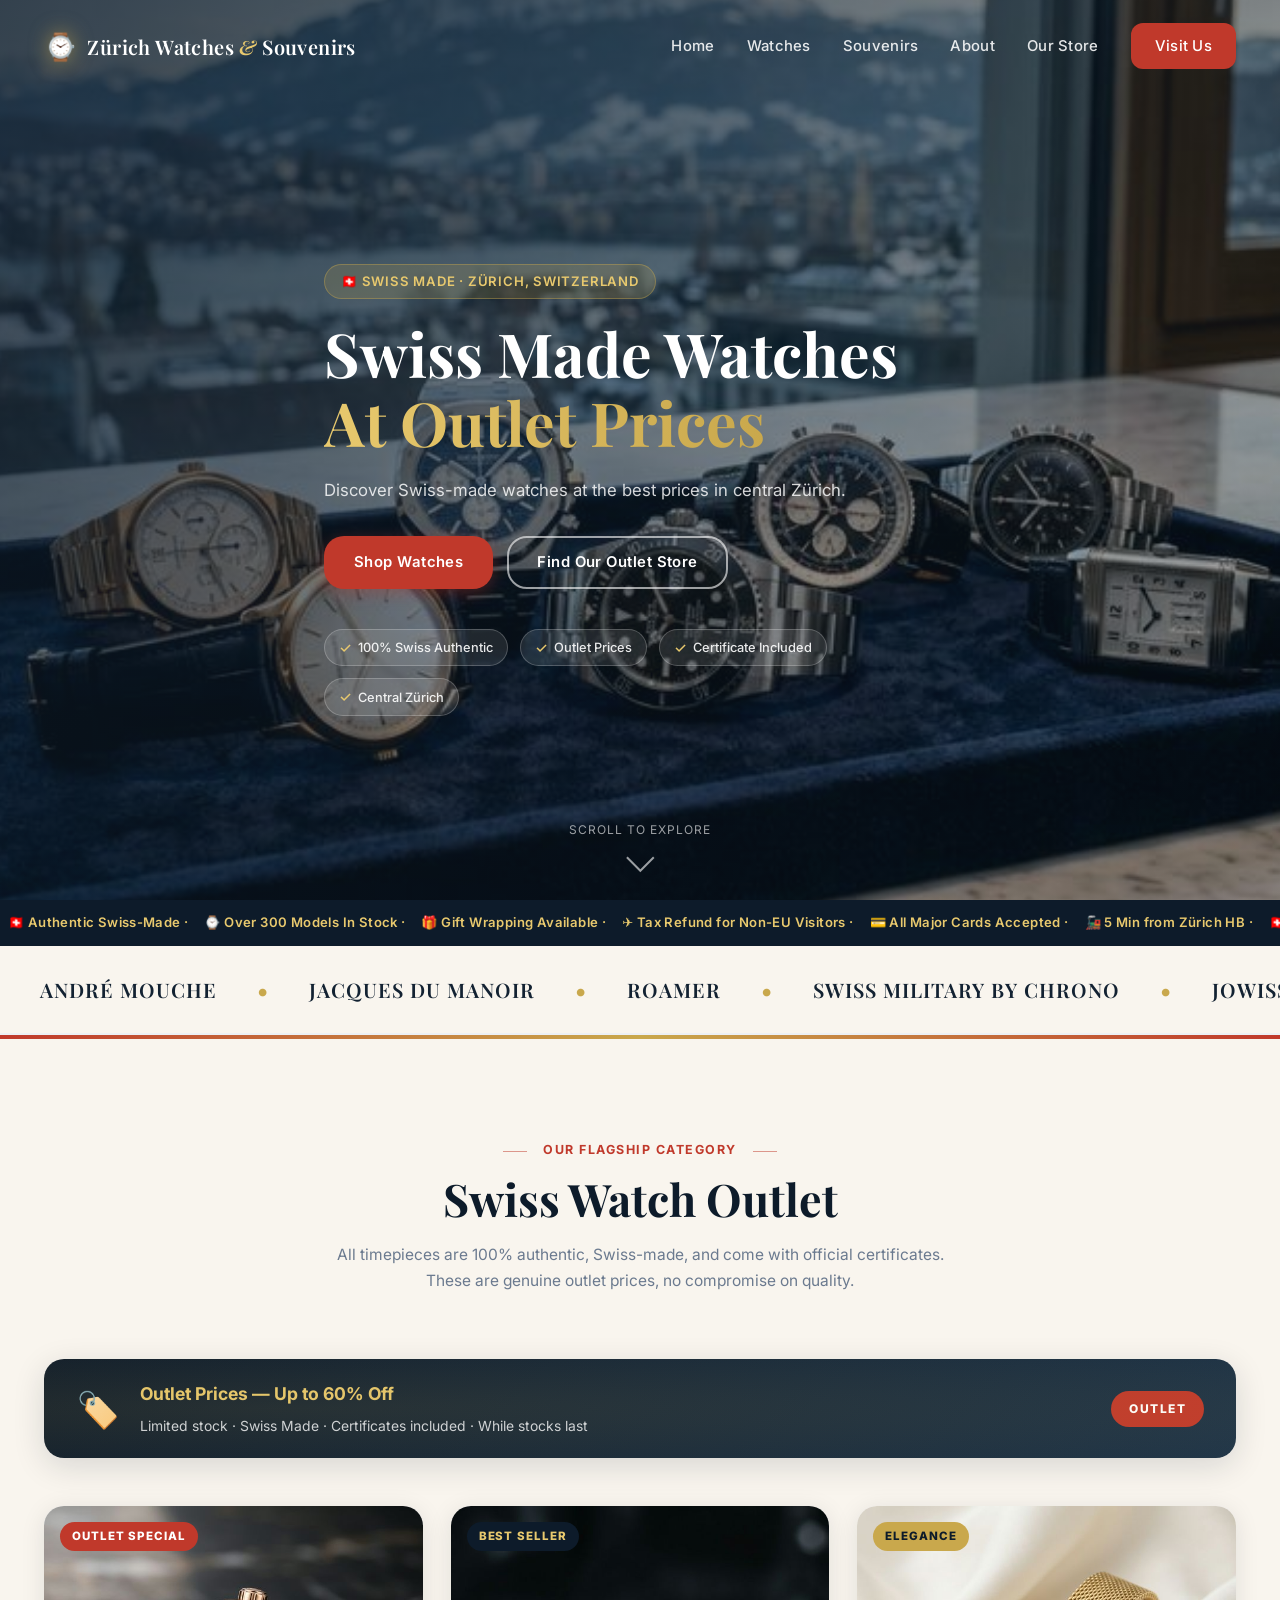
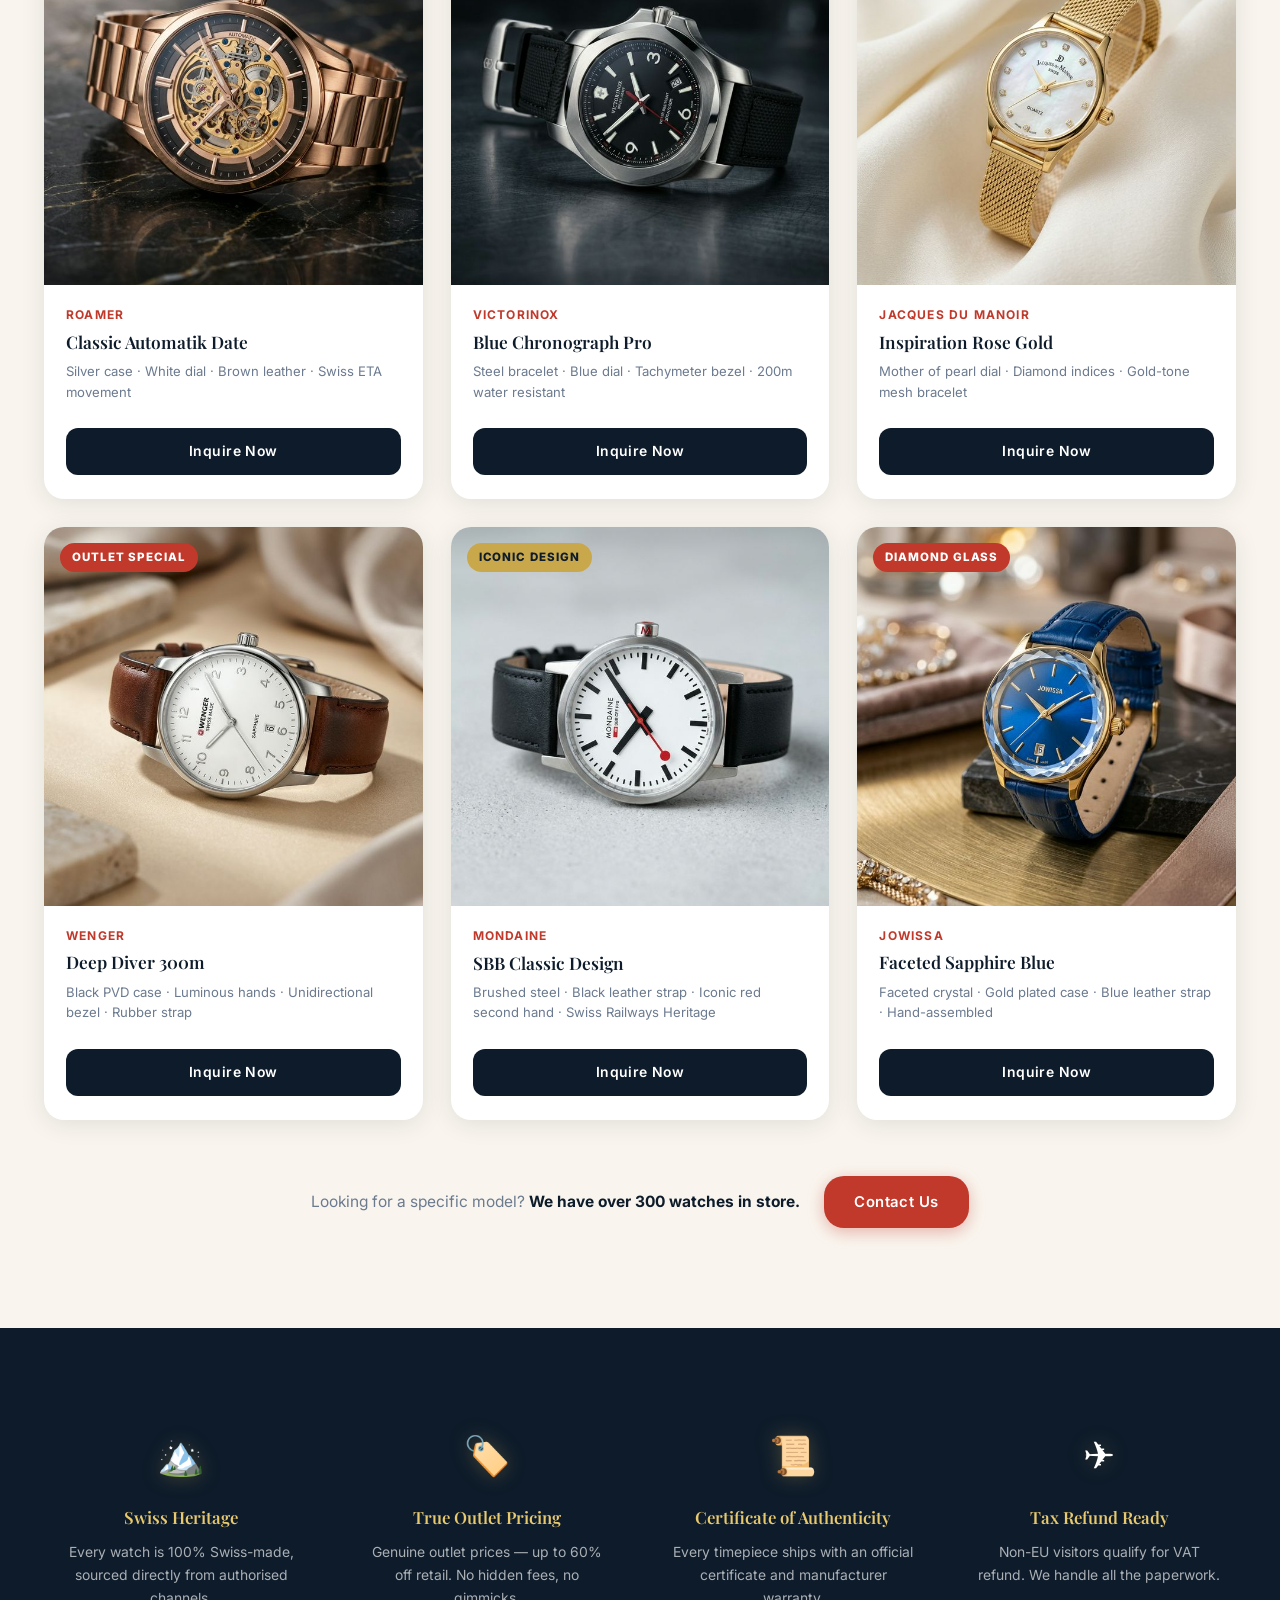
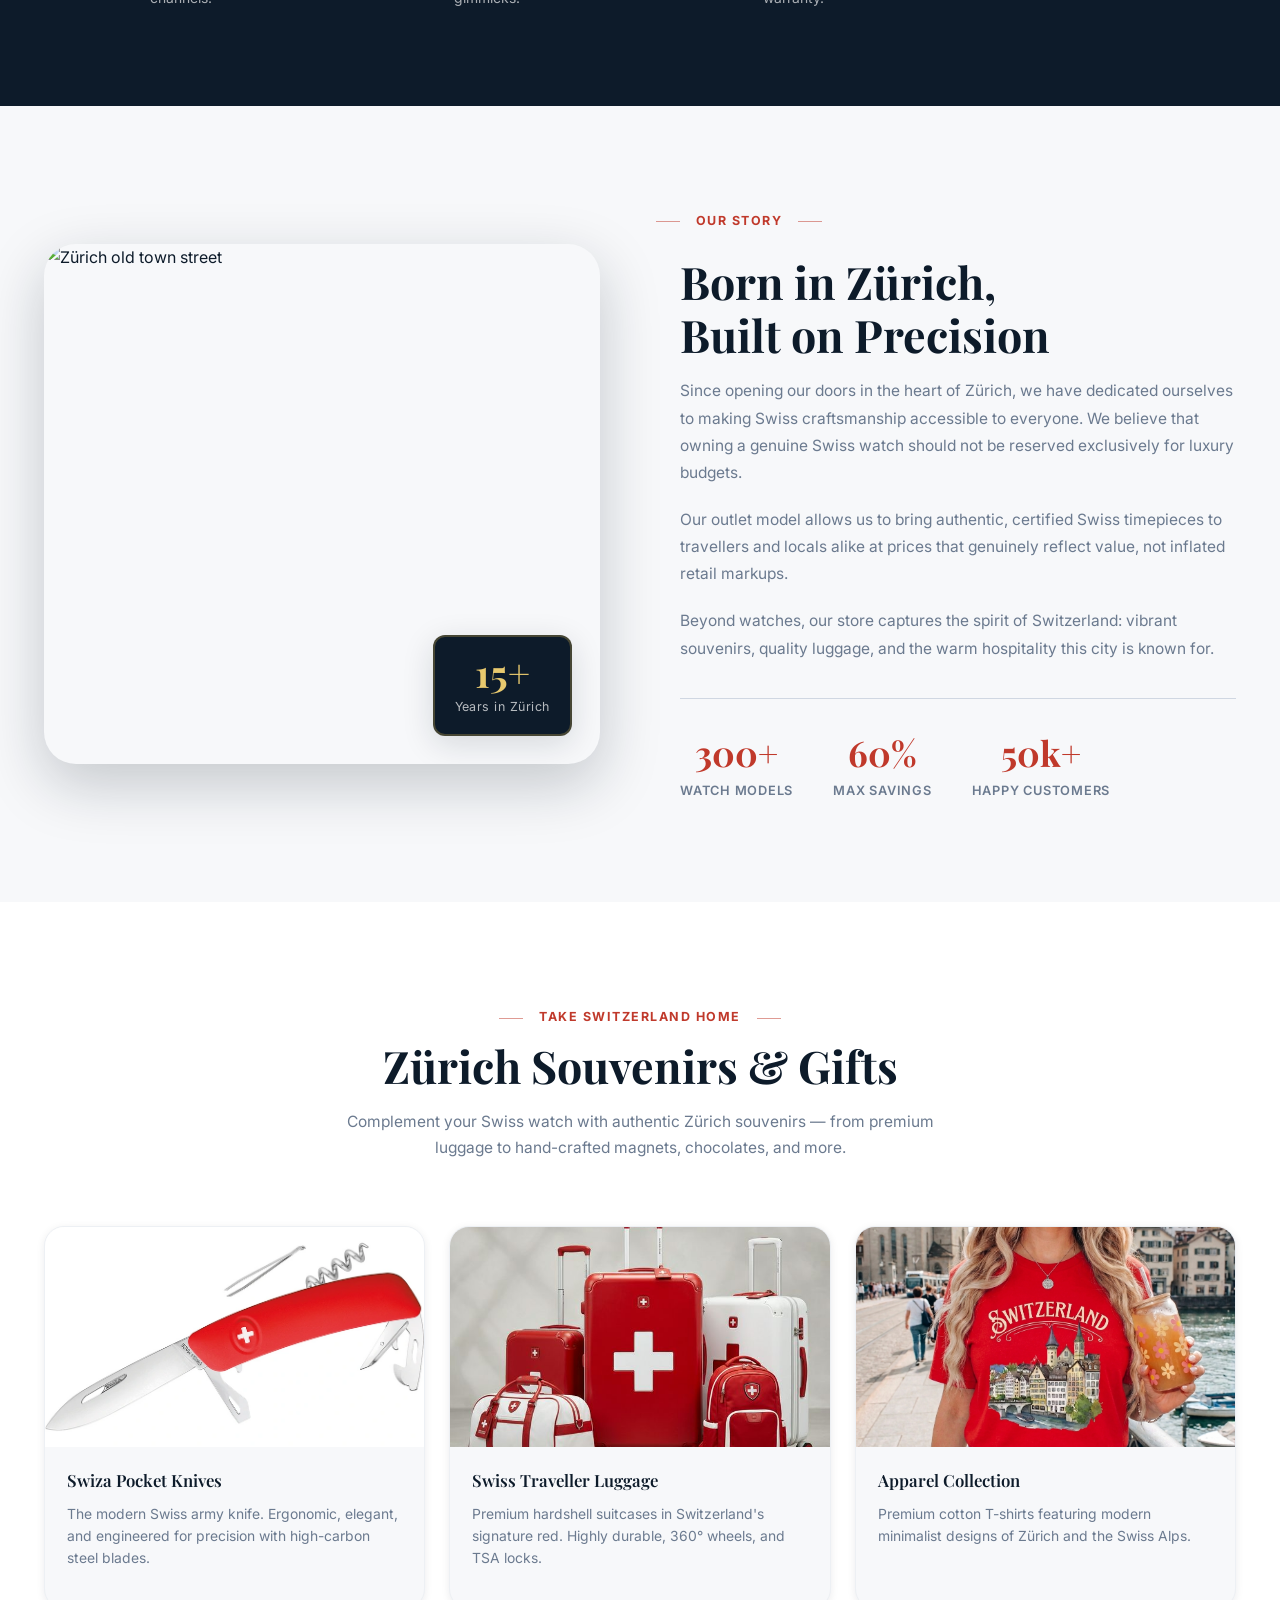
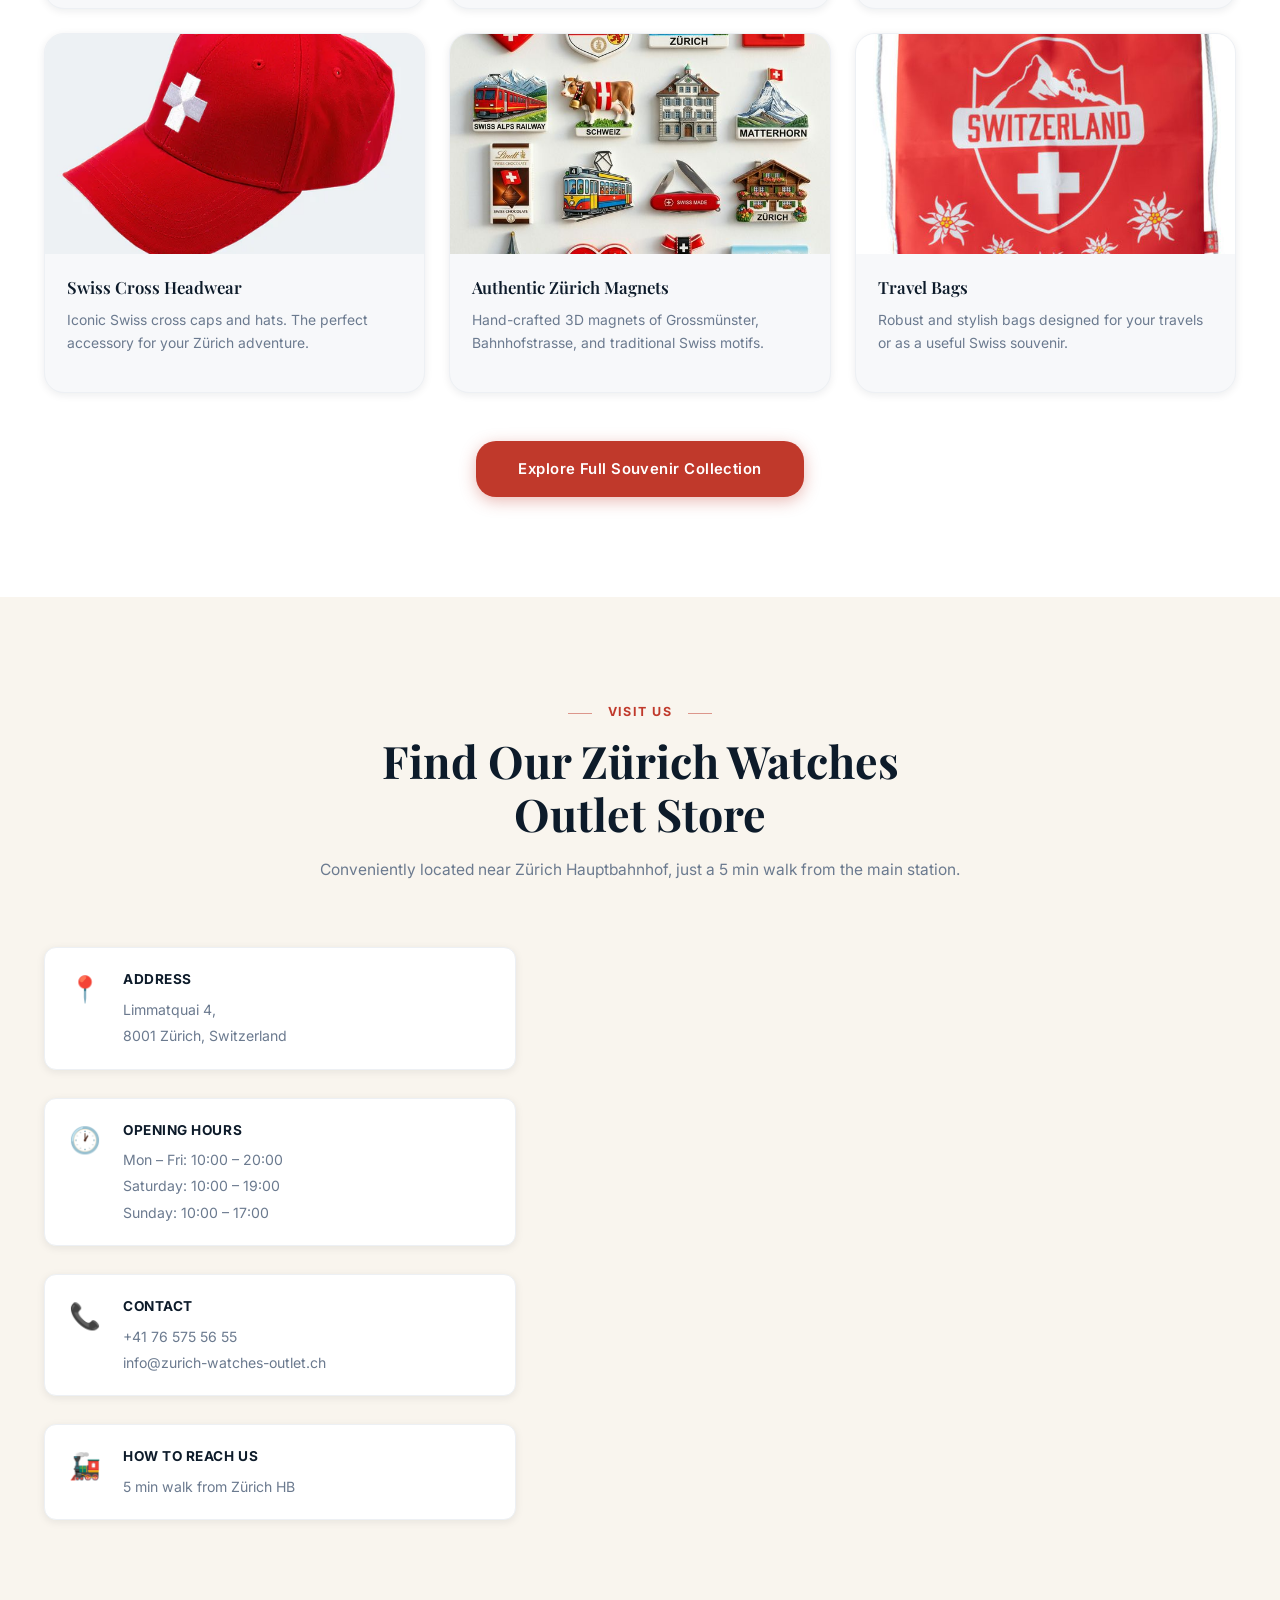
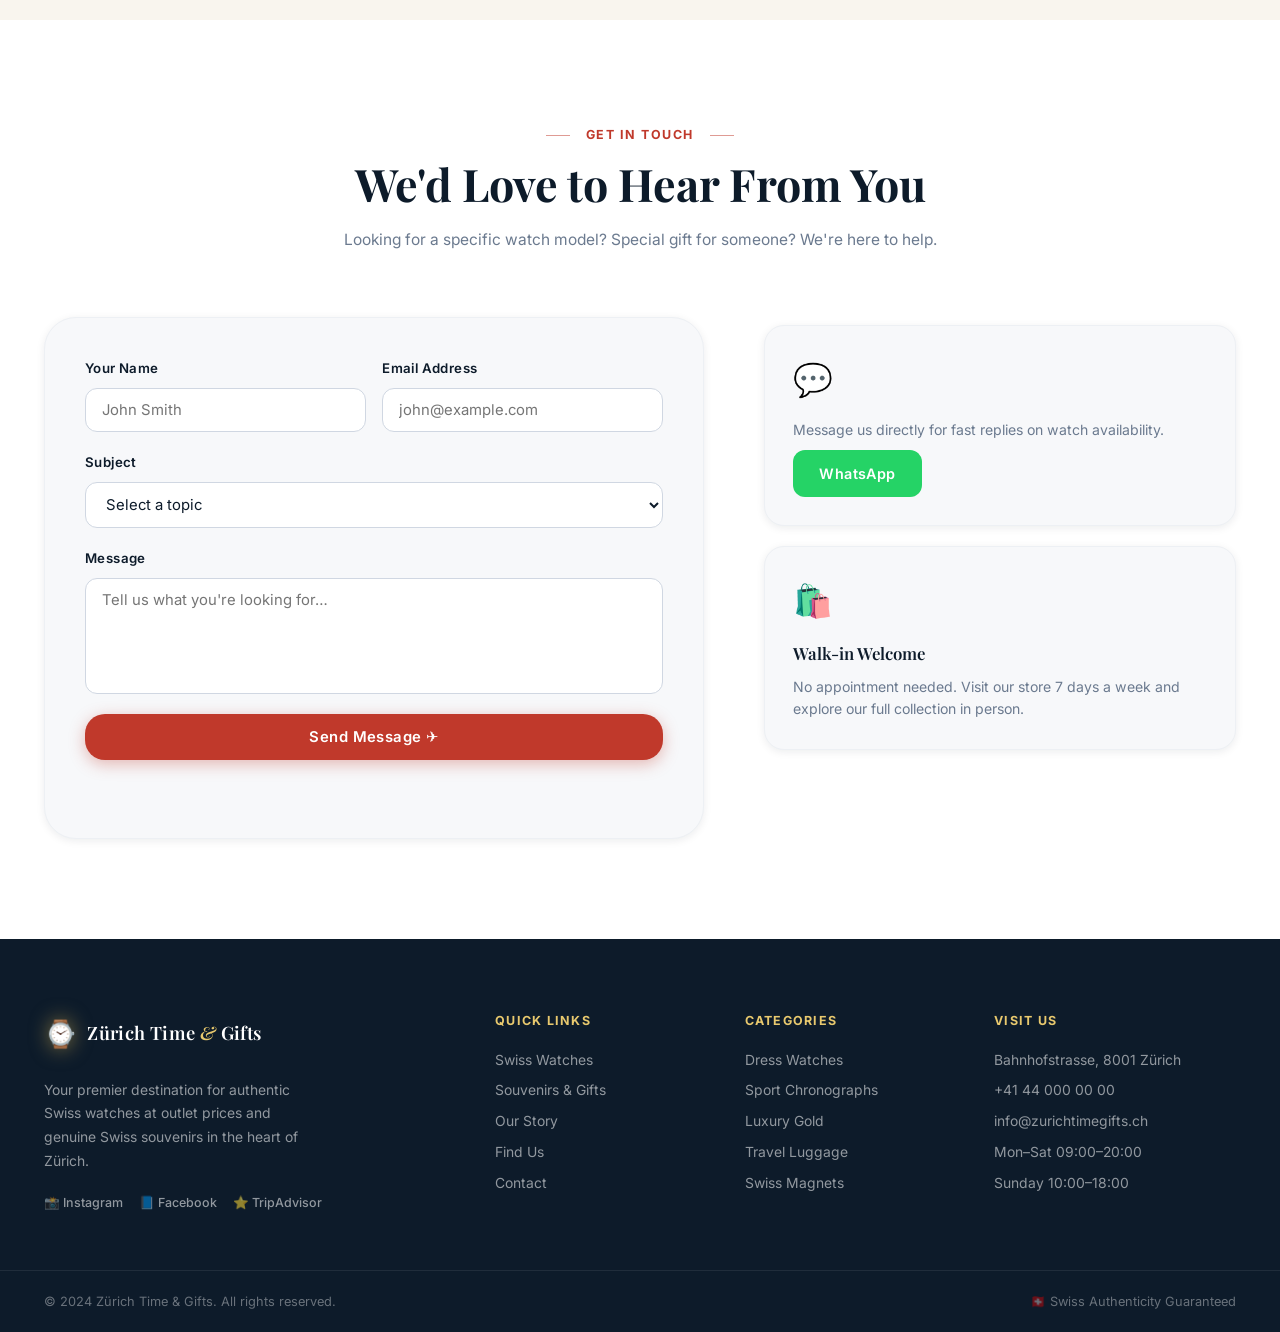
==== commit 91e6c9ce: "17 haziran sabah degisiklikleri , ilk gosterim oncesi" ====
--- a/index.html
+++ b/index.html
@@ -32,7 +32,7 @@
         <a href="souvenirs.html">Souvenirs</a>
         <a href="#about">About</a>
         <a href="#store">Our Store</a>
-        <a href="#contact" class="btn btn--nav">Visit Us</a>
+        <a href="#store" class="btn btn--nav">Visit Us</a>
       </nav>
       <button class="navbar__hamburger" id="hamburger" aria-label="Open menu">
         <span></span><span></span><span></span>
@@ -146,7 +146,7 @@
         <div class="product-card product-card--watch" data-category="dress">
           <div class="product-card__badge badge--sale">OUTLET SPECIAL</div>
           <div class="product-card__image-wrap">
-            <img src="images/watch-roamer.png" alt="Roamer Swiss Watch" loading="lazy" />
+            <img src="images/watch-roamer.png" alt="Roamer Swiss Watch" />
             <div class="product-card__hover-actions">
               <button class="action-btn" aria-label="Quick view" onclick="openModal('watch1')">Quick View</button>
             </div>
@@ -164,7 +164,7 @@
         <div class="product-card product-card--watch featured-watch" data-category="sport">
           <div class="product-card__badge badge--hot">BEST SELLER</div>
           <div class="product-card__image-wrap">
-            <img src="images/watch-victorinox.png" alt="Victorinox Swiss Sport Watch" loading="lazy" />
+            <img src="images/watch-victorinox.png" alt="Victorinox Swiss Sport Watch" />
             <div class="product-card__hover-actions">
               <button class="action-btn" aria-label="Quick view" onclick="openModal('watch2')">Quick View</button>
             </div>
@@ -182,7 +182,7 @@
         <div class="product-card product-card--watch" data-category="luxury">
           <div class="product-card__badge badge--new">ELEGANCE</div>
           <div class="product-card__image-wrap">
-            <img src="images/watch-jacques.png" alt="Jacques du Manoir Luxury Watch" loading="lazy" />
+            <img src="images/watch-jacques.png" alt="Jacques du Manoir Luxury Watch" />
             <div class="product-card__hover-actions">
               <button class="action-btn" aria-label="Quick view" onclick="openModal('watch3')">Quick View</button>
             </div>
@@ -200,7 +200,7 @@
         <div class="product-card product-card--watch" data-category="sport">
           <div class="product-card__badge badge--sale">OUTLET SPECIAL</div>
           <div class="product-card__image-wrap">
-            <img src="images/watch-wenger.png" alt="Wenger Swiss Watch" loading="lazy" />
+            <img src="images/watch-wenger.png" alt="Wenger Swiss Watch" />
             <div class="product-card__hover-actions">
               <button class="action-btn" aria-label="Quick view" onclick="openModal('watch4')">Quick View</button>
             </div>
@@ -218,7 +218,7 @@
         <div class="product-card product-card--watch" data-category="dress">
           <div class="product-card__badge badge--new">ICONIC DESIGN</div>
           <div class="product-card__image-wrap">
-            <img src="images/watch-mondaine.png" alt="Mondaine Swiss Watch" loading="lazy" />
+            <img src="images/watch-mondaine.png" alt="Mondaine Swiss Watch" />
             <div class="product-card__hover-actions">
               <button class="action-btn" aria-label="Quick view" onclick="openModal('watch5')">Quick View</button>
             </div>
@@ -237,7 +237,7 @@
         <div class="product-card product-card--watch" data-category="luxury">
           <div class="product-card__badge badge--sale">DIAMOND GLASS</div>
           <div class="product-card__image-wrap">
-            <img src="images/watch-jowissa.png" alt="Jowissa Luxury Watch" loading="lazy" />
+            <img src="images/watch-jowissa.png" alt="Jowissa Luxury Watch" />
             <div class="product-card__hover-actions">
               <button class="action-btn" aria-label="Quick view" onclick="openModal('watch6')">Quick View</button>
             </div>
@@ -290,8 +290,8 @@
   <section class="section about-section" id="about">
     <div class="container about-inner">
       <div class="about-image">
-        <img src="https://images.unsplash.com/photo-1524592094714-0f0654e20314?w=720&q=80" alt="Zürich old town street"
-          loading="lazy" />
+        <img src="https://images.unsplash.com/photo-1524592094714-0f0654e20314?w=720&q=80"
+          alt="Zürich old town street" />
         <div class="about-image__badge">
           <span class="big-num">15+</span>
           <span>Years in Zürich</span>
@@ -325,6 +325,90 @@
     </div>
   </section>
 
+  <!-- ============ SOUVENIRS SECTION ============ -->
+  <section class="section souvenirs-section" id="souvenirs-preview">
+    <div class="container">
+      <div class="section__header">
+        <span class="section__tag">Take Switzerland Home</span>
+        <h2 class="section__title">Zürich Souvenirs & Gifts</h2>
+        <p class="section__sub">Complement your Swiss watch with authentic Zürich souvenirs — from premium
+          luggage to
+          hand-crafted magnets, chocolates, and more.</p>
+      </div>
+
+      <div class="souvenir-grid">
+
+        <div class="souvenir-card">
+          <div class="souvenir-card__image">
+            <img src="/images/swiza.webp" alt="Swiza Swiss Pocket Knife" />
+          </div>
+          <div class="souvenir-card__body">
+            <h3>Swiza Pocket Knives</h3>
+            <p>The modern Swiss army knife. Ergonomic, elegant, and engineered for precision with
+              high-carbon steel blades.</p>
+          </div>
+        </div>
+
+        <div class="souvenir-card souvenir-card--featured">
+          <div class="souvenir-card__image">
+            <img src="images/luggage.png" alt="Swiss design luggage" />
+          </div>
+          <div class="souvenir-card__body">
+            <h3>Swiss Traveller Luggage</h3>
+            <p>Premium hardshell suitcases in Switzerland's signature red. Highly durable, 360° wheels, and
+              TSA locks.</p>
+          </div>
+        </div>
+
+        <div class="souvenir-card">
+          <div class="souvenir-card__image">
+            <img src="/images/tshirt.png" alt="Zürich Souvenir T-shirt" />
+          </div>
+          <div class="souvenir-card__body">
+            <h3>Apparel Collection</h3>
+            <p>Premium cotton T-shirts featuring modern minimalist designs of Zürich and the Swiss Alps.</p>
+          </div>
+        </div>
+
+        <div class="souvenir-card">
+          <div class="souvenir-card__image">
+            <img src="/images/cap.webp" alt="Swiss Cross Cap" />
+          </div>
+          <div class="souvenir-card__body">
+            <h3>Swiss Cross Headwear</h3>
+            <p>Iconic Swiss cross caps and hats. The perfect accessory for your Zürich adventure.</p>
+          </div>
+        </div>
+
+        <div class="souvenir-card">
+          <div class="souvenir-card__image">
+            <img src="images/souvenir-magnets.png" alt="Zürich Magnets" />
+          </div>
+          <div class="souvenir-card__body">
+            <h3>Authentic Zürich Magnets</h3>
+            <p>Hand-crafted 3D magnets of Grossmünster, Bahnhofstrasse, and traditional Swiss motifs.</p>
+          </div>
+        </div>
+
+        <div class="souvenir-card">
+          <div class="souvenir-card__image">
+            <img src="/images/canta.jpg" alt="Premium Swiss Travel Bag" />
+          </div>
+          <div class="souvenir-card__body">
+            <h3>Travel Bags</h3>
+            <p>Robust and stylish bags designed for your travels or as a useful Swiss souvenir.</p>
+          </div>
+        </div>
+
+      </div>
+
+      <div style="text-align: center; margin-top: 48px; display: flex; justify-content: center;">
+        <a href="souvenirs.html" class="btn btn--primary" style="padding: 14px 40px;">Explore Full Souvenir
+          Collection</a>
+      </div>
+    </div>
+  </section>
+
   <!-- ============ TESTIMONIALS ============ -->
   <!-- ============ STORE / MAP SECTION ============ -->
   <section class="section store-section" id="store">
@@ -367,9 +451,11 @@
           </div>
         </div>
         <div class="store-map">
+
           <iframe title="Zürich Outlet Store Location"
-            src="https://www.openstreetmap.org/export/embed.html?bbox=8.527%2C47.372%2C8.548%2C47.381&layer=mapnik&marker=47.3769%2C8.5417"
-            width="100%" height="400" style="border:0; border-radius:12px;" allowfullscreen="" loading="lazy">
+            src="https://www.google.com/maps/embed?pb=!1m18!1m12!1m3!1d2702.2519442508174!2d8.542435511875798!3d47.36800097104867!2m3!1f0!2f0!3f0!3m2!1i1024!2i768!4f13.1!3m3!1m2!1s0x479aa0ab117f5bb5%3A0x896a40899adde6f4!2sLimmatquai%204%2C%208001%20Z%C3%BCrich!5e0!3m2!1sen!2sch!4v1781675299813!5m2!1sen!2sch"
+            width="100%" height="450" style="border:0; border-radius:12px;" allowfullscreen=""
+            referrerpolicy="no-referrer-when-downgrade">
           </iframe>
         </div>
       </div>
@@ -417,9 +503,8 @@
         <div class="contact-aside">
           <div class="contact-card">
             <div class="contact-card__icon">💬</div>
-            <h4>WhatsApp</h4>
             <p>Message us directly for fast replies on watch availability.</p>
-            <a href="https://wa.me/41440000000" class="btn btn--whatsapp" target="_blank" rel="noopener">Open
+            <a href="https://wa.me/41765755655" class="btn btn--whatsapp" target="_blank" rel="noopener">
               WhatsApp</a>
           </div>
           <div class="contact-card">
--- a/style.css
+++ b/style.css
@@ -84,15 +84,30 @@
   right: 0;
   z-index: 1000;
   background: transparent;
-  transition: var(--transition);
+  transition: background 0.4s cubic-bezier(0.4, 0, 0.2, 1),
+    padding 0.4s cubic-bezier(0.4, 0, 0.2, 1),
+    box-shadow 0.4s ease;
+  padding: 10px 0;
+}
+
+.navbar.scrolled::before {
+  content: '';
+  position: absolute;
+  inset: 0;
+  background: rgba(13, 34, 50, 0.95);
+  backdrop-filter: blur(20px);
+  -webkit-backdrop-filter: blur(20px);
+  z-index: -1;
+  box-shadow: 0 10px 30px rgba(0, 0, 0, 0.3);
+}
+
+.navbar.scrolled {
+  background: transparent;
   padding: 0;
 }
 
-.navbar.scrolled {
+.navbar.navbar--open {
   background: #132232 !important;
-  backdrop-filter: blur(16px);
-  -webkit-backdrop-filter: blur(16px);
-  box-shadow: 0 4px 24px rgba(0, 0, 0, .35);
 }
 
 .navbar__inner {
@@ -119,8 +134,13 @@
 }
 
 .logo-icon {
-  font-size: 1.5rem;
-  filter: drop-shadow(0 0 8px rgba(201, 168, 76, .5));
+  font-size: 1.65rem;
+  filter: drop-shadow(0 0 10px rgba(201, 168, 76, .6));
+  transition: transform 0.3s ease;
+}
+
+.navbar:hover .logo-icon {
+  transform: rotate(5deg) scale(1.1);
 }
 
 .logo-text em {
@@ -152,14 +172,20 @@
   height: 2px;
   background: var(--gold-light);
   border-radius: 2px;
-  transition: width 0.28s ease;
-}
-
-.navbar__links a:hover {
-  color: var(--white);
-}
-
-.navbar__links a:hover::after {
+  transition: width 0.3s cubic-bezier(0.4, 0, 0.2, 1);
+}
+
+.navbar__links a:hover,
+.navbar__links a.active-link {
+  color: var(--white);
+}
+
+.navbar__links a.active-link {
+  color: var(--gold-light) !important;
+}
+
+.navbar__links a:hover::after,
+.navbar__links a.active-link::after {
   width: 100%;
 }
 
@@ -832,14 +858,7 @@
   font-size: .78rem;
 }
 
-.featured-watch {
-  grid-column: 2;
-  grid-row: 1 / 3;
-}
-
-.featured-watch .product-card__image-wrap {
-  aspect-ratio: 4 / 5;
-}
+/* Spanning removed for uniform card size */
 
 .watches-cta-row {
   display: flex;
@@ -929,13 +948,7 @@
   border-color: var(--grey-200);
 }
 
-.souvenir-card--featured {
-  grid-column: span 2;
-}
-
-.souvenir-card--featured .souvenir-card__image {
-  height: 320px;
-}
+/* Spanning removed for uniform card size */
 
 .souvenir-card__image {
   height: 220px;
@@ -1604,14 +1617,27 @@
     flex-direction: column;
     position: fixed;
     inset: 0;
-    background: rgba(19, 34, 50, 0.98);
-    /* #132232 */
-    backdrop-filter: blur(16px);
+    background: #132232;
+    /* Solid background for mobile menu */
     align-items: center;
-    justify-content: flex-start;
-    padding-top: 100px;
-    gap: 28px;
+    justify-content: center;
+    /* Centered for more professional feel */
+    padding-top: 0;
+    gap: 32px;
     z-index: 999;
+    animation: slideInDown 0.4s cubic-bezier(0.4, 0, 0.2, 1);
+  }
+
+  @keyframes slideInDown {
+    from {
+      transform: translateY(-100%);
+      opacity: 0;
+    }
+
+    to {
+      transform: translateY(0);
+      opacity: 1;
+    }
   }
 
   .navbar__links.open a {
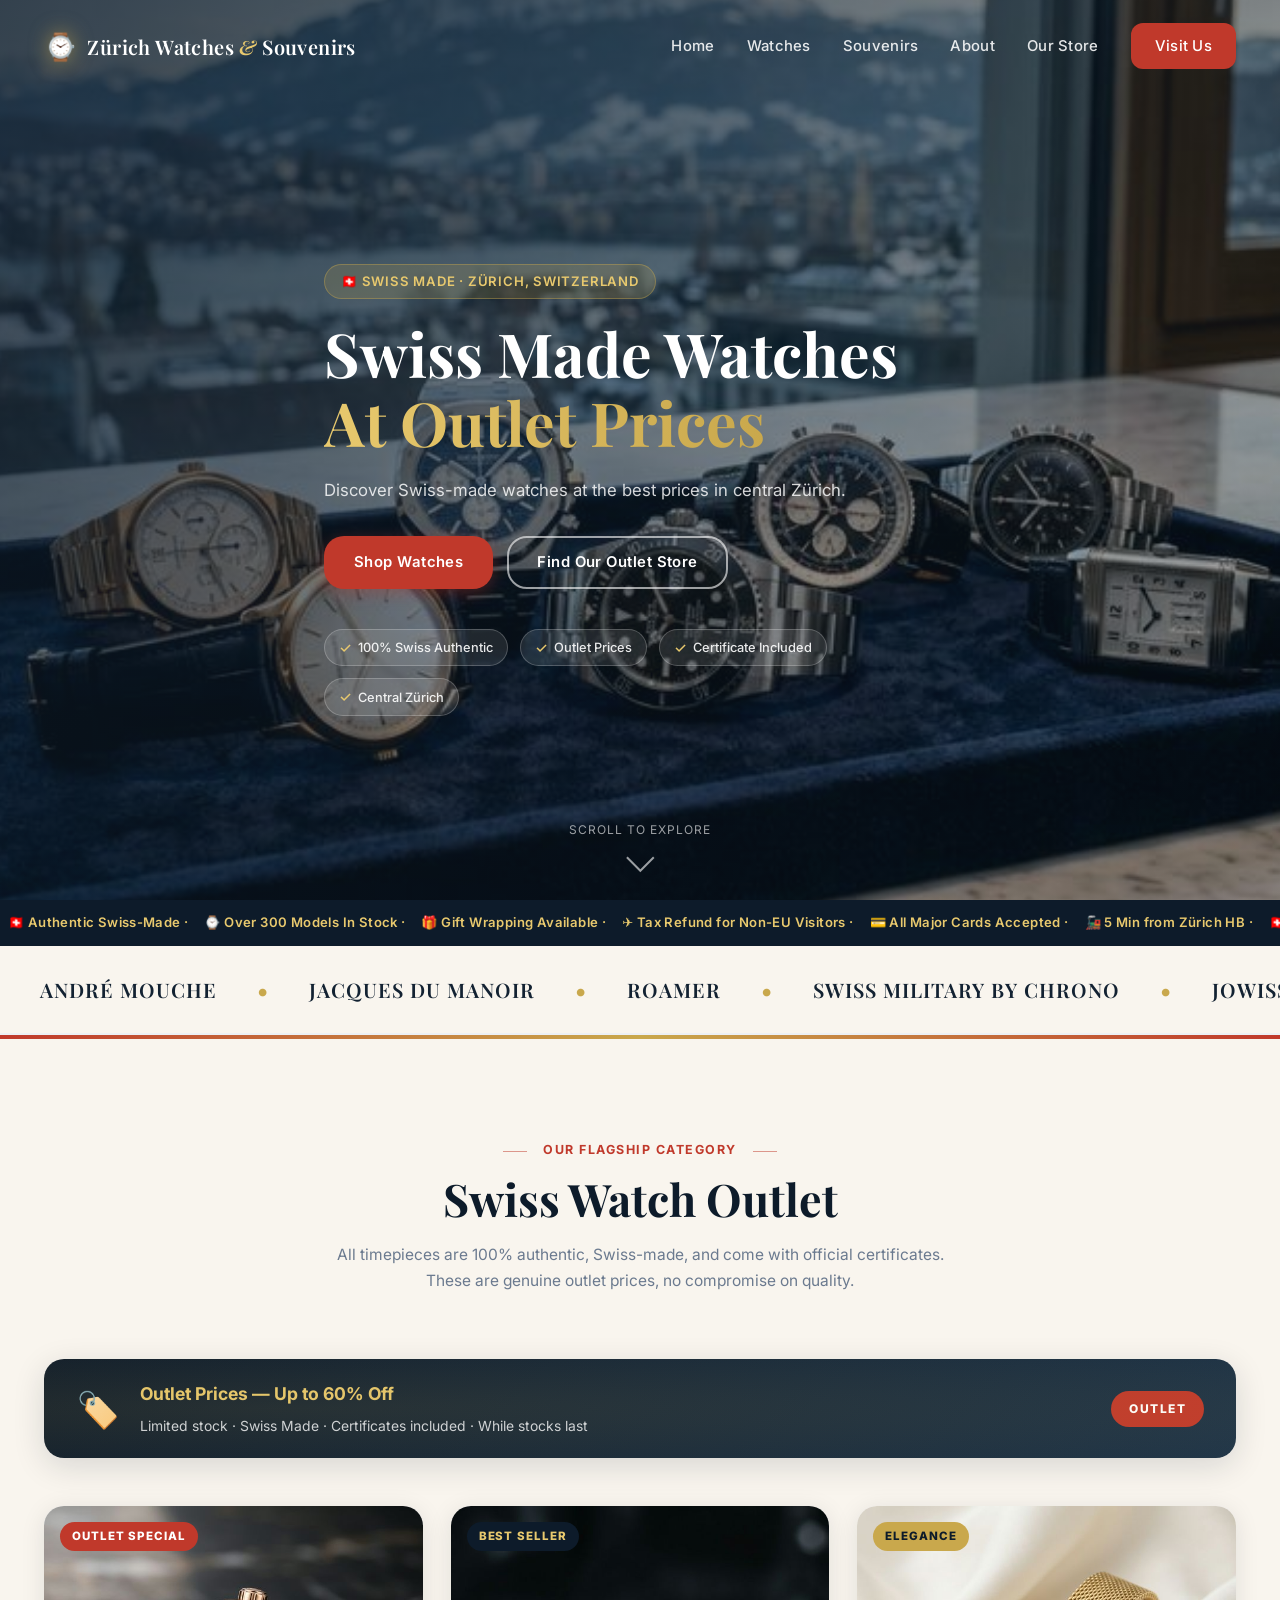
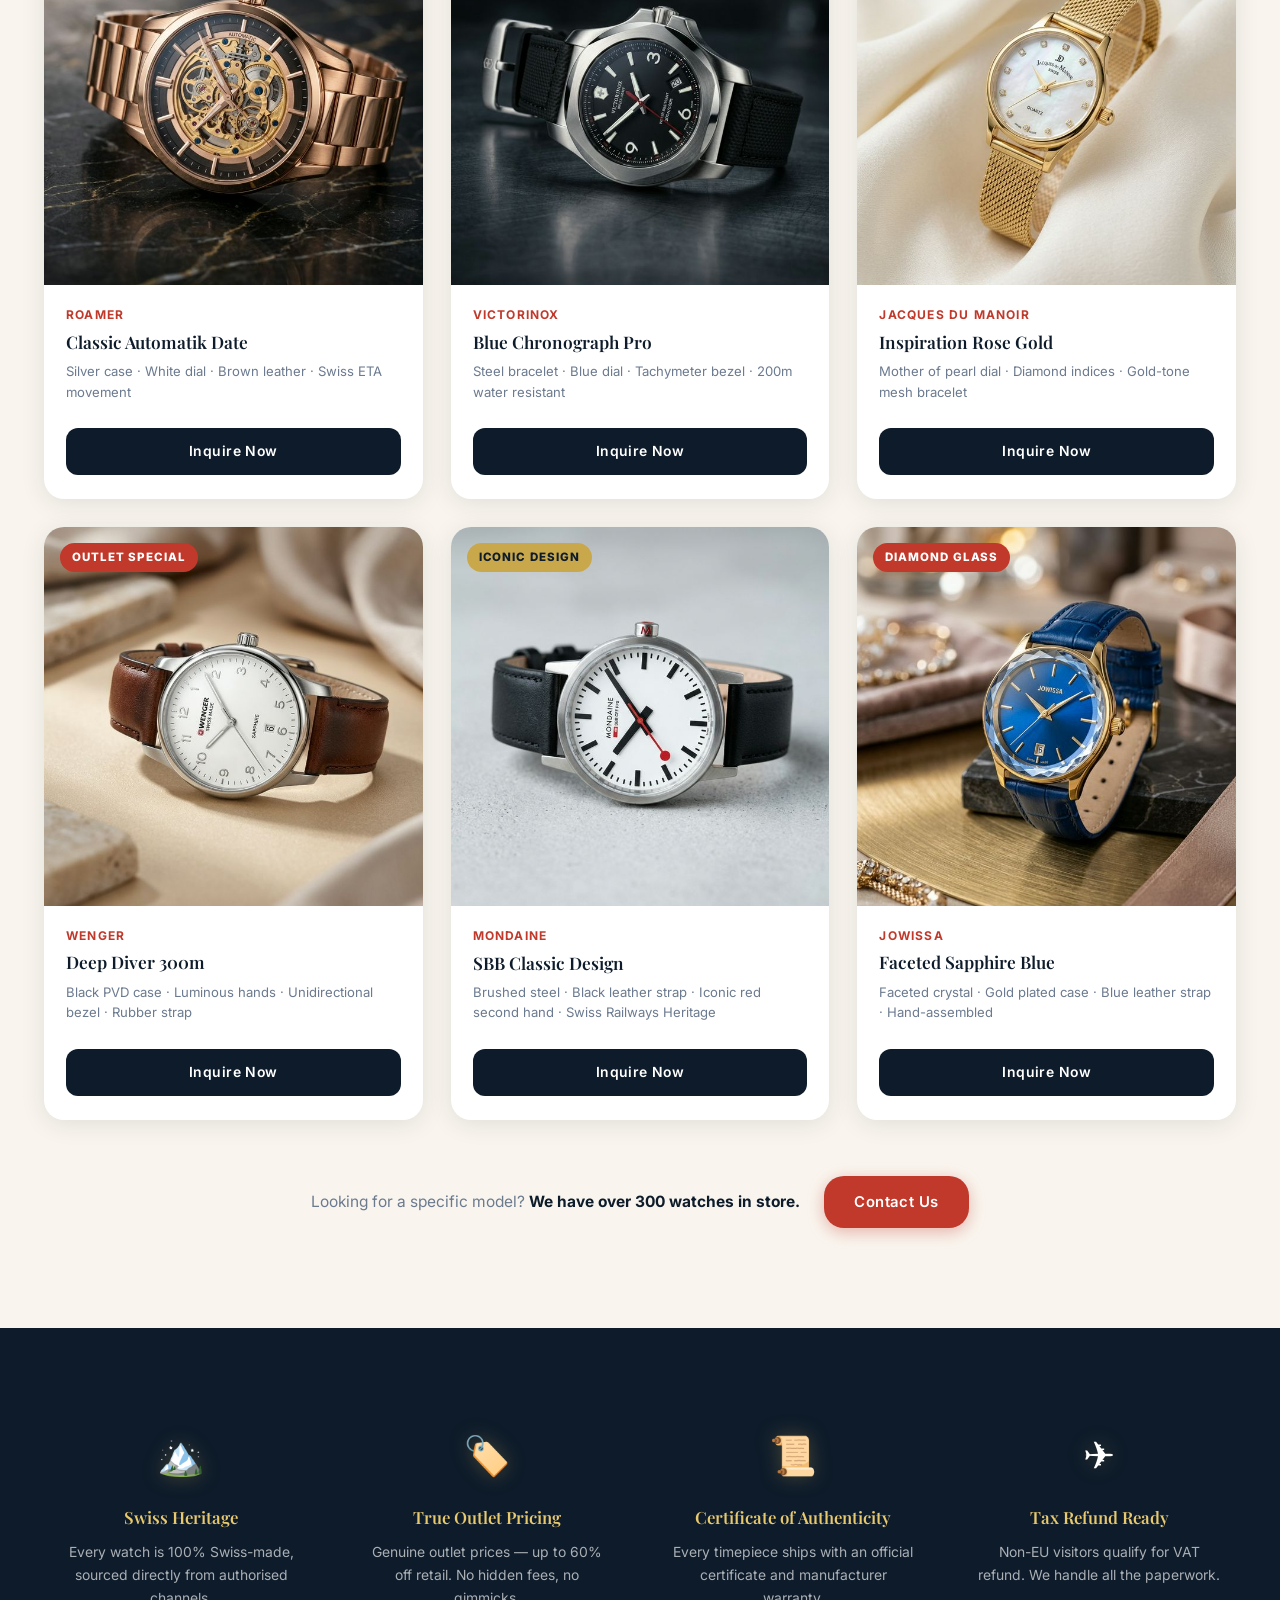
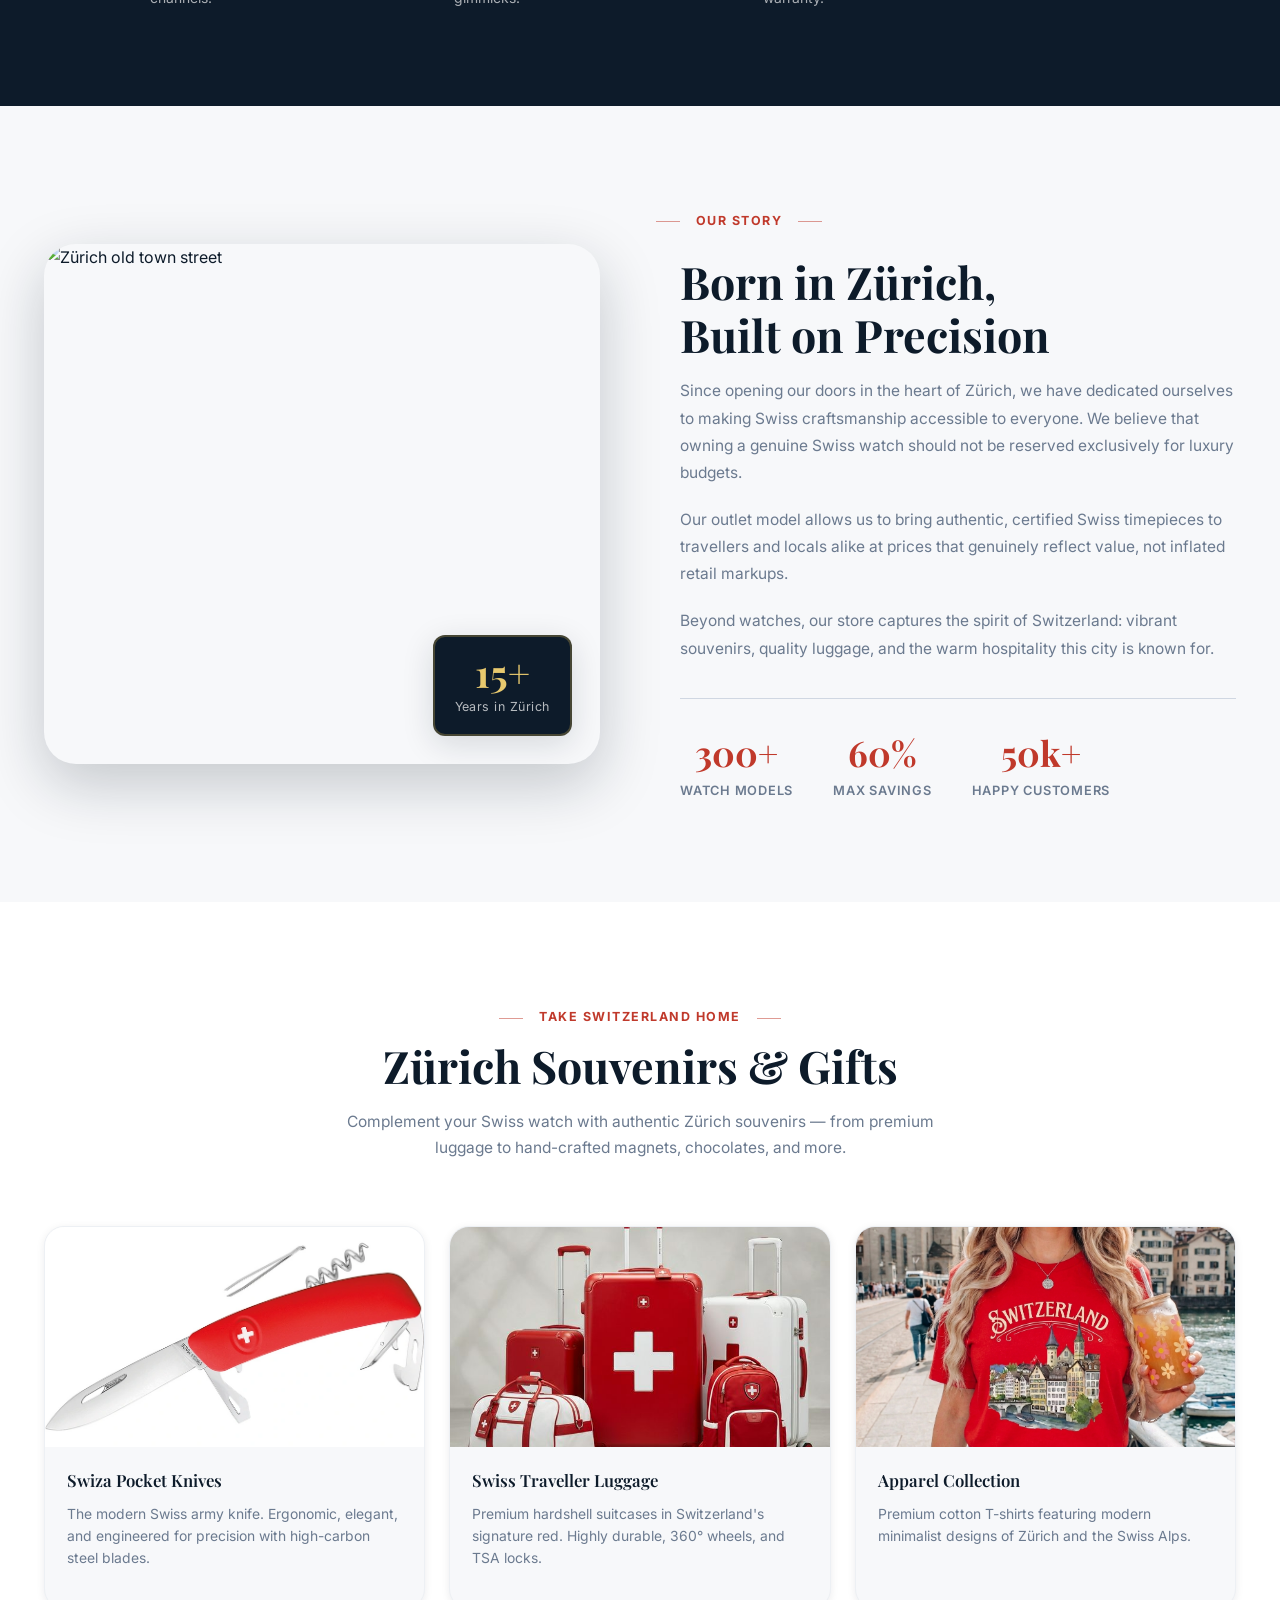
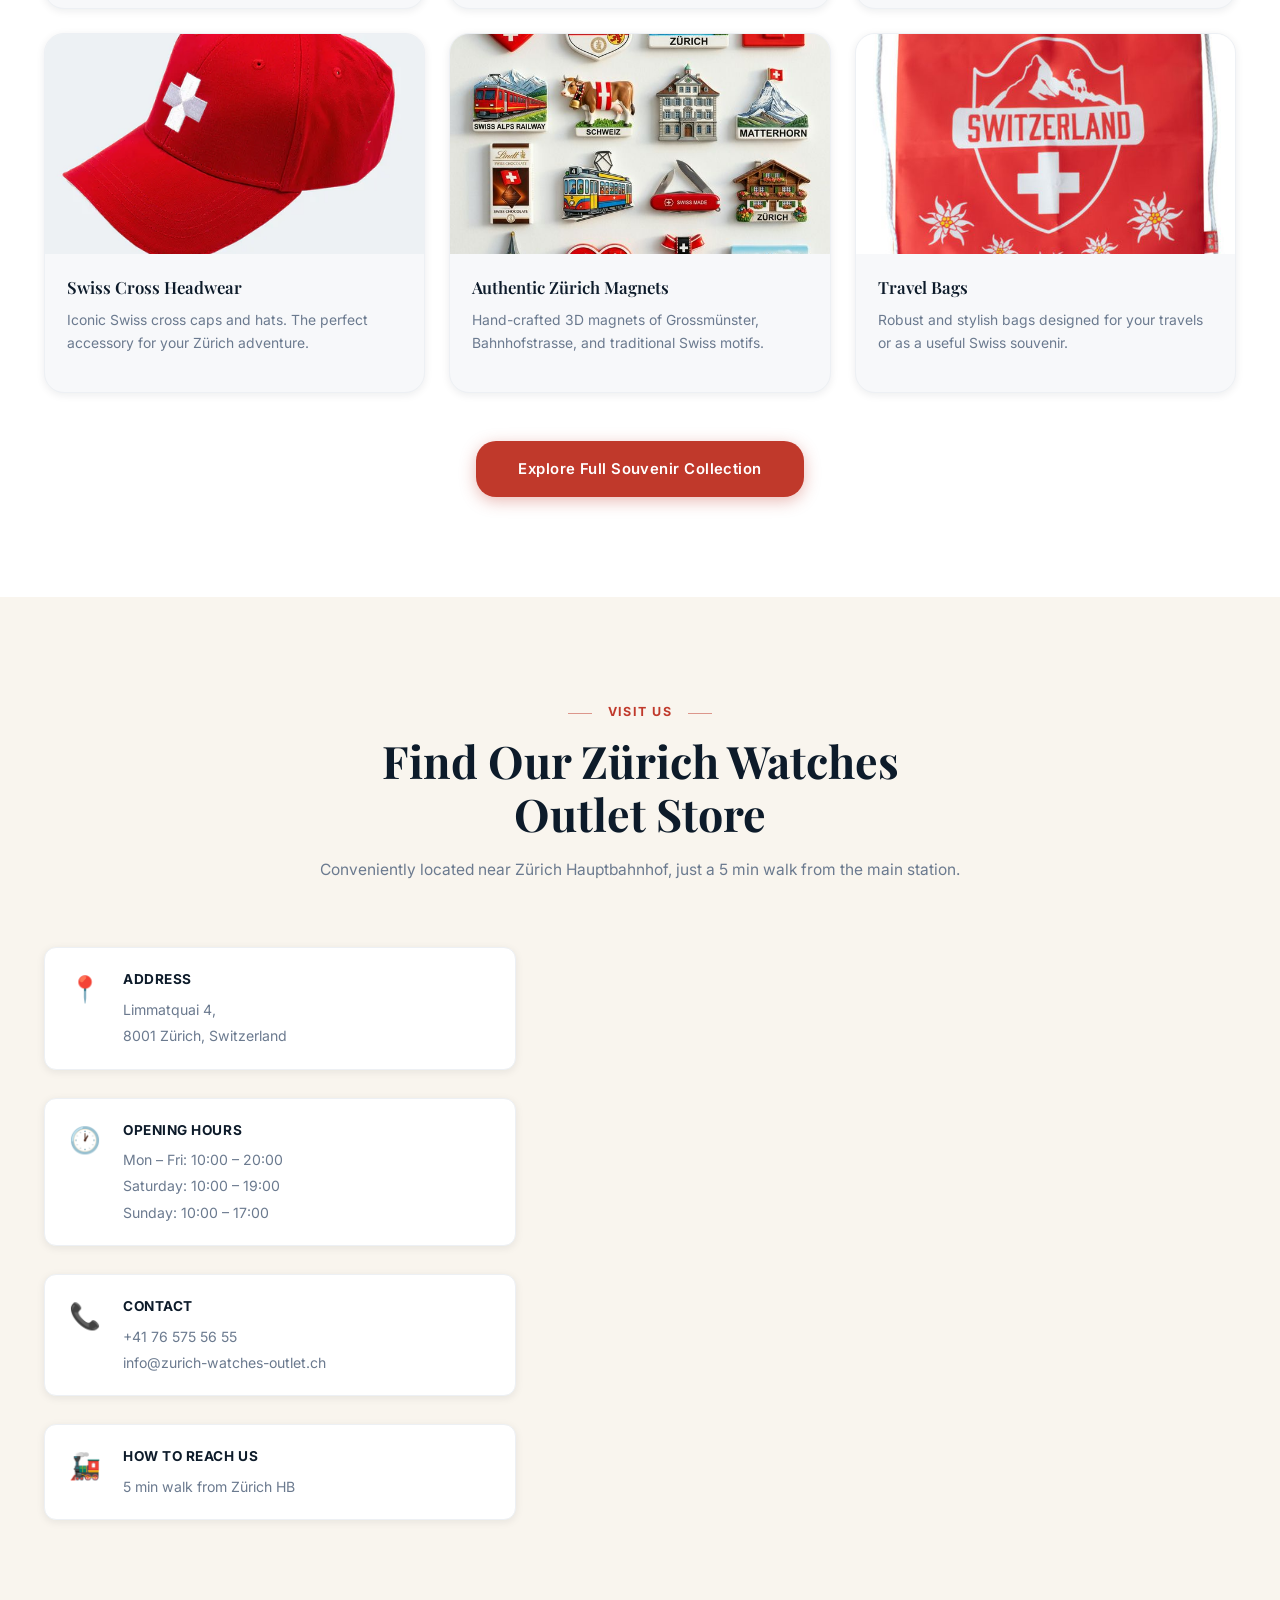
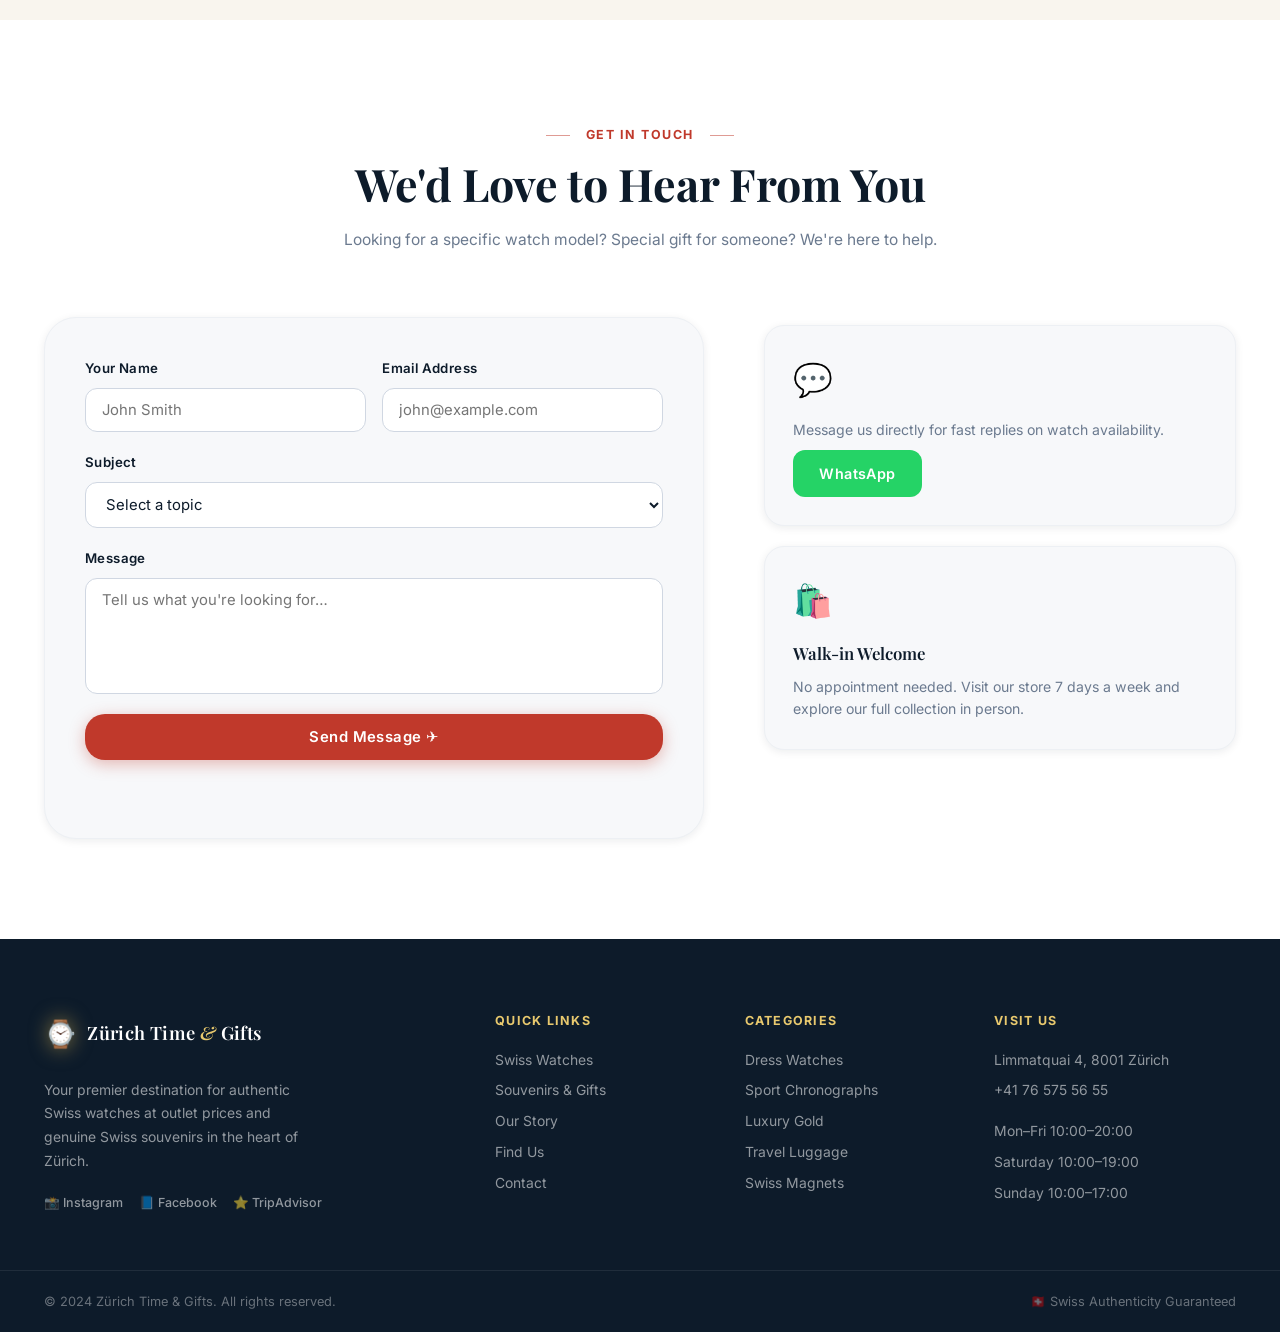
==== commit 2c103cc2: "adres degisti footer" ====
--- a/index.html
+++ b/index.html
@@ -551,11 +551,12 @@
       </div>
       <div class="footer__links">
         <h5>Visit Us</h5>
-        <a href="#store">Bahnhofstrasse, 8001 Zürich</a>
-        <a href="tel:+41440000000">+41 44 000 00 00</a>
-        <a href="mailto:info@zurichtimegifts.ch">info@zurichtimegifts.ch</a>
-        <span>Mon–Sat 09:00–20:00</span>
-        <span>Sunday 10:00–18:00</span>
+        <a href="#store">Limmatquai 4, 8001 Zürich</a>
+        <a href="tel:+41765755655">+41 76 575 56 55</a>
+        <a href="mailto:info@zurich-watches-outlet.ch"></a>
+        <span>Mon–Fri 10:00–20:00</span>
+        <span>Saturday 10:00–19:00</span>
+        <span>Sunday 10:00–17:00</span>
       </div>
     </div>
     <div class="footer__bottom">
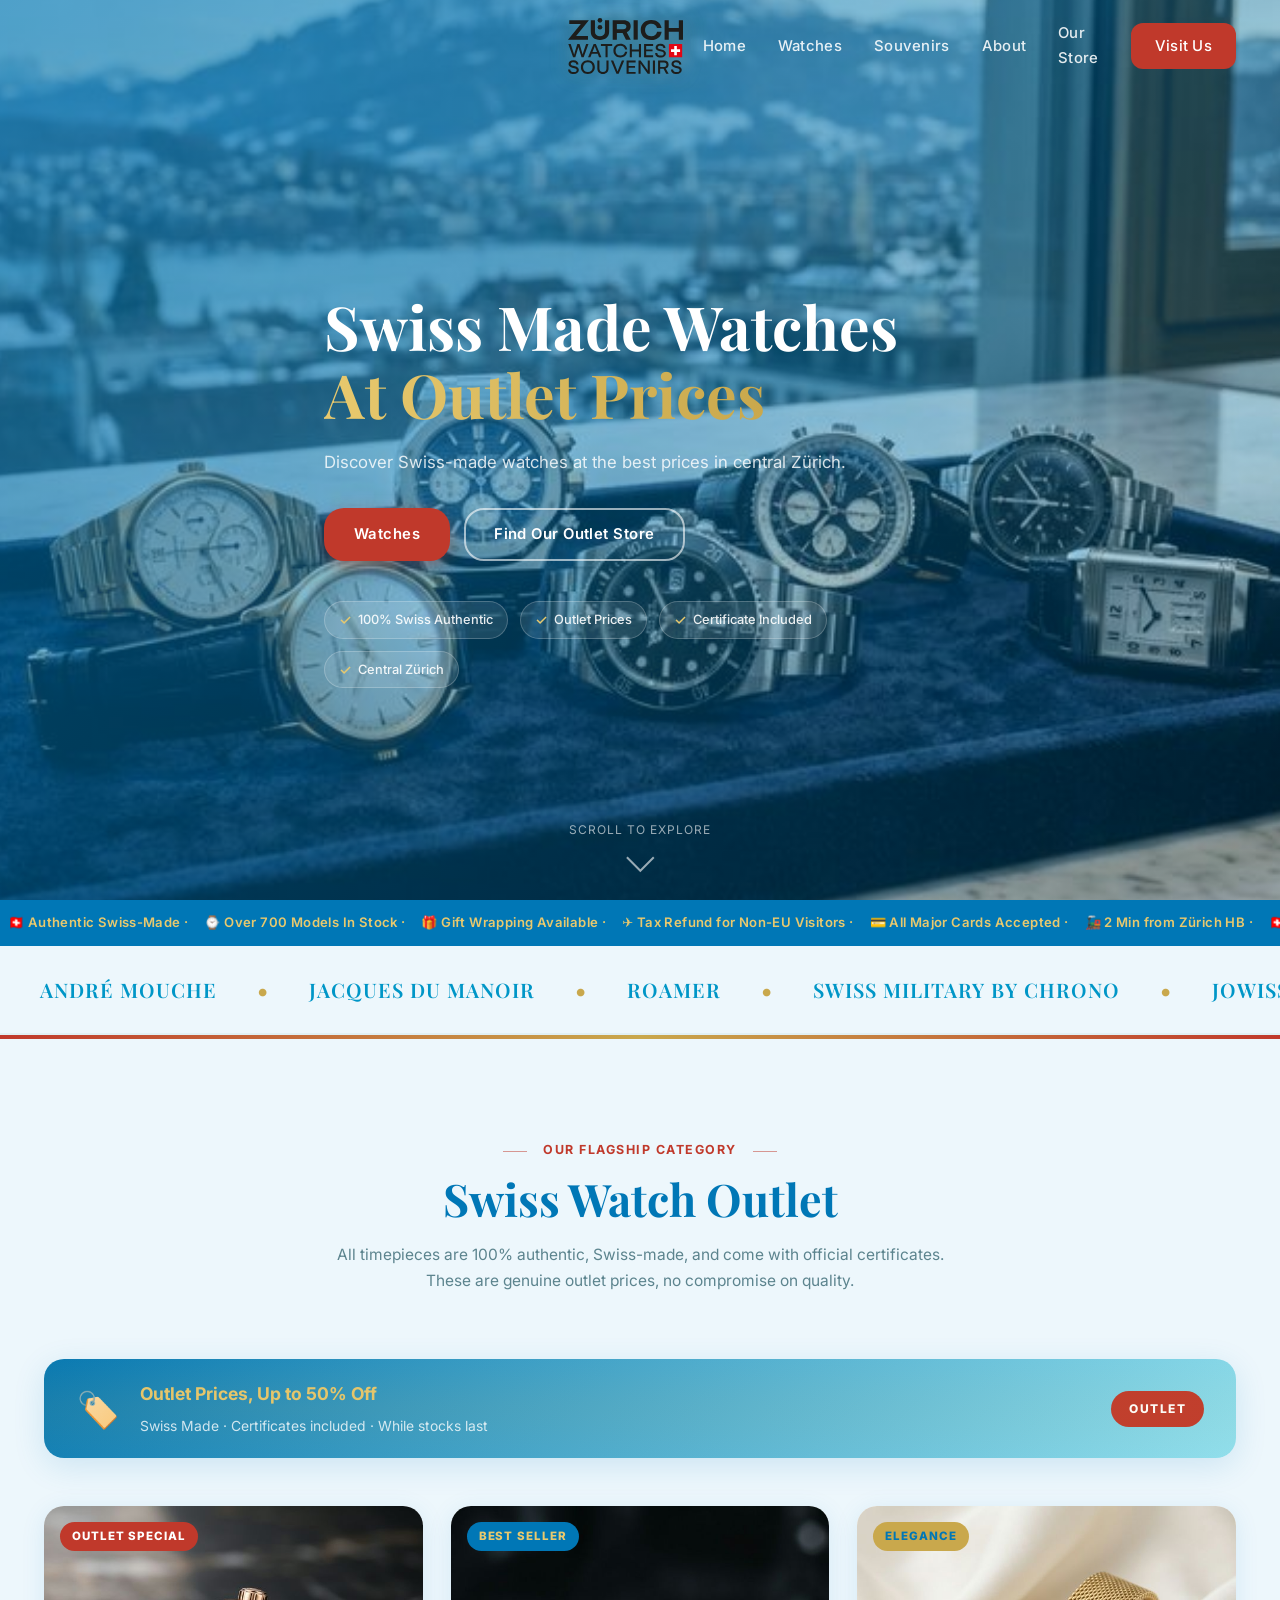
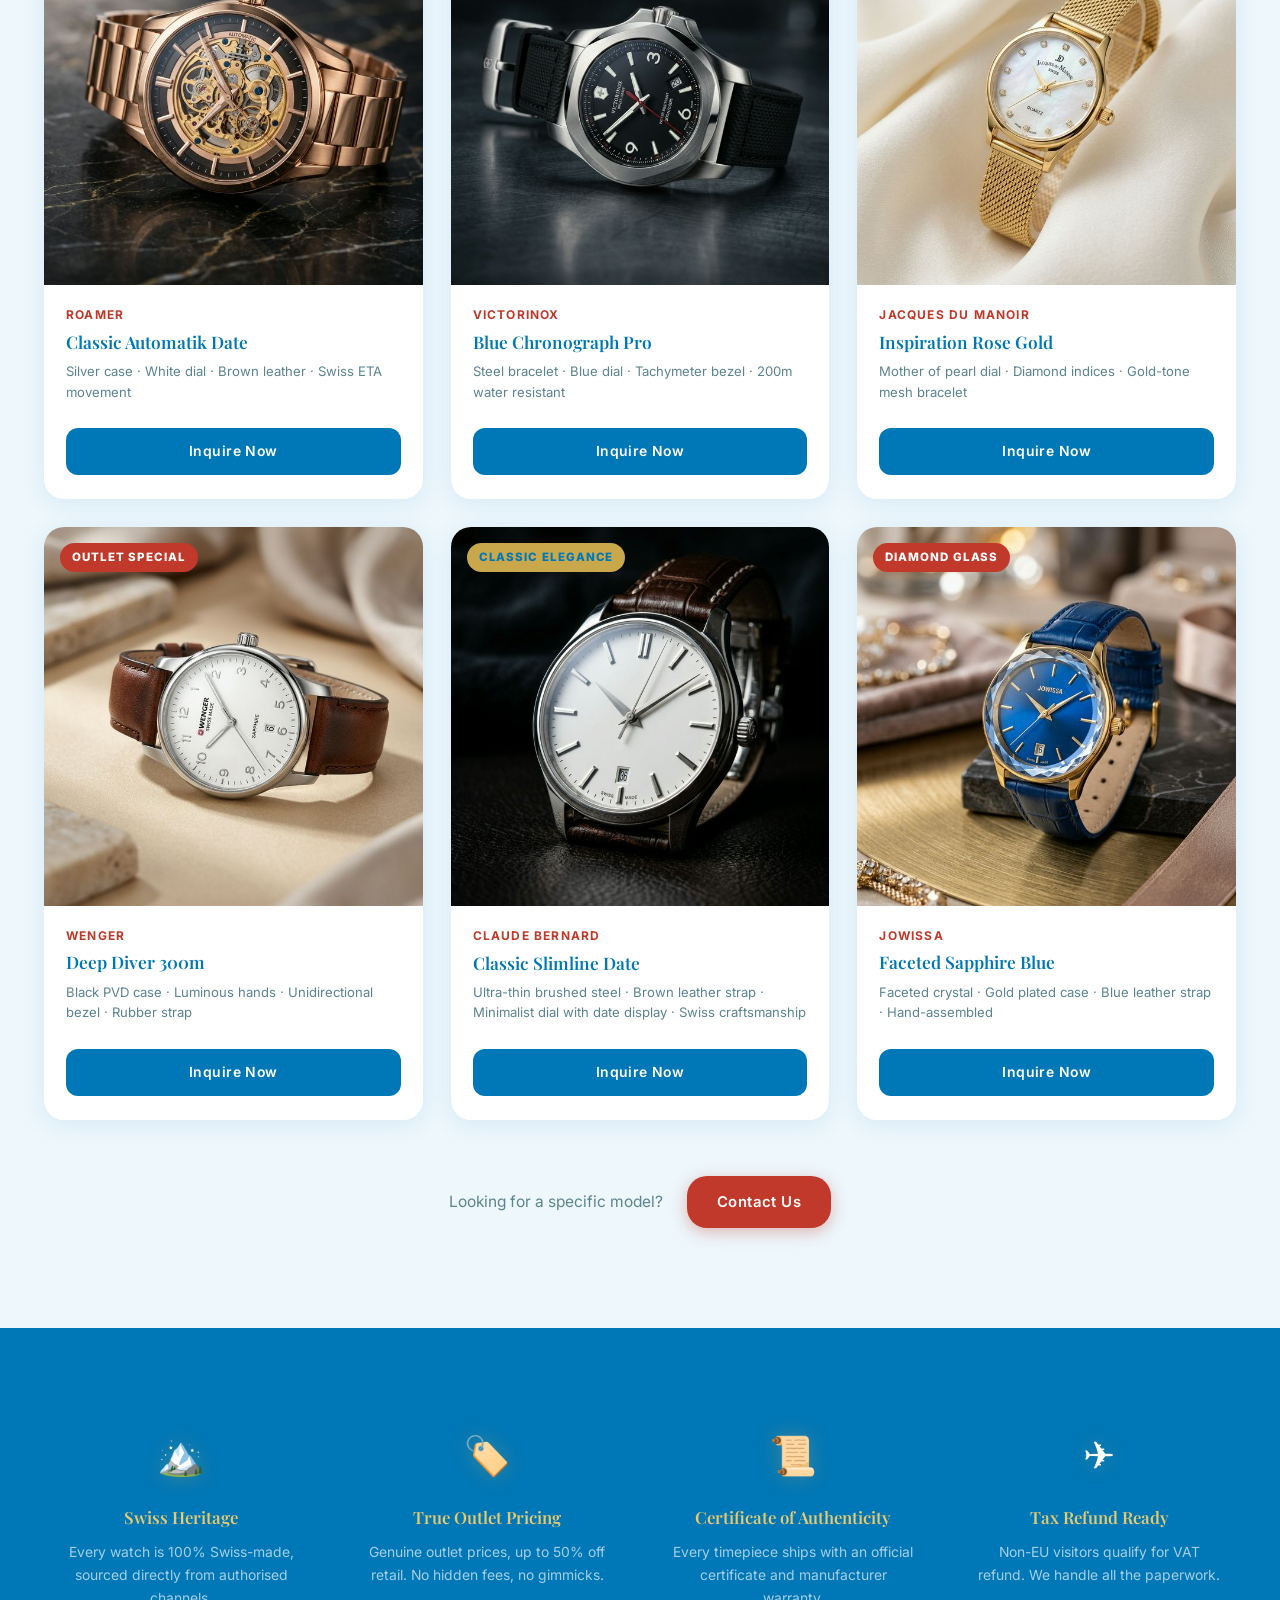
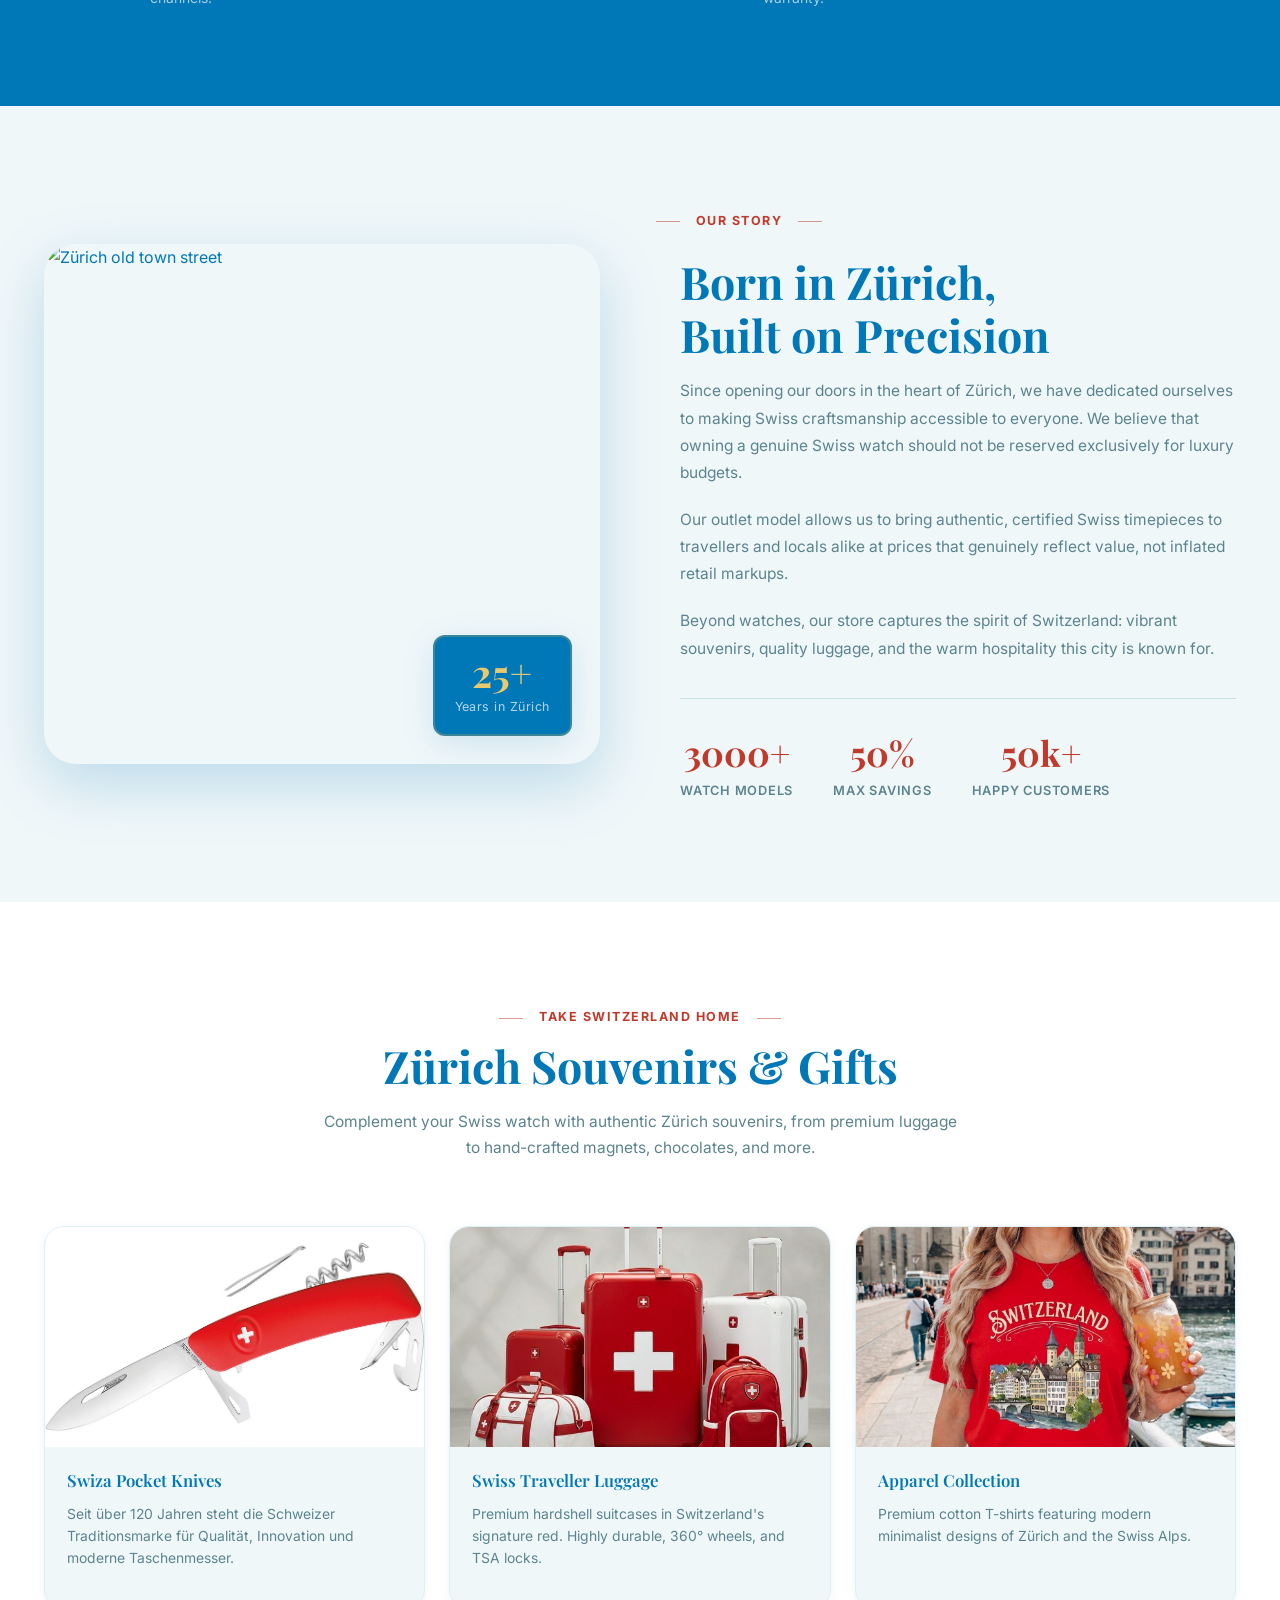
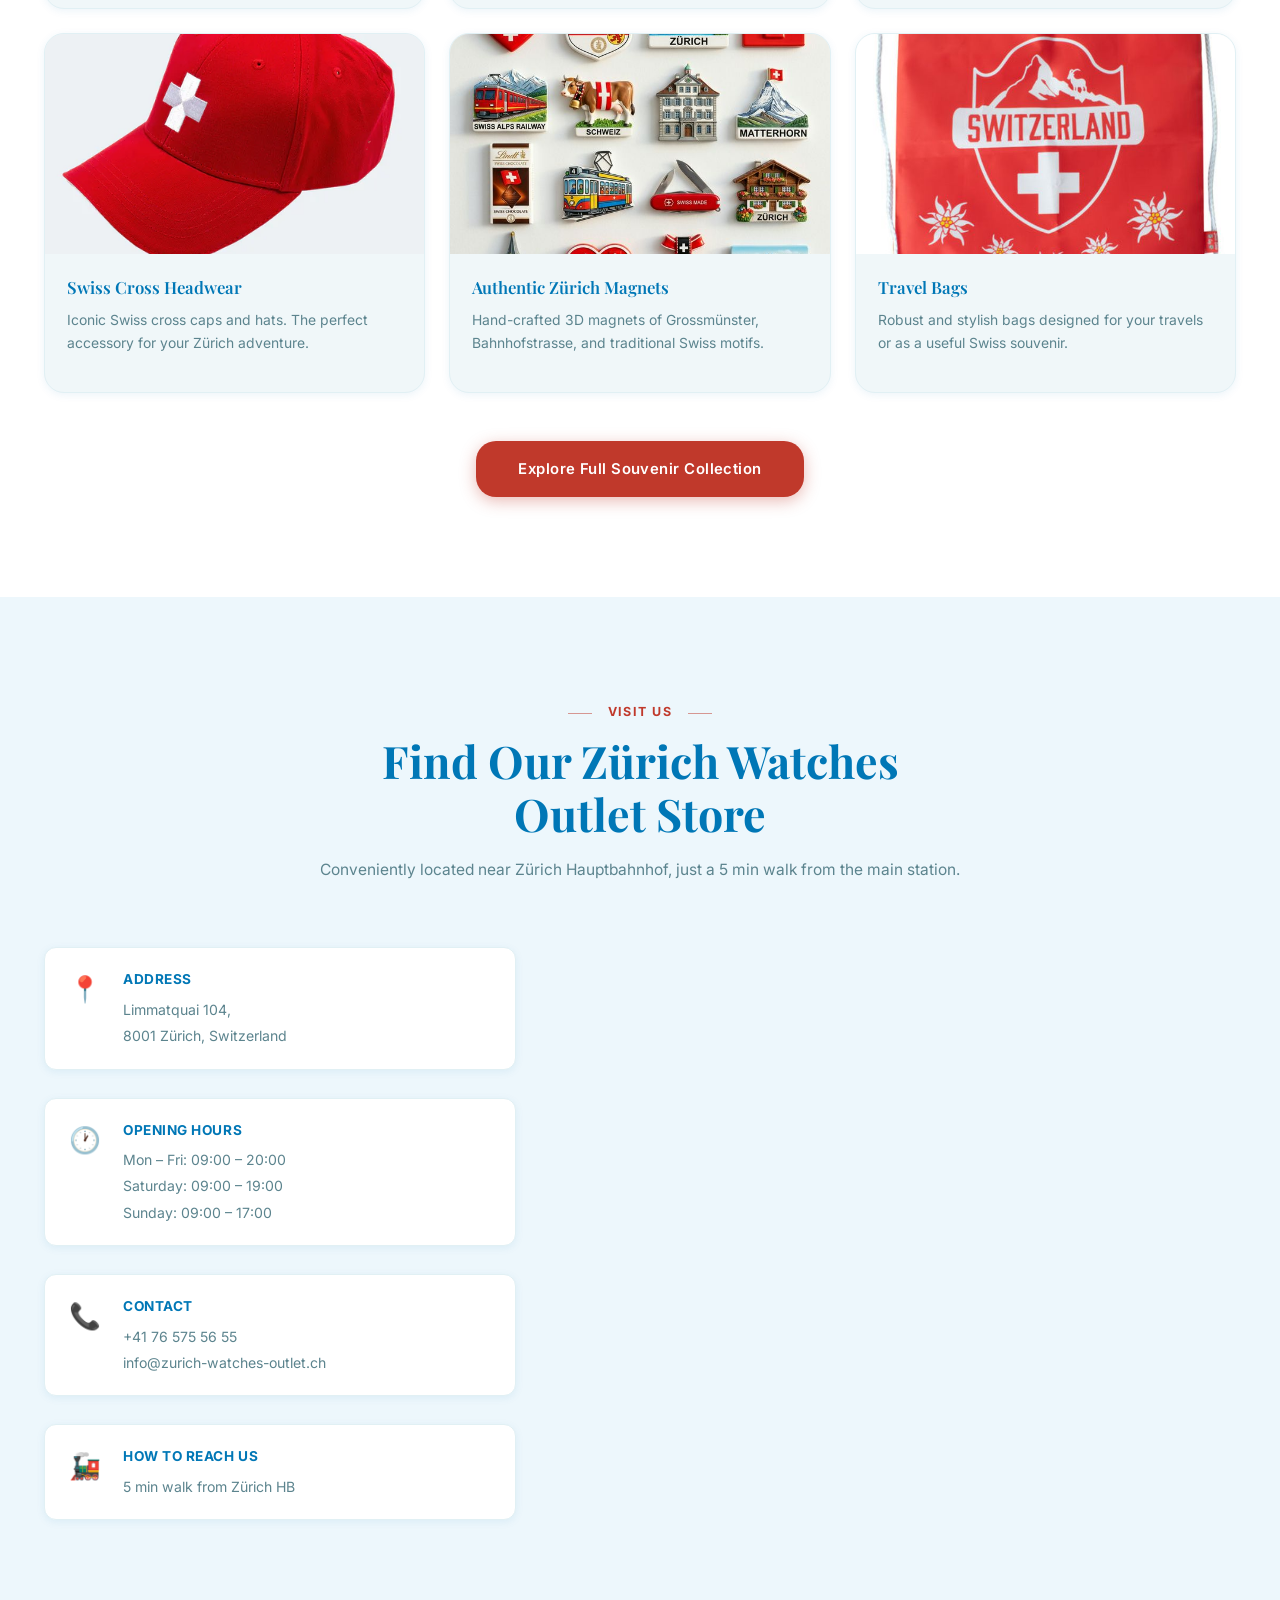
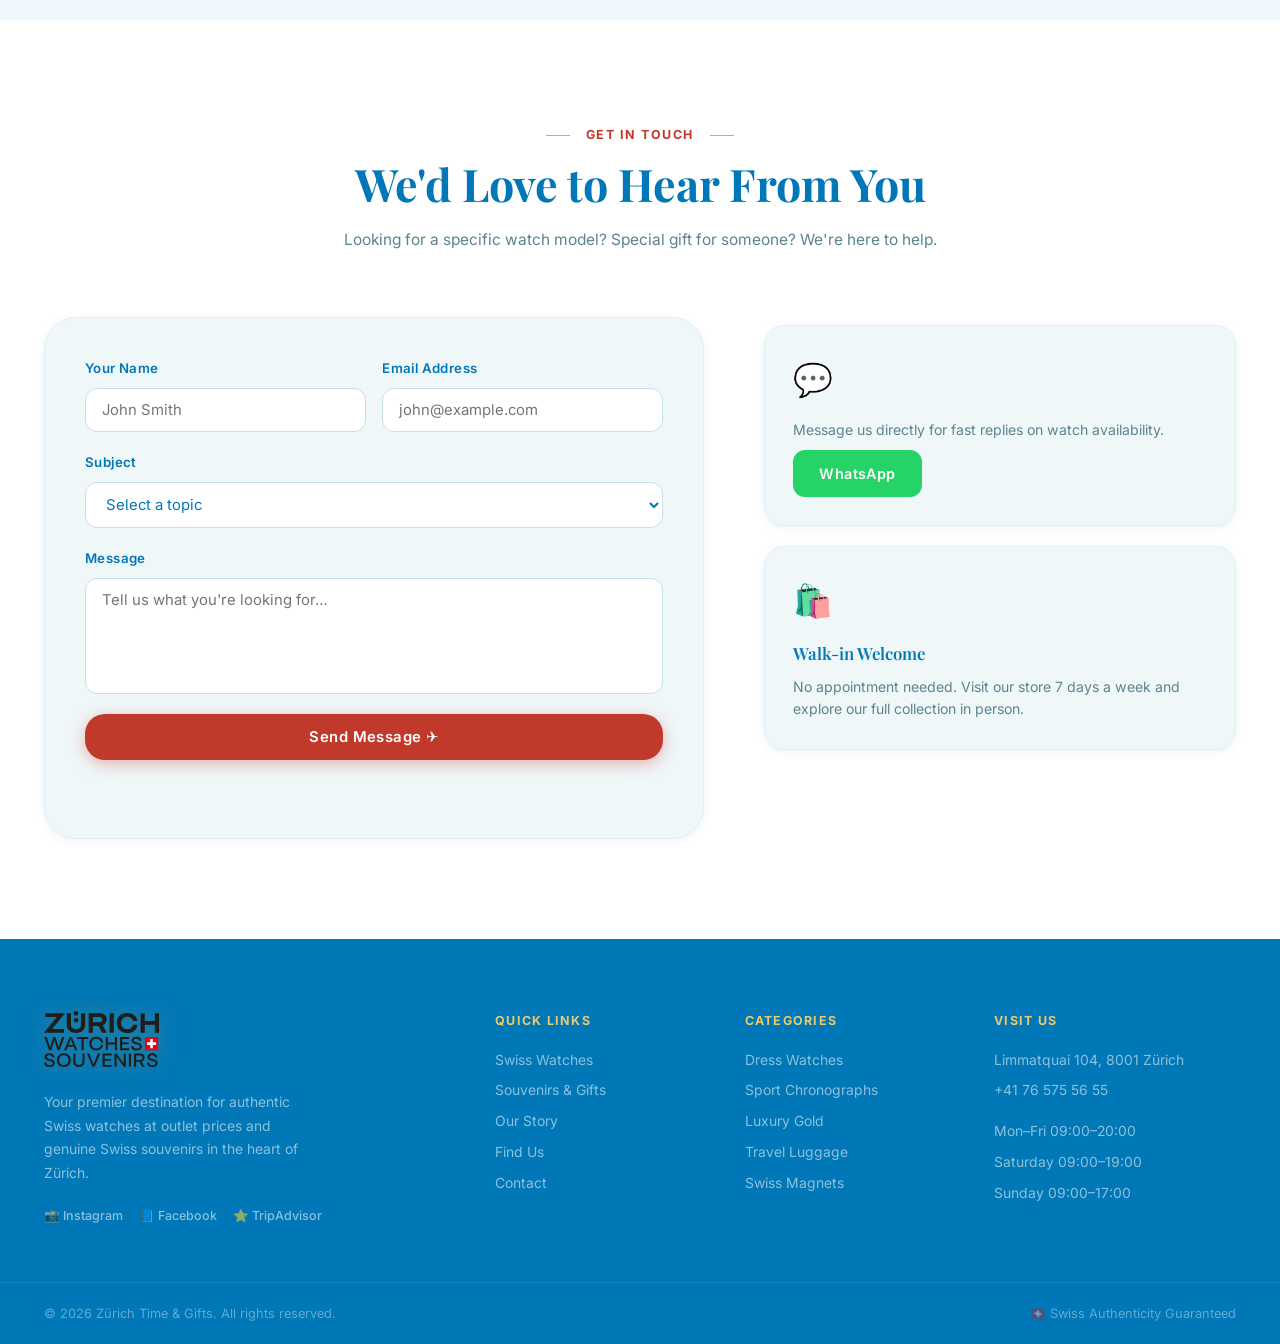
==== commit a95d1df5: "site gorünüsü degisti acik mavi" ====
--- a/index.html
+++ b/index.html
@@ -23,8 +23,7 @@
   <header class="navbar" id="navbar">
     <div class="container navbar__inner">
       <a href="#" class="navbar__logo">
-        <span class="logo-icon">⌚</span>
-        <span class="logo-text">Zürich Watches <em>&</em> Souvenirs</span>
+        <img src="images/Logo.svg" alt="Zürich Watches Logo" class="logo-img" />
       </a>
       <nav class="navbar__links" id="navLinks">
         <a href="index.html">Home</a>
@@ -47,7 +46,7 @@
       <div class="hero__overlay"></div>
     </div>
     <div class="container hero__content">
-      <span class="hero__tag">🇨🇭 Swiss Made · Zürich, Switzerland</span>
+      <!-- <span class="hero__tag">🇨🇭 Swiss Made · Zürich, Switzerland</span> -->
       <h1 class="hero__title">
         Swiss Made Watches<br />
         <span class="highlight">At Outlet Prices</span>
@@ -56,8 +55,8 @@
         Discover Swiss-made watches at the best prices in central Zürich.
       </p>
       <div class="hero__cta">
-        <a href="#watches" class="btn btn--primary">Shop Watches</a>
-        <a href="#contact" class="btn btn--outline">Find Our Outlet Store</a>
+        <a href="#watches" class="btn btn--primary">Watches</a>
+        <a href="#store" class="btn btn--outline">Find Our Outlet Store</a>
       </div>
       <div class="hero__badges">
         <div class="badge"><span class="badge__icon">✓</span>100% Swiss Authentic</div>
@@ -76,11 +75,19 @@
   <div class="announcement-bar">
     <div class="announcement-track">
       <span>🇨🇭 Authentic Swiss-Made · </span>
-      <span>⌚ Over 300 Models In Stock · </span>
+      <span>⌚ Over 700 Models In Stock · </span>
       <span>🎁 Gift Wrapping Available · </span>
       <span>✈️ Tax Refund for Non-EU Visitors · </span>
       <span>💳 All Major Cards Accepted · </span>
-      <span>🚂 5 Min from Zürich HB · </span>
+      <span>🚂 2 Min from Zürich HB · </span>
+      <!-- Set 2 -->
+      <span>🇨🇭 Authentic Swiss-Made · </span>
+      <span>⌚ Over 700 Models In Stock · </span>
+      <span>🎁 Gift Wrapping Available · </span>
+      <span>✈️ Tax Refund for Non-EU Visitors · </span>
+      <span>💳 All Major Cards Accepted · </span>
+      <span>🚂 2 Min from Zürich HB · </span>
+      <!-- Set 3 -->
       <span>🇨🇭 Authentic Swiss-Made · </span>
       <span>⌚ Over 700 Models In Stock · </span>
       <span>🎁 Gift Wrapping Available · </span>
@@ -102,10 +109,9 @@
       <span>Mathey-Tissot</span><span class="dot">•</span>
       <span>Wenger</span><span class="dot">•</span>
       <span>Victorinox</span><span class="dot">•</span>
-      <span>Mondaine</span><span class="dot">•</span>
       <span>Claude Bernard</span><span class="dot">•</span>
       <span>Richelieu</span><span class="dot">•</span>
-      <!-- Duplicate for seamless scroll -->
+      <!-- Duplicate for seamless scroll set 2 -->
       <span>André Mouche</span><span class="dot">•</span>
       <span>Jacques du Manoir</span><span class="dot">•</span>
       <span>Roamer</span><span class="dot">•</span>
@@ -115,7 +121,18 @@
       <span>Mathey-Tissot</span><span class="dot">•</span>
       <span>Wenger</span><span class="dot">•</span>
       <span>Victorinox</span><span class="dot">•</span>
-      <span>Mondaine</span><span class="dot">•</span>
+      <span>Claude Bernard</span><span class="dot">•</span>
+      <span>Richelieu</span><span class="dot">•</span>
+      <!-- Duplicate for seamless scroll set 3 -->
+      <span>André Mouche</span><span class="dot">•</span>
+      <span>Jacques du Manoir</span><span class="dot">•</span>
+      <span>Roamer</span><span class="dot">•</span>
+      <span>Swiss Military by Chrono</span><span class="dot">•</span>
+      <span>Jowissa</span><span class="dot">•</span>
+      <span>Le Temps</span><span class="dot">•</span>
+      <span>Mathey-Tissot</span><span class="dot">•</span>
+      <span>Wenger</span><span class="dot">•</span>
+      <span>Victorinox</span><span class="dot">•</span>
       <span>Claude Bernard</span><span class="dot">•</span>
       <span>Richelieu</span><span class="dot">•</span>
     </div>
@@ -134,8 +151,8 @@
       <div class="outlet-banner">
         <div class="outlet-banner__icon">🏷️</div>
         <div class="outlet-banner__text">
-          <strong>Outlet Prices — Up to 60% Off</strong>
-          <span>Limited stock · Swiss Made · Certificates included · While stocks last</span>
+          <strong>Outlet Prices, Up to 50% Off</strong>
+          <span>Swiss Made · Certificates included · While stocks last</span>
         </div>
         <div class="outlet-banner__tag">OUTLET</div>
       </div>
@@ -216,19 +233,19 @@
 
         <!-- Watch 5 -->
         <div class="product-card product-card--watch" data-category="dress">
-          <div class="product-card__badge badge--new">ICONIC DESIGN</div>
+          <div class="product-card__badge badge--new">CLASSIC ELEGANCE</div>
           <div class="product-card__image-wrap">
-            <img src="images/watch-mondaine.png" alt="Mondaine Swiss Watch" />
+            <img src="images/watch-1.png" alt="Claude Bernard Swiss Watch" />
             <div class="product-card__hover-actions">
               <button class="action-btn" aria-label="Quick view" onclick="openModal('watch5')">Quick View</button>
             </div>
           </div>
           <div class="product-card__body">
-            <span class="product-card__brand">Mondaine</span>
-            <h3 class="product-card__name">SBB Classic Design</h3>
-            <p class="product-card__desc">Brushed steel · Black leather strap · Iconic red second hand · Swiss Railways
-              Heritage</p>
-            <div class="product-card__rating">★★★★★ <span>(34 reviews)</span></div>
+            <span class="product-card__brand">Claude Bernard</span>
+            <h3 class="product-card__name">Classic Slimline Date</h3>
+            <p class="product-card__desc">Ultra-thin brushed steel · Brown leather strap · Minimalist dial with date
+              display · Swiss craftsmanship</p>
+            <div class="product-card__rating">★★★★★ <span>(42 reviews)</span></div>
             <a href="#contact" class="btn btn--card">Inquire Now</a>
           </div>
         </div>
@@ -254,7 +271,7 @@
       </div><!-- end product-grid -->
 
       <div class="watches-cta-row">
-        <p>Looking for a specific model? <strong>We have over 300 watches in store.</strong></p>
+        <p>Looking for a specific model?</p>
         <a href="#contact" class="btn btn--primary">Contact Us</a>
       </div>
     </div>
@@ -271,7 +288,7 @@
       <div class="usp-card">
         <div class="usp-icon">🏷️</div>
         <h4>True Outlet Pricing</h4>
-        <p>Genuine outlet prices — up to 60% off retail. No hidden fees, no gimmicks.</p>
+        <p>Genuine outlet prices, up to 50% off retail. No hidden fees, no gimmicks.</p>
       </div>
       <div class="usp-card">
         <div class="usp-icon">📜</div>
@@ -293,7 +310,7 @@
         <img src="https://images.unsplash.com/photo-1524592094714-0f0654e20314?w=720&q=80"
           alt="Zürich old town street" />
         <div class="about-image__badge">
-          <span class="big-num">15+</span>
+          <span class="big-num">25+</span>
           <span>Years in Zürich</span>
         </div>
       </div>
@@ -309,11 +326,11 @@
           warm hospitality this city is known for.</p>
         <div class="about-stats">
           <div class="stat">
-            <span class="stat__num">300+</span>
+            <span class="stat__num">3000+</span>
             <span class="stat__label">Watch Models</span>
           </div>
           <div class="stat">
-            <span class="stat__num">60%</span>
+            <span class="stat__num">50%</span>
             <span class="stat__label">Max Savings</span>
           </div>
           <div class="stat">
@@ -331,7 +348,7 @@
       <div class="section__header">
         <span class="section__tag">Take Switzerland Home</span>
         <h2 class="section__title">Zürich Souvenirs & Gifts</h2>
-        <p class="section__sub">Complement your Swiss watch with authentic Zürich souvenirs — from premium
+        <p class="section__sub">Complement your Swiss watch with authentic Zürich souvenirs, from premium
           luggage to
           hand-crafted magnets, chocolates, and more.</p>
       </div>
@@ -344,8 +361,8 @@
           </div>
           <div class="souvenir-card__body">
             <h3>Swiza Pocket Knives</h3>
-            <p>The modern Swiss army knife. Ergonomic, elegant, and engineered for precision with
-              high-carbon steel blades.</p>
+            <p>Seit über 120 Jahren steht die Schweizer Traditionsmarke für Qualität, Innovation und moderne
+              Taschenmesser.</p>
           </div>
         </div>
 
@@ -425,14 +442,14 @@
             <div class="store-info__icon">📍</div>
             <div>
               <strong>Address</strong>
-              <span>Limmatquai 4,<br />8001 Zürich, Switzerland</span>
+              <span>Limmatquai 104,<br />8001 Zürich, Switzerland</span>
             </div>
           </div>
           <div class="store-info__block">
             <div class="store-info__icon">🕐</div>
             <div>
               <strong>Opening Hours</strong>
-              <span>Mon – Fri: 10:00 – 20:00<br />Saturday: 10:00 – 19:00 <br /> Sunday: 10:00 – 17:00</span>
+              <span>Mon – Fri: 09:00 – 20:00<br />Saturday: 09:00 – 19:00 <br /> Sunday: 09:00 – 17:00</span>
             </div>
           </div>
           <div class="store-info__block">
@@ -452,10 +469,14 @@
         </div>
         <div class="store-map">
 
+
+
+
           <iframe title="Zürich Outlet Store Location"
-            src="https://www.google.com/maps/embed?pb=!1m18!1m12!1m3!1d2702.2519442508174!2d8.542435511875798!3d47.36800097104867!2m3!1f0!2f0!3f0!3m2!1i1024!2i768!4f13.1!3m3!1m2!1s0x479aa0ab117f5bb5%3A0x896a40899adde6f4!2sLimmatquai%204%2C%208001%20Z%C3%BCrich!5e0!3m2!1sen!2sch!4v1781675299813!5m2!1sen!2sch"
-            width="100%" height="450" style="border:0; border-radius:12px;" allowfullscreen=""
-            referrerpolicy="no-referrer-when-downgrade">
+            src="https://www.google.com/maps/embed?pb=!1m18!1m12!1m3!1d2701.8007908004065!2d8.541344316476197!3d47.376806412571085!2m3!1f0!2f0!3f0!3m2!1i1024!2i768!4f13.1!3m3!1m2!1s0x479aa0a82322f9fb%3A0x994fe257264922be!2sLimmatquai%20104%2C%208001%20Z%C3%BCrich!5e0!3m2!1sen!2sch!4v1782199425840!5m2!1sen!2sch"
+            width="600" height="450" style="border:0;" allowfullscreen="" loading="lazy"
+            referrerpolicy="no-referrer-when-downgrade" width="100%" height="450" style="border:0; border-radius:12px;"
+            allowfullscreen="" referrerpolicy="no-referrer-when-downgrade">
           </iframe>
         </div>
       </div>
@@ -521,9 +542,8 @@
   <footer class="footer">
     <div class="container footer__inner">
       <div class="footer__brand">
-        <a href="#" class="navbar__logo">
-          <span class="logo-icon">⌚</span>
-          <span class="logo-text">Zürich Time <em>&</em> Gifts</span>
+        <a href="index.html" class="navbar__logo">
+          <img src="images/Logo.svg" alt="Zürich Watches Logo" class="logo-img" />
         </a>
         <p>Your premier destination for authentic Swiss watches at outlet prices and genuine Swiss souvenirs in the
           heart of Zürich.</p>
@@ -551,17 +571,17 @@
       </div>
       <div class="footer__links">
         <h5>Visit Us</h5>
-        <a href="#store">Limmatquai 4, 8001 Zürich</a>
+        <a href="#store">Limmatquai 104, 8001 Zürich</a>
         <a href="tel:+41765755655">+41 76 575 56 55</a>
         <a href="mailto:info@zurich-watches-outlet.ch"></a>
-        <span>Mon–Fri 10:00–20:00</span>
-        <span>Saturday 10:00–19:00</span>
-        <span>Sunday 10:00–17:00</span>
+        <span>Mon–Fri 09:00–20:00</span>
+        <span>Saturday 09:00–19:00</span>
+        <span>Sunday 09:00–17:00</span>
       </div>
     </div>
     <div class="footer__bottom">
       <div class="container">
-        <span>© 2024 Zürich Time & Gifts. All rights reserved.</span>
+        <span>© 2026 Zürich Time & Gifts. All rights reserved.</span>
         <span>🇨🇭 Swiss Authenticity Guaranteed</span>
       </div>
     </div>
--- a/style.css
+++ b/style.css
@@ -4,20 +4,20 @@
 ============================================================ */
 
 :root {
-  --navy: #0d1b2a;
-  --navy-mid: #132232;
-  --navy-light: #1e3448;
+  --navy: #0077b6;
+  --navy-mid: #0096c7;
+  --navy-light: #90e0ef;
   --red: #c0392b;
   --red-dark: #96281b;
   --gold: #c9a84c;
   --gold-light: #e8c96e;
-  --cream: #f9f5ee;
+  --cream: #edf7fc;
   --white: #ffffff;
-  --grey-50: #f7f8fa;
-  --grey-100: #edf0f4;
-  --grey-200: #d0d7e2;
-  --grey-500: #6b7a8f;
-  --grey-800: #2c3a4a;
+  --grey-50: #f0f7f9;
+  --grey-100: #e1f0f4;
+  --grey-200: #c5e1e6;
+  --grey-500: #5c848e;
+  --grey-800: #1b3d45;
 
   --font-display: 'Playfair Display', Georgia, serif;
   --font-body: 'Inter', system-ui, sans-serif;
@@ -27,10 +27,10 @@
   --radius-lg: 20px;
   --radius-xl: 32px;
 
-  --shadow-sm: 0 2px 8px rgba(13, 27, 42, .08);
-  --shadow-md: 0 8px 32px rgba(13, 27, 42, .14);
-  --shadow-lg: 0 20px 60px rgba(13, 27, 42, .22);
-  --shadow-card: 0 4px 24px rgba(13, 27, 42, .10);
+  --shadow-sm: 0 2px 8px rgba(0, 119, 182, .08);
+  --shadow-md: 0 8px 32px rgba(0, 119, 182, .14);
+  --shadow-lg: 0 20px 60px rgba(0, 119, 182, .22);
+  --shadow-card: 0 4px 24px rgba(0, 119, 182, .10);
 
   --transition: all 0.3s cubic-bezier(.25, .46, .45, .94);
   --transition-fast: all 0.18s ease;
@@ -94,7 +94,7 @@
   content: '';
   position: absolute;
   inset: 0;
-  background: rgba(13, 34, 50, 0.95);
+  background: rgba(0, 119, 182, 0.95);
   backdrop-filter: blur(20px);
   -webkit-backdrop-filter: blur(20px);
   z-index: -1;
@@ -107,40 +107,54 @@
 }
 
 .navbar.navbar--open {
-  background: #132232 !important;
+  background: var(--navy) !important;
 }
 
 .navbar__inner {
-  display: flex;
-  align-items: center;
-  justify-content: space-between;
+  display: grid;
+  grid-template-columns: 1fr auto 1fr;
+  align-items: center;
   height: 72px;
+  gap: 20px;
 }
 
 .navbar__logo {
-  display: flex;
-  align-items: center;
-  gap: 10px;
+  grid-column: 2;
+  display: flex;
+  align-items: center;
+  justify-content: center;
   color: var(--white);
   font-family: var(--font-display);
   font-size: 1.25rem;
   font-weight: 600;
   letter-spacing: 0.02em;
   transition: var(--transition-fast);
+  z-index: 10;
+}
+
+.navbar__links {
+  grid-column: 3;
+  justify-self: end;
+  display: flex;
+  align-items: center;
+  gap: 32px;
 }
 
 .navbar__logo:hover {
   opacity: .85;
 }
 
-.logo-icon {
-  font-size: 1.65rem;
-  filter: drop-shadow(0 0 10px rgba(201, 168, 76, .6));
+.logo-icon,
+.logo-img {
+  height: 3.5rem;
+  width: auto;
+  filter: drop-shadow(0 0 10px rgba(201, 168, 76, .3));
   transition: transform 0.3s ease;
 }
 
-.navbar:hover .logo-icon {
-  transform: rotate(5deg) scale(1.1);
+.navbar:hover .logo-icon,
+.navbar:hover .logo-img {
+  transform: scale(1.1);
 }
 
 .logo-text em {
@@ -191,6 +205,8 @@
 
 .navbar__hamburger {
   display: none;
+  grid-column: 3;
+  justify-self: end;
   flex-direction: column;
   gap: 5px;
   background: none;
@@ -324,7 +340,7 @@
   object-fit: cover;
   object-position: center;
   transform: scale(1.04);
-  animation: heroZoom 12s ease-in-out infinite alternate;
+  animation: heroZoom 4s ease-in-out infinite alternate;
 }
 
 @keyframes heroZoom {
@@ -341,9 +357,9 @@
   position: absolute;
   inset: 0;
   background: linear-gradient(135deg,
-      rgba(13, 27, 42, .82) 0%,
-      rgba(13, 27, 42, .55) 50%,
-      rgba(13, 27, 42, .30) 100%);
+      rgba(0, 119, 182, .65) 0%,
+      rgba(0, 119, 182, .45) 50%,
+      rgba(0, 119, 182, .20) 100%);
 }
 
 .hero__content {
@@ -351,7 +367,7 @@
   z-index: 1;
   max-width: 680px;
   padding-top: 80px;
-  animation: fadeSlideUp 1s ease 0.2s both;
+  animation: fadeSlideUp 0.33s ease 0.07s both;
 }
 
 @keyframes fadeSlideUp {
@@ -494,9 +510,10 @@
 
 .announcement-track {
   display: flex;
+  width: max-content;
   gap: 0;
   white-space: nowrap;
-  animation: ticker 30s linear infinite;
+  animation: ticker 20s linear infinite;
   color: var(--gold-light);
   font-size: .82rem;
   font-weight: 600;
@@ -505,6 +522,7 @@
 
 .announcement-track span {
   padding: 0 8px;
+  flex-shrink: 0;
 }
 
 @keyframes ticker {
@@ -513,7 +531,7 @@
   }
 
   to {
-    transform: translateX(-50%);
+    transform: translateX(-33.3333%);
   }
 }
 
@@ -528,10 +546,11 @@
 
 .brands-track {
   display: flex;
+  width: max-content;
   align-items: center;
   gap: 0;
   white-space: nowrap;
-  animation: brandsTicker 40s linear infinite;
+  animation: brandsTicker 30s linear infinite;
   color: var(--navy-mid);
   font-family: var(--font-display);
   font-size: 1.25rem;
@@ -542,6 +561,7 @@
 
 .brands-track span {
   padding: 0 40px;
+  flex-shrink: 0;
 }
 
 .brands-track span.dot {
@@ -556,7 +576,7 @@
   }
 
   to {
-    transform: translateX(-50%);
+    transform: translateX(-33.3333%);
   }
 }
 
@@ -763,7 +783,7 @@
   left: 0;
   right: 0;
   padding: 16px;
-  background: linear-gradient(transparent, rgba(13, 27, 42, .75));
+  background: linear-gradient(transparent, rgba(0, 119, 182, .75));
   opacity: 0;
   transform: translateY(8px);
   transition: var(--transition);
@@ -1445,7 +1465,7 @@
 .modal-overlay {
   position: fixed;
   inset: 0;
-  background: rgba(13, 27, 42, .75);
+  background: rgba(0, 119, 182, .75);
   backdrop-filter: blur(6px);
   z-index: 2000;
   display: flex;
@@ -1617,7 +1637,7 @@
     flex-direction: column;
     position: fixed;
     inset: 0;
-    background: #132232;
+    background: var(--navy);
     /* Solid background for mobile menu */
     align-items: center;
     justify-content: center;
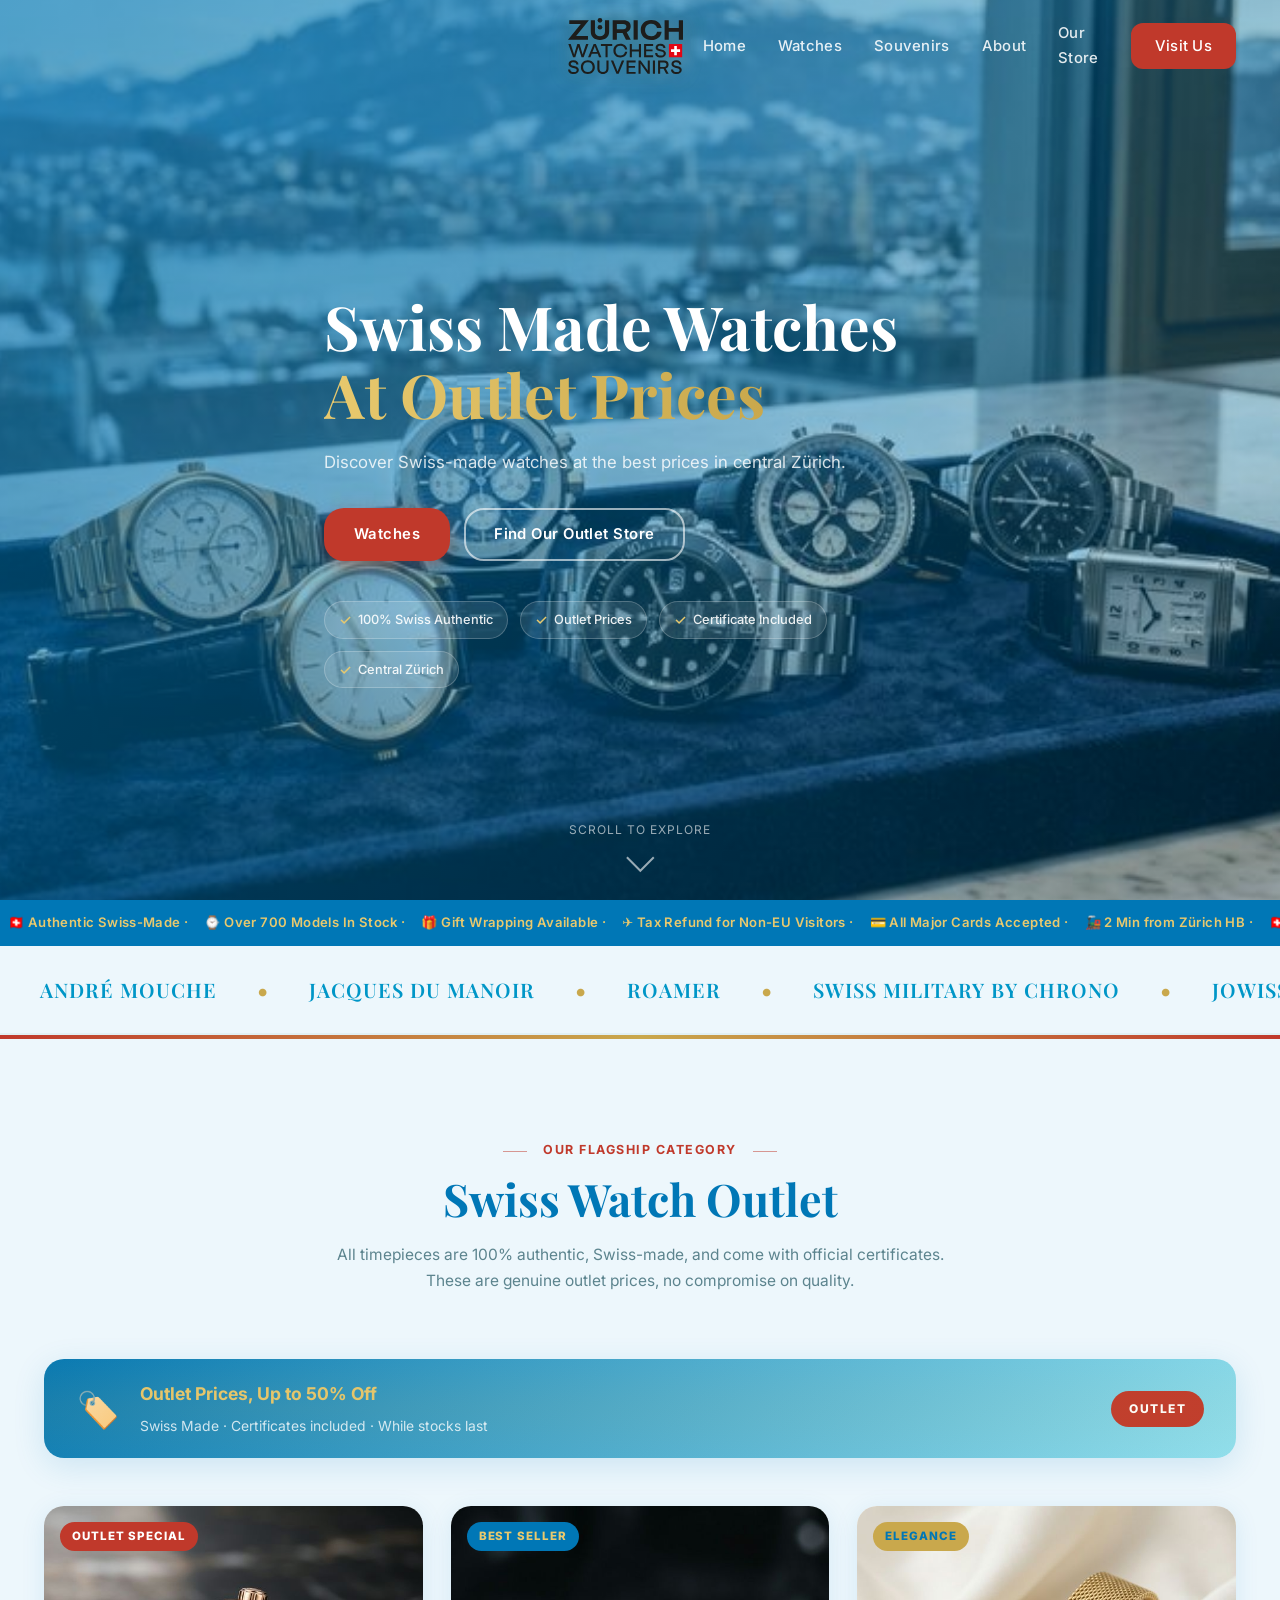
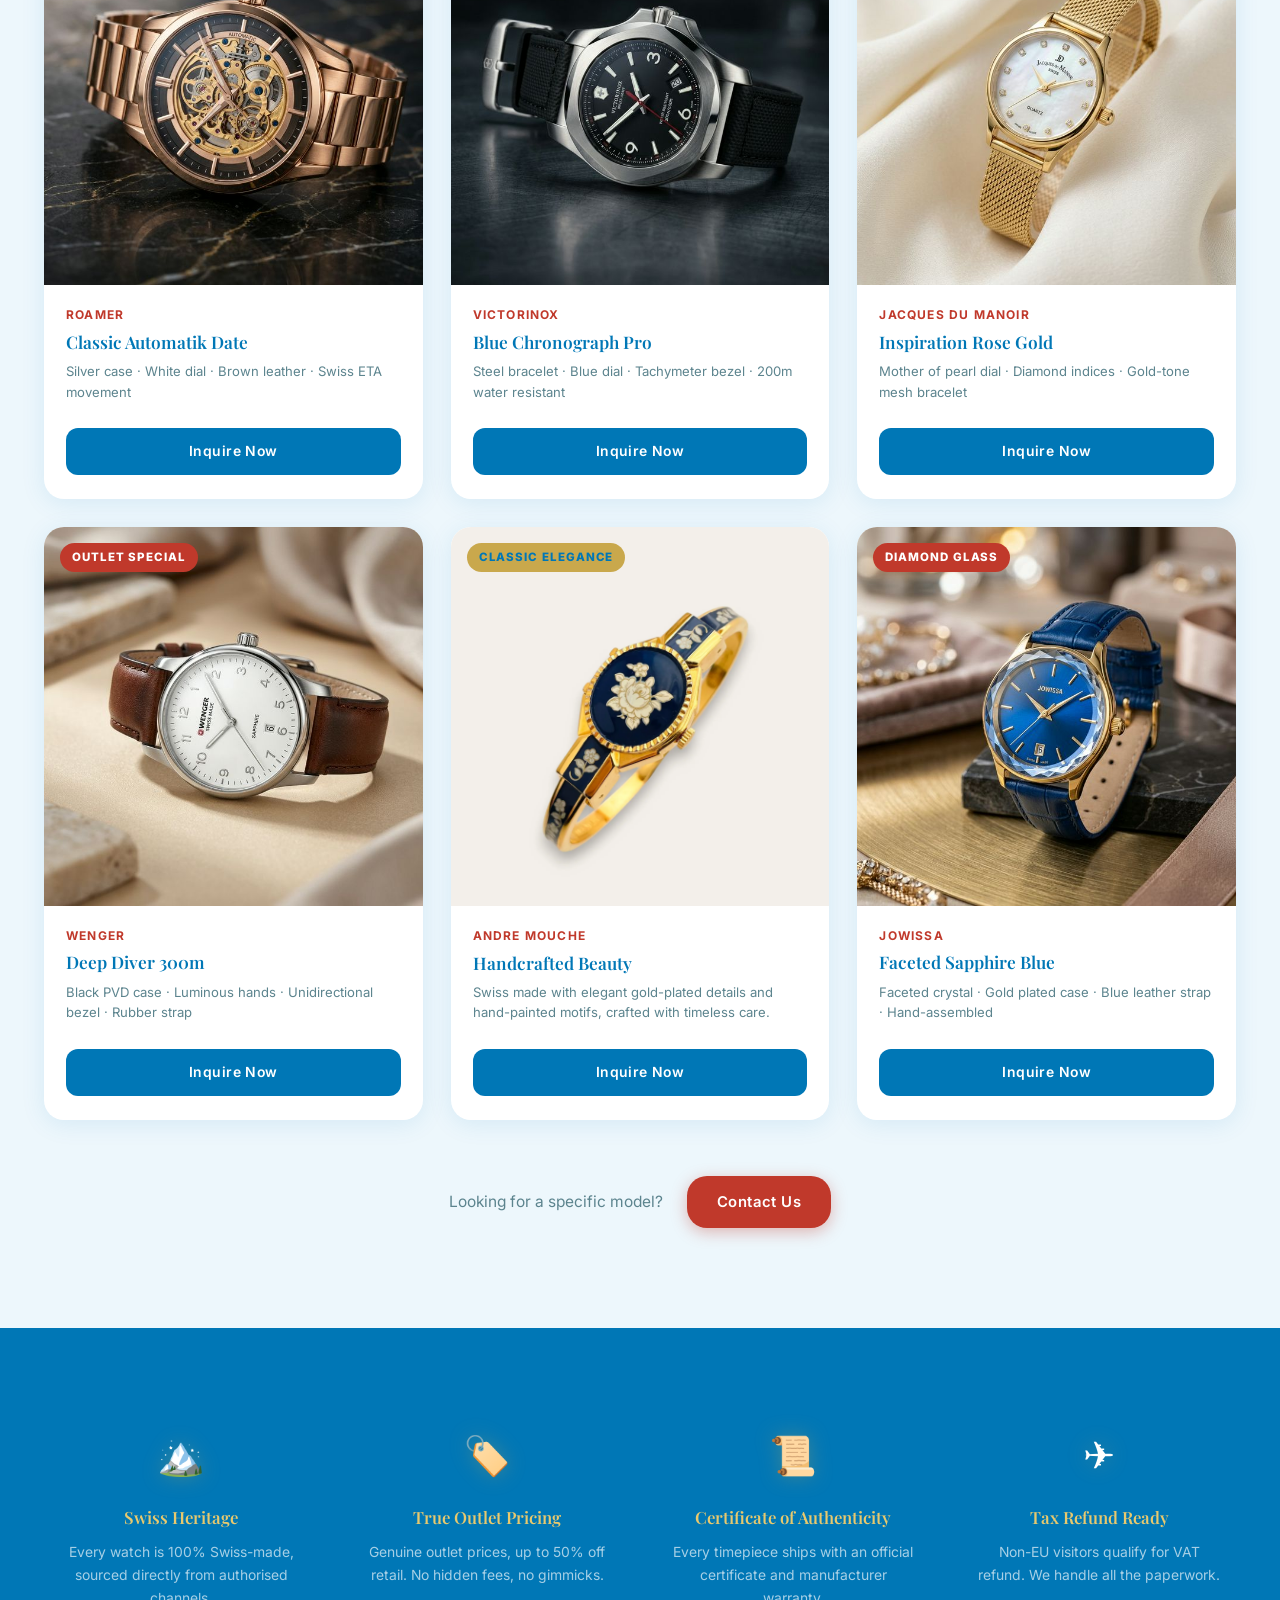
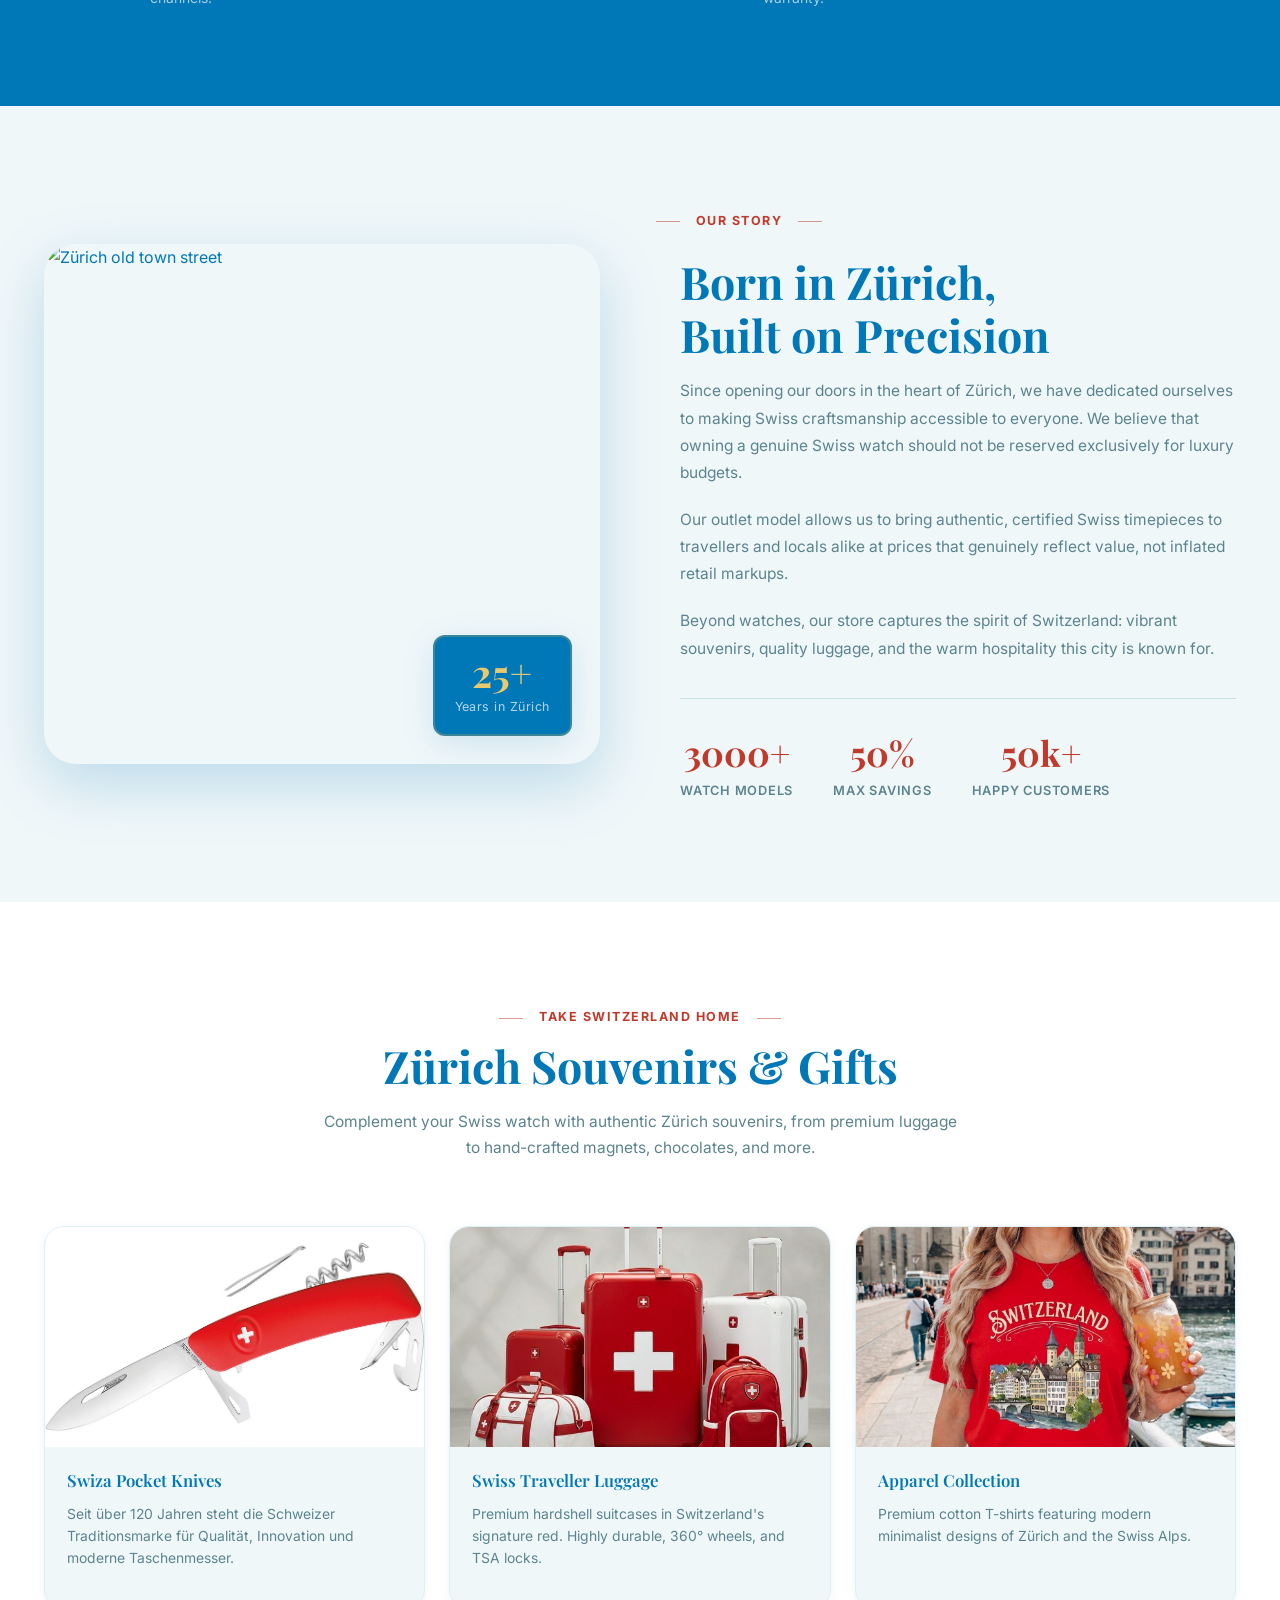
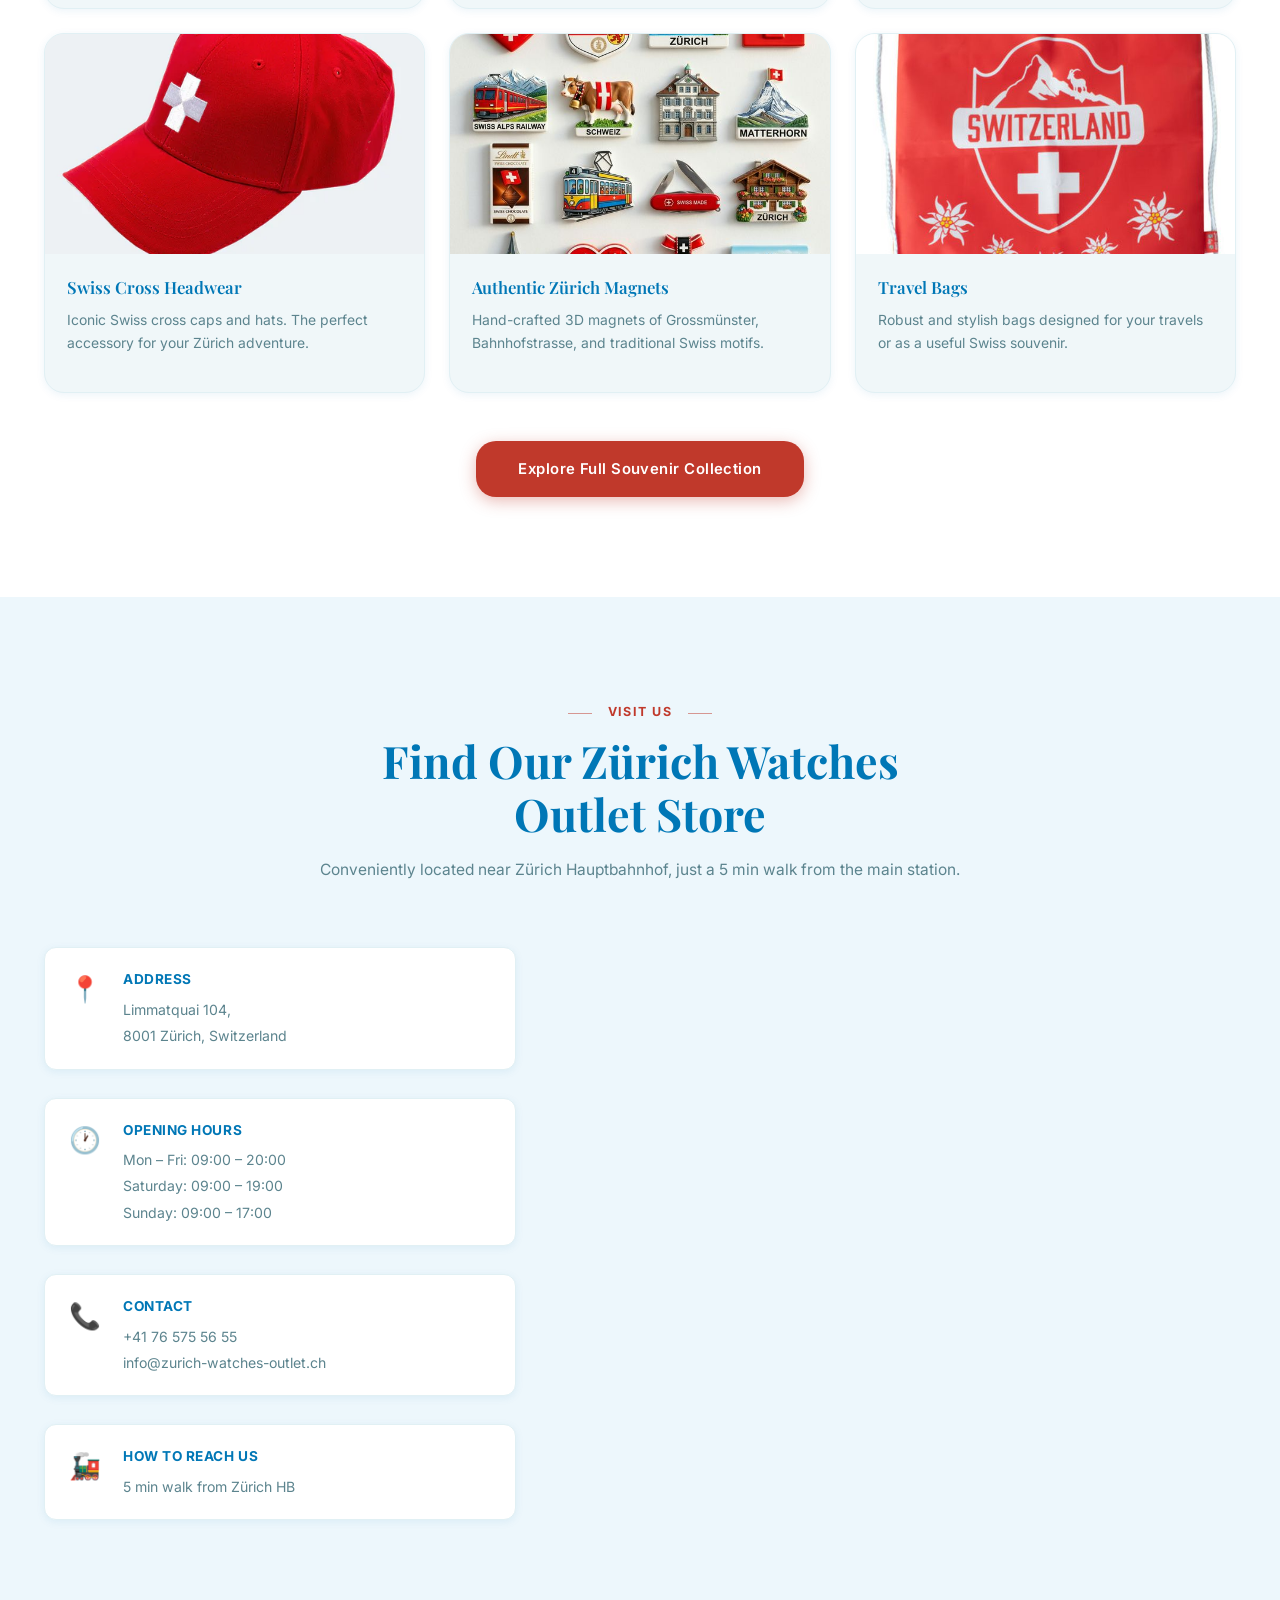
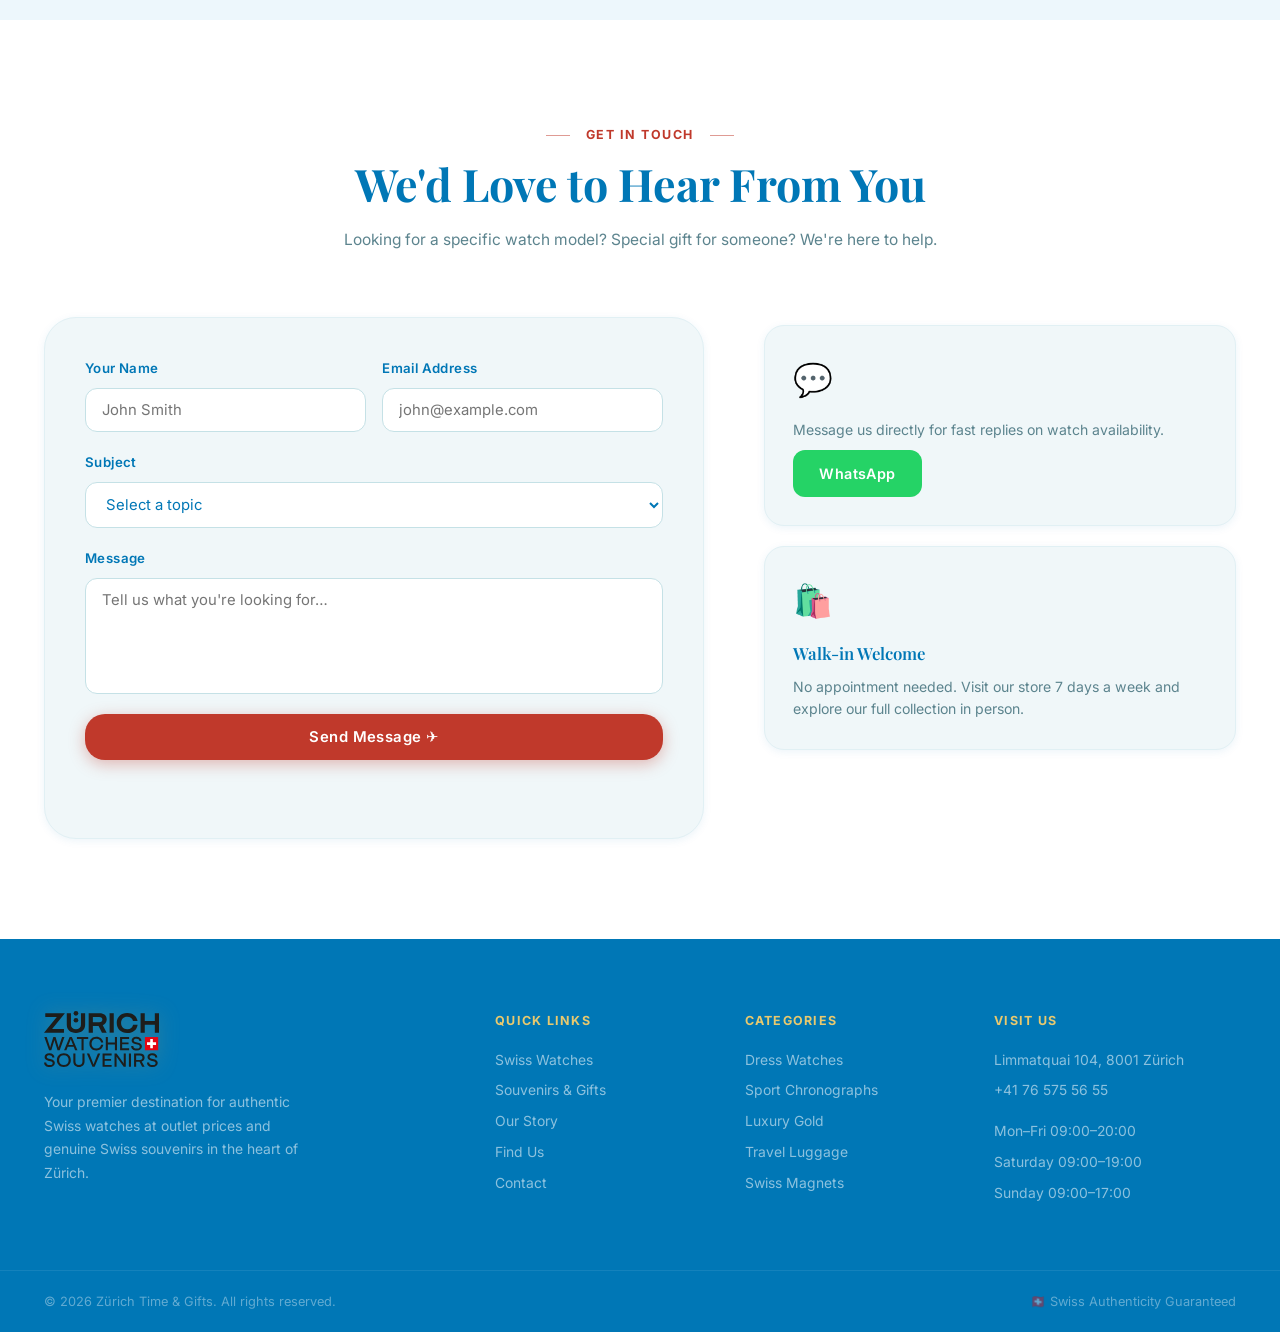
==== commit e5bb7e3f: "andre mouche saat eklendi" ====
--- a/index.html
+++ b/index.html
@@ -235,16 +235,16 @@
         <div class="product-card product-card--watch" data-category="dress">
           <div class="product-card__badge badge--new">CLASSIC ELEGANCE</div>
           <div class="product-card__image-wrap">
-            <img src="images/watch-1.png" alt="Claude Bernard Swiss Watch" />
+            <img src="images/andre-mouche.webp" alt="Andre Mouche Swiss Watch" />
             <div class="product-card__hover-actions">
               <button class="action-btn" aria-label="Quick view" onclick="openModal('watch5')">Quick View</button>
             </div>
           </div>
           <div class="product-card__body">
-            <span class="product-card__brand">Claude Bernard</span>
-            <h3 class="product-card__name">Classic Slimline Date</h3>
-            <p class="product-card__desc">Ultra-thin brushed steel · Brown leather strap · Minimalist dial with date
-              display · Swiss craftsmanship</p>
+            <span class="product-card__brand">Andre Mouche</span>
+            <h3 class="product-card__name">Handcrafted Beauty</h3>
+            <p class="product-card__desc">Swiss made with elegant gold-plated details and hand-painted motifs, crafted
+              with timeless care.</p>
             <div class="product-card__rating">★★★★★ <span>(42 reviews)</span></div>
             <a href="#contact" class="btn btn--card">Inquire Now</a>
           </div>
@@ -547,11 +547,14 @@
         </a>
         <p>Your premier destination for authentic Swiss watches at outlet prices and genuine Swiss souvenirs in the
           heart of Zürich.</p>
-        <div class="footer__social">
+        <!--          
+             <div class="footer__social">
           <a href="#" aria-label="Instagram">📸 Instagram</a>
           <a href="#" aria-label="Facebook">📘 Facebook</a>
           <a href="#" aria-label="TripAdvisor">⭐ TripAdvisor</a>
-        </div>
+        </div> 
+        -->
+
       </div>
       <div class="footer__links">
         <h5>Quick Links</h5>
